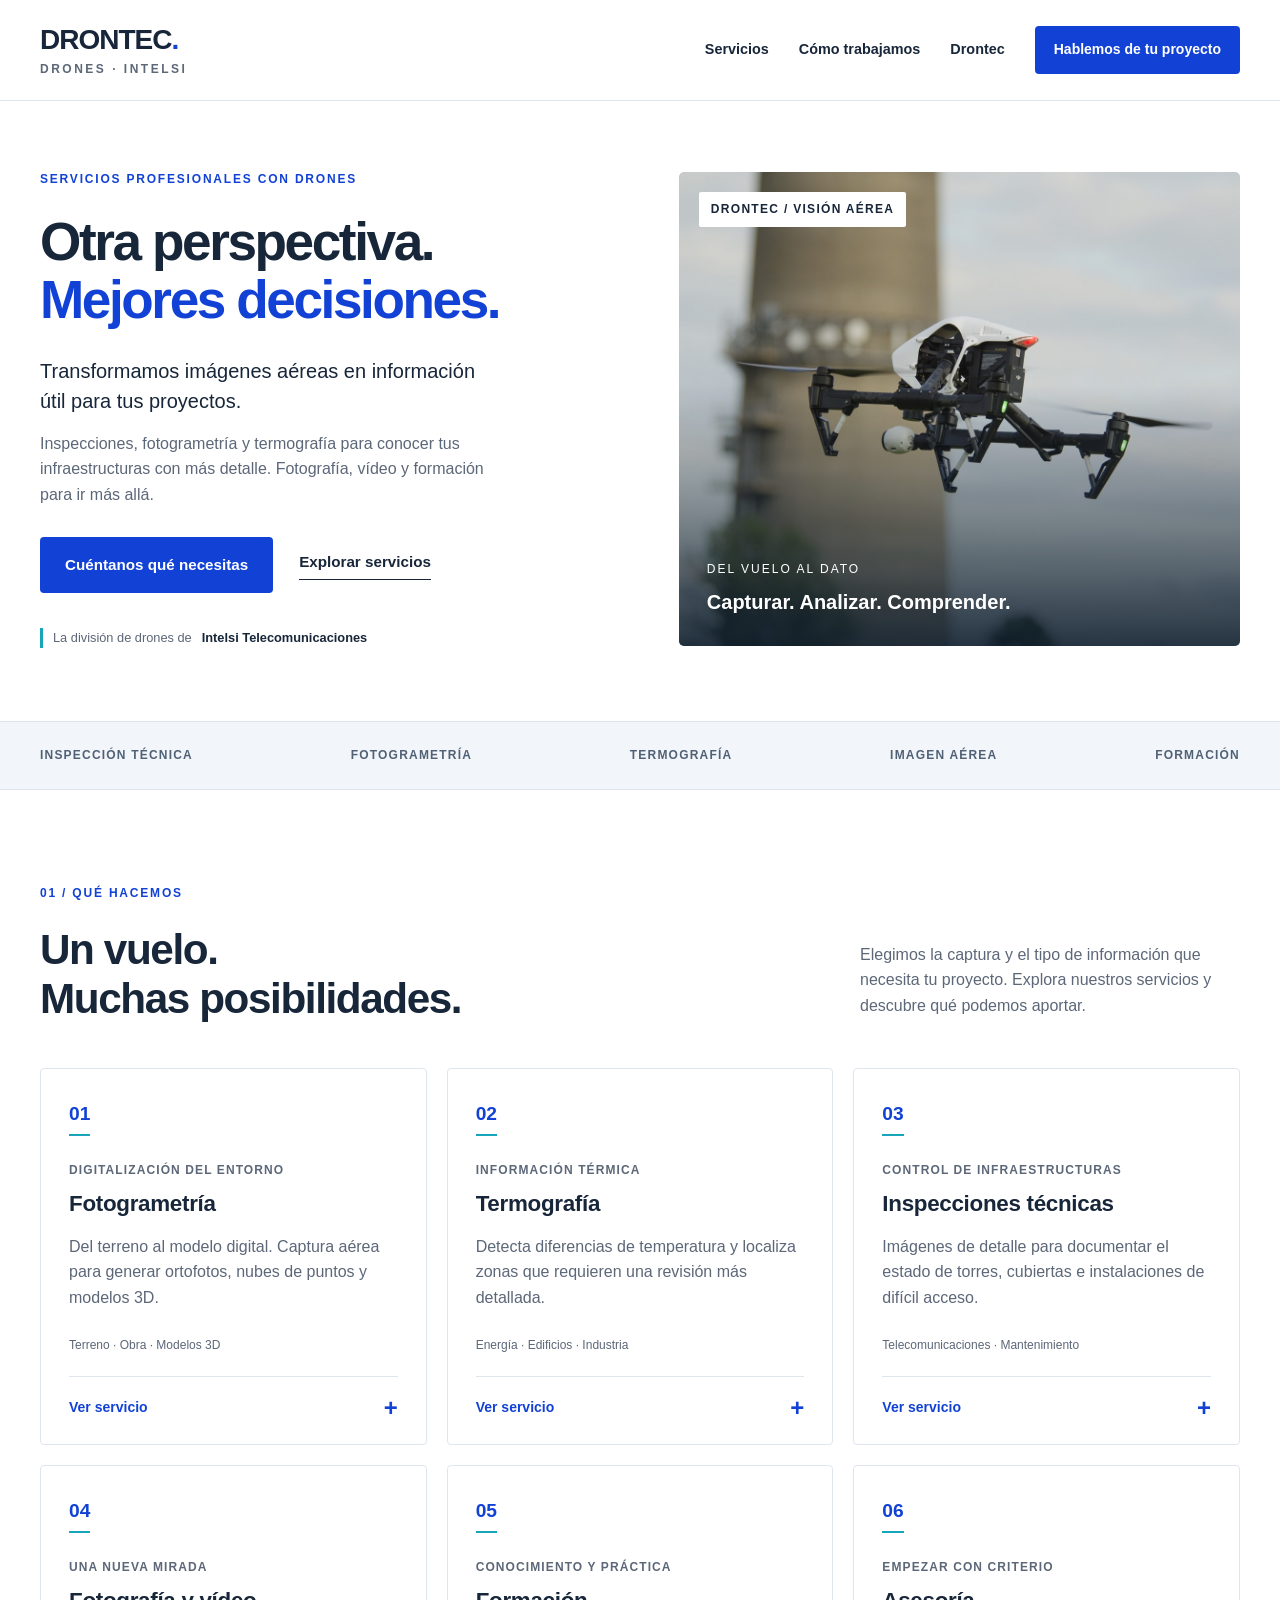
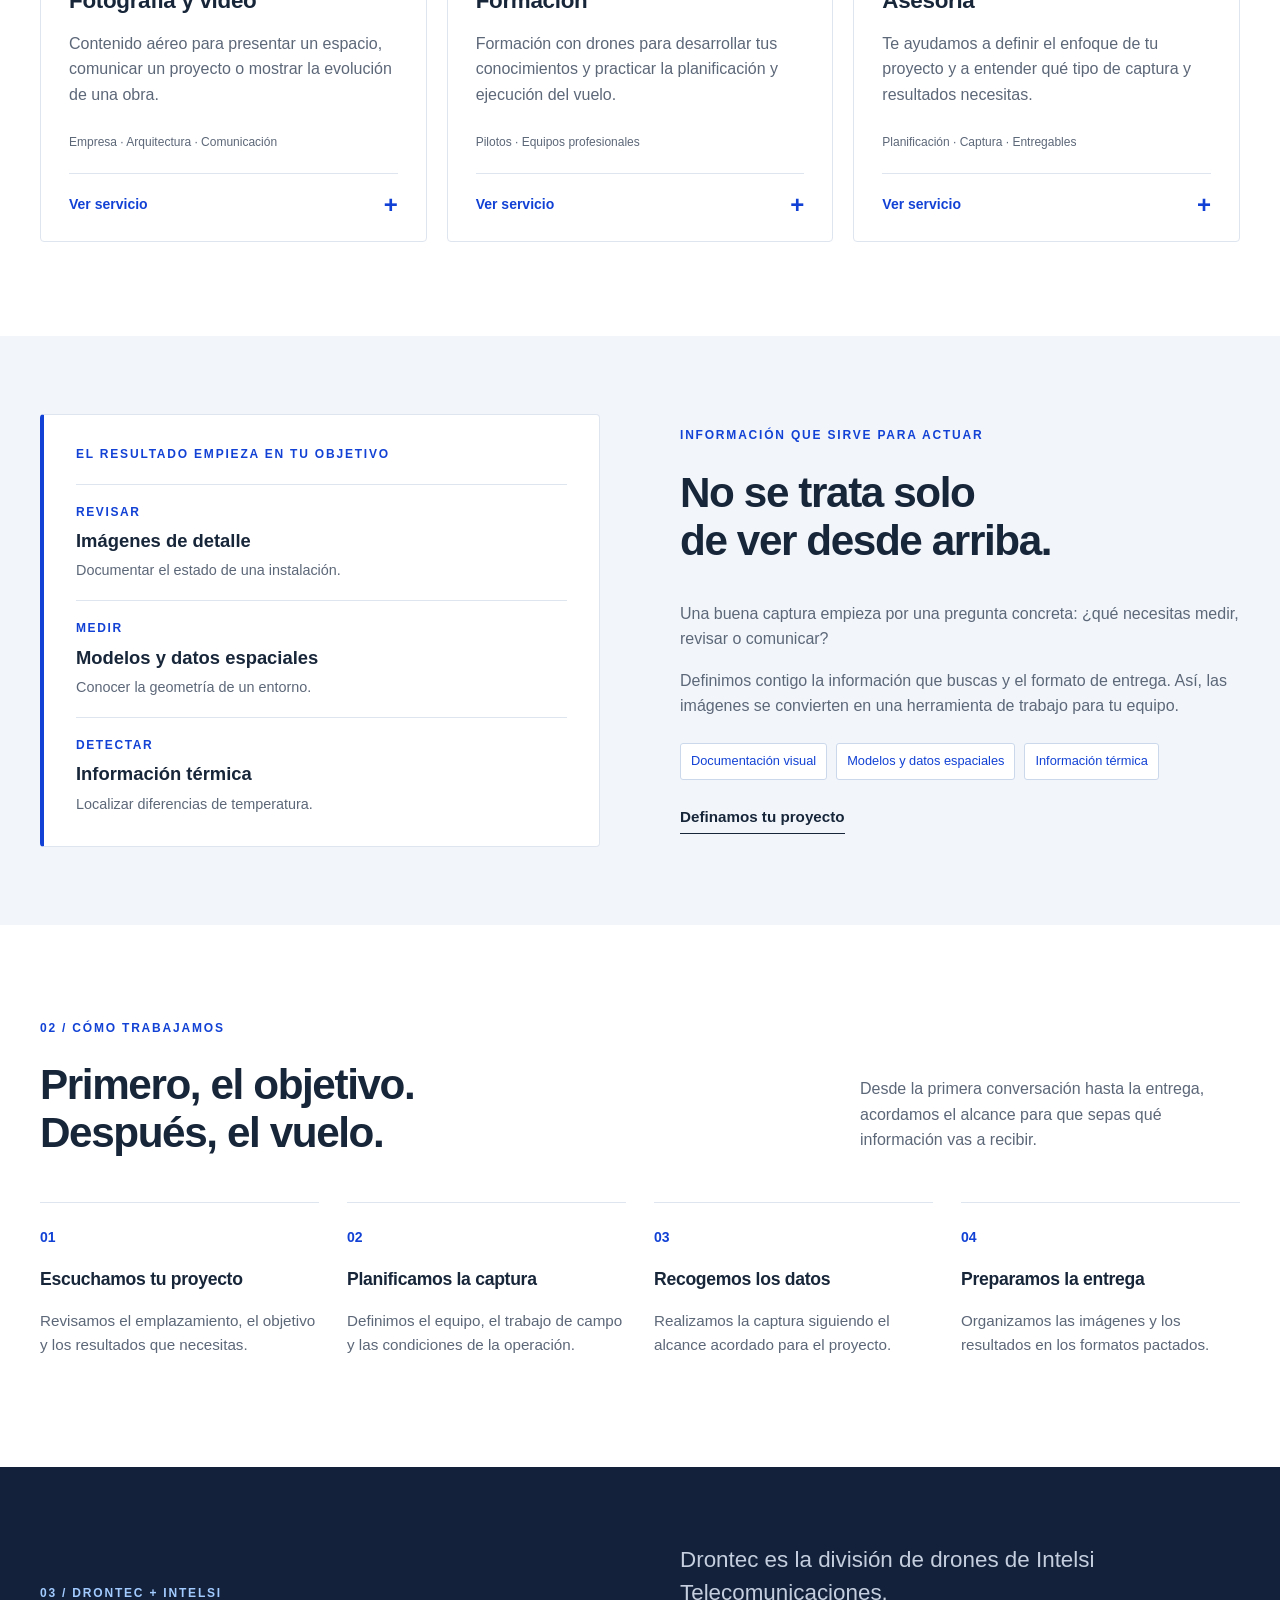
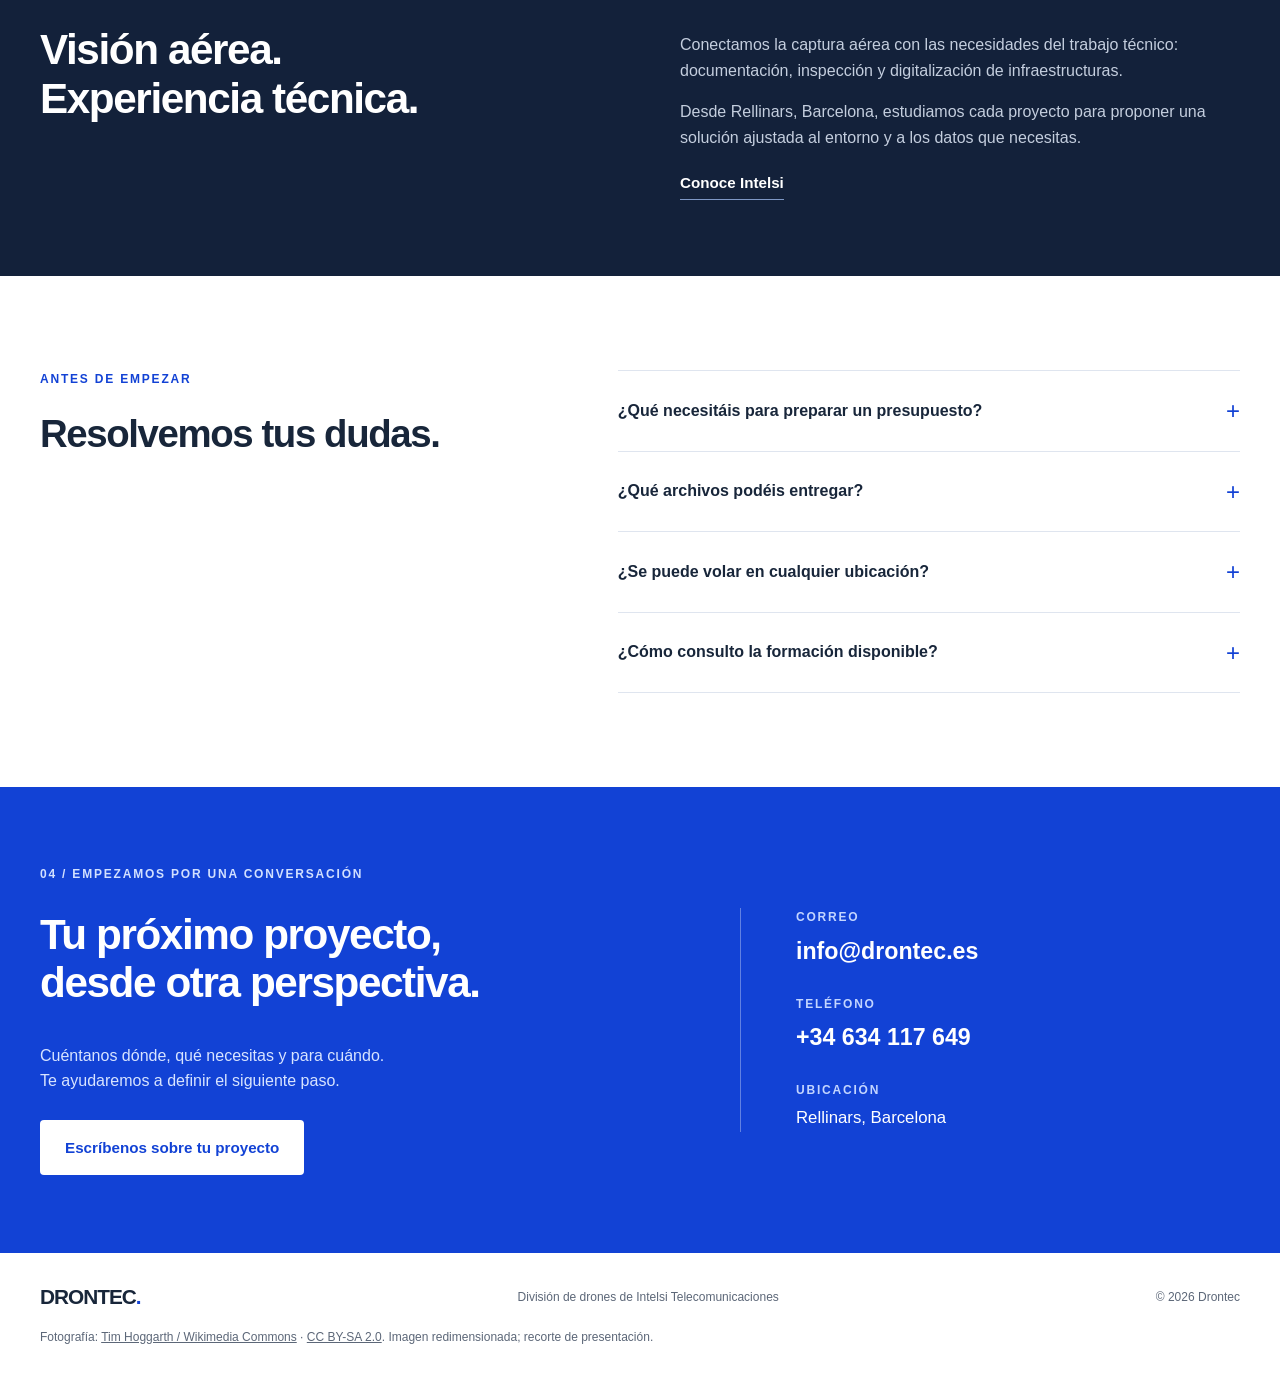
==== web/index.html @ 76ae7643 "Add files via upload" ====
<!doctype html>
<html lang="es">
<head>
  <meta charset="utf-8">
  <meta name="viewport" content="width=device-width, initial-scale=1">
  <title>Drontec | Servicios profesionales con drones</title>
  <meta name="description" content="Inspecciones técnicas, fotogrametría, termografía, fotografía aérea y formación con drones. Drontec, división de drones de Intelsi Telecomunicaciones.">
  <meta name="theme-color" content="#1242d5">
  <link rel="canonical" href="https://drontec.es/">
  <link rel="icon" type="image/svg+xml" href="data:image/svg+xml,%3Csvg xmlns='http://www.w3.org/2000/svg' viewBox='0 0 64 64'%3E%3Crect width='64' height='64' rx='12' fill='%231242d5'/%3E%3Ctext x='32' y='46' text-anchor='middle' font-family='Arial' font-size='43' font-weight='700' fill='white'%3ED%3C/text%3E%3C/svg%3E">
  <link rel="stylesheet" href="styles.css">
  <script src="app.js" defer></script>
</head>
<body>
  <a class="skip-link" href="#contenido">Ir al contenido</a>
  <header class="header">
    <div class="wrap header-inner">
      <a href="#inicio" class="brand" aria-label="Drontec, inicio">DRONTEC<span class="brand-mark">.</span><small>DRONES · INTELSI</small></a>
      <button class="menu-toggle" aria-expanded="false" aria-controls="navigation">Menú <span aria-hidden="true">☰</span></button>
      <nav id="navigation" aria-label="Navegación principal">
        <a href="#servicios">Servicios</a><a href="#metodo">Cómo trabajamos</a><a href="#nosotros">Drontec</a><a class="button button-small" href="#contacto">Hablemos de tu proyecto</a>
      </nav>
    </div>
  </header>
  <main id="contenido">
    <section id="inicio" class="hero wrap">
      <div class="hero-copy">
        <p class="eyebrow">SERVICIOS PROFESIONALES CON DRONES</p>
        <h1>Otra perspectiva.<br><span>Mejores decisiones.</span></h1>
        <p class="hero-lead">Transformamos imágenes aéreas en información útil para tus proyectos.</p>
        <p class="hero-description">Inspecciones, fotogrametría y termografía para conocer tus infraestructuras con más detalle. Fotografía, vídeo y formación para ir más allá.</p>
        <div class="hero-actions"><a href="#contacto" class="button">Cuéntanos qué necesitas</a><a href="#servicios" class="text-link">Explorar servicios</a></div>
        <div class="hero-note"><span class="note-line"></span>La división de drones de <strong>Intelsi Telecomunicaciones</strong></div>
      </div>
      <div class="hero-visual">
        <img src="assets/portada.jpg" alt="Dron profesional en vuelo ante una instalación industrial" width="1500" height="994" fetchpriority="high">
        <div class="image-caption"><span>DEL VUELO AL DATO</span><strong>Capturar. Analizar. Comprender.</strong></div>
        <div class="image-tag">DRONTEC / VISIÓN AÉREA</div>
      </div>
    </section>
    <div class="specialties"><div class="wrap specialty-inner"><span>INSPECCIÓN TÉCNICA</span><span>FOTOGRAMETRÍA</span><span>TERMOGRAFÍA</span><span>IMAGEN AÉREA</span><span>FORMACIÓN</span></div></div>
    <section id="servicios" class="section wrap">
      <div class="section-heading"><div><p class="eyebrow">01 / QUÉ HACEMOS</p><h2>Un vuelo.<br>Muchas posibilidades.</h2></div><p>Elegimos la captura y el tipo de información que necesita tu proyecto. Explora nuestros servicios y descubre qué podemos aportar.</p></div>
      <div class="service-grid">
        <article class="service-card"><span class="service-number">01</span><p class="service-type">DIGITALIZACIÓN DEL ENTORNO</p><h3>Fotogrametría</h3><p>Del terreno al modelo digital. Captura aérea para generar ortofotos, nubes de puntos y modelos 3D.</p><div class="service-bottom"><span>Terreno · Obra · Modelos 3D</span><button class="detail-button" data-service="fotogrametria">Ver servicio <span aria-hidden="true">+</span></button></div></article>
        <article class="service-card"><span class="service-number">02</span><p class="service-type">INFORMACIÓN TÉRMICA</p><h3>Termografía</h3><p>Detecta diferencias de temperatura y localiza zonas que requieren una revisión más detallada.</p><div class="service-bottom"><span>Energía · Edificios · Industria</span><button class="detail-button" data-service="termografia">Ver servicio <span aria-hidden="true">+</span></button></div></article>
        <article class="service-card"><span class="service-number">03</span><p class="service-type">CONTROL DE INFRAESTRUCTURAS</p><h3>Inspecciones técnicas</h3><p>Imágenes de detalle para documentar el estado de torres, cubiertas e instalaciones de difícil acceso.</p><div class="service-bottom"><span>Telecomunicaciones · Mantenimiento</span><button class="detail-button" data-service="inspecciones">Ver servicio <span aria-hidden="true">+</span></button></div></article>
        <article class="service-card"><span class="service-number">04</span><p class="service-type">UNA NUEVA MIRADA</p><h3>Fotografía y vídeo</h3><p>Contenido aéreo para presentar un espacio, comunicar un proyecto o mostrar la evolución de una obra.</p><div class="service-bottom"><span>Empresa · Arquitectura · Comunicación</span><button class="detail-button" data-service="audiovisual">Ver servicio <span aria-hidden="true">+</span></button></div></article>
        <article class="service-card"><span class="service-number">05</span><p class="service-type">CONOCIMIENTO Y PRÁCTICA</p><h3>Formación</h3><p>Formación con drones para desarrollar tus conocimientos y practicar la planificación y ejecución del vuelo.</p><div class="service-bottom"><span>Pilotos · Equipos profesionales</span><button class="detail-button" data-service="formacion">Ver servicio <span aria-hidden="true">+</span></button></div></article>
        <article class="service-card"><span class="service-number">06</span><p class="service-type">EMPEZAR CON CRITERIO</p><h3>Asesoría</h3><p>Te ayudamos a definir el enfoque de tu proyecto y a entender qué tipo de captura y resultados necesitas.</p><div class="service-bottom"><span>Planificación · Captura · Entregables</span><button class="detail-button" data-service="asesoria">Ver servicio <span aria-hidden="true">+</span></button></div></article>
      </div>
    </section>
    <section class="insight-section"><div class="wrap insight-layout"><div class="information-panel"><p class="eyebrow">EL RESULTADO EMPIEZA EN TU OBJETIVO</p><div><span>REVISAR</span><strong>Imágenes de detalle</strong><p>Documentar el estado de una instalación.</p></div><div><span>MEDIR</span><strong>Modelos y datos espaciales</strong><p>Conocer la geometría de un entorno.</p></div><div><span>DETECTAR</span><strong>Información térmica</strong><p>Localizar diferencias de temperatura.</p></div></div><div class="insight-copy"><p class="eyebrow">INFORMACIÓN QUE SIRVE PARA ACTUAR</p><h2>No se trata solo<br>de ver desde arriba.</h2><p>Una buena captura empieza por una pregunta concreta: ¿qué necesitas medir, revisar o comunicar?</p><p>Definimos contigo la información que buscas y el formato de entrega. Así, las imágenes se convierten en una herramienta de trabajo para tu equipo.</p><div class="output-list"><span>Documentación visual</span><span>Modelos y datos espaciales</span><span>Información térmica</span></div><a href="#contacto" class="text-link">Definamos tu proyecto</a></div></div></section>
    <section id="metodo" class="section wrap">
      <div class="section-heading"><div><p class="eyebrow">02 / CÓMO TRABAJAMOS</p><h2>Primero, el objetivo.<br>Después, el vuelo.</h2></div><p>Desde la primera conversación hasta la entrega, acordamos el alcance para que sepas qué información vas a recibir.</p></div>
      <div class="steps"><article><span>01</span><h3>Escuchamos tu proyecto</h3><p>Revisamos el emplazamiento, el objetivo y los resultados que necesitas.</p></article><article><span>02</span><h3>Planificamos la captura</h3><p>Definimos el equipo, el trabajo de campo y las condiciones de la operación.</p></article><article><span>03</span><h3>Recogemos los datos</h3><p>Realizamos la captura siguiendo el alcance acordado para el proyecto.</p></article><article><span>04</span><h3>Preparamos la entrega</h3><p>Organizamos las imágenes y los resultados en los formatos pactados.</p></article></div>
    </section>
    <section id="nosotros" class="about-section"><div class="wrap about-layout"><div><p class="eyebrow">03 / DRONTEC + INTELSI</p><h2>Visión aérea.<br>Experiencia técnica.</h2></div><div><p class="about-lead">Drontec es la división de drones de Intelsi Telecomunicaciones.</p><p>Conectamos la captura aérea con las necesidades del trabajo técnico: documentación, inspección y digitalización de infraestructuras.</p><p>Desde Rellinars, Barcelona, estudiamos cada proyecto para proponer una solución ajustada al entorno y a los datos que necesitas.</p><a class="text-link" href="https://intelsi.es" target="_blank" rel="noopener noreferrer">Conoce Intelsi</a></div></div></section>
    <section class="section wrap faq-section"><div><p class="eyebrow">ANTES DE EMPEZAR</p><h2>Resolvemos tus dudas.</h2></div><div class="faq-list"><details><summary>¿Qué necesitáis para preparar un presupuesto?</summary><p>La ubicación del trabajo, una descripción del objetivo y el tipo de resultado que buscas. Si tienes planos, fotografías o una fecha prevista, puedes enviárnoslos por correo.</p></details><details><summary>¿Qué archivos podéis entregar?</summary><p>Depende del servicio: fotografías y vídeo, imágenes térmicas, ortofotos, nubes de puntos o modelos 3D. Acordamos los formatos y el alcance antes de comenzar.</p></details><details><summary>¿Se puede volar en cualquier ubicación?</summary><p>Cada operación necesita revisar el entorno, las condiciones del espacio aéreo y los requisitos aplicables. Estudiamos la viabilidad del emplazamiento antes de programar la captura.</p></details><details><summary>¿Cómo consulto la formación disponible?</summary><p>Escríbenos indicando tu experiencia y qué uso quieres dar al dron. Te informaremos de la formación disponible y de la opción adecuada para tu objetivo.</p></details></div></section>
    <section id="contacto" class="contact-section"><div class="wrap contact-layout"><div><p class="eyebrow">04 / EMPEZAMOS POR UNA CONVERSACIÓN</p><h2>Tu próximo proyecto,<br>desde otra perspectiva.</h2><p>Cuéntanos dónde, qué necesitas y para cuándo.<br>Te ayudaremos a definir el siguiente paso.</p><a class="button button-white" href="mailto:info@drontec.es?subject=Consulta%20de%20proyecto%20Drontec">Escríbenos sobre tu proyecto</a></div><div class="contact-details"><div><span>CORREO</span><a href="mailto:info@drontec.es">info@drontec.es</a></div><div><span>TELÉFONO</span><a href="tel:+34634117649">+34 634 117 649</a></div><div><span>UBICACIÓN</span><p>Rellinars, Barcelona</p></div></div></div></section>
  </main>
  <footer><div class="wrap footer-inner"><a href="#inicio" class="brand">DRONTEC<span class="brand-mark">.</span></a><p>División de drones de Intelsi Telecomunicaciones</p><span>© <span id="year">2026</span> Drontec</span></div><div class="wrap photo-credit">Fotografía: <a href="https://commons.wikimedia.org/wiki/File:DJI_Inspire_(20639952511).jpg" target="_blank" rel="noopener noreferrer">Tim Hoggarth / Wikimedia Commons</a> · <a href="https://creativecommons.org/licenses/by-sa/2.0/" target="_blank" rel="noopener noreferrer">CC BY-SA 2.0</a>. Imagen redimensionada; recorte de presentación.</div></footer>
  <dialog id="service-dialog" aria-labelledby="dialog-title"><div class="dialog-top"><p class="eyebrow">SERVICIOS DRONTEC</p><button class="dialog-close" aria-label="Cerrar detalle">✕</button></div><h2 id="dialog-title"></h2><p id="dialog-description"></p><h3>Cómo podemos ayudarte</h3><ul id="dialog-list"></ul><p class="dialog-note">El alcance, los formatos y las condiciones se acuerdan para cada proyecto.</p><a class="button" id="dialog-contact" href="mailto:info@drontec.es">Consultar este servicio</a></dialog>
</body>
</html>
---- web/styles.css ----
:root{--blue:#1242d5;--navy:#13213a;--ink:#18263a;--muted:#5c6778;--line:#dfe5ef;--pale:#f2f6fb;--cyan:#17a6b9;--max:1220px;font-family:Arial,Helvetica,sans-serif;color:var(--ink);font-size:16px}*{box-sizing:border-box}html{scroll-behavior:smooth;scroll-padding-top:110px}body{margin:0;background:#fff;line-height:1.6}a{color:inherit;text-decoration:none}button{font:inherit;cursor:pointer}img{display:block;max-width:100%;object-fit:cover}p,h1,h2,h3{margin-top:0}button,a,summary{ -webkit-tap-highlight-color:transparent}a:focus-visible,button:focus-visible,summary:focus-visible{outline:3px solid var(--cyan);outline-offset:5px}.wrap{width:min(var(--max),calc(100% - 80px));margin:auto}.header{background:#fff;border-bottom:1px solid var(--line);position:sticky;top:0;z-index:10}.header-inner{display:flex;align-items:center;justify-content:space-between;min-height:100px;gap:32px}.brand{font-size:1.75rem;font-weight:900;letter-spacing:-1px;line-height:1;white-space:nowrap}.brand-mark{color:var(--blue)}.brand small{display:block;font-size:.65rem;letter-spacing:2.5px;margin-top:9px;font-weight:600;color:var(--muted)}nav{display:flex;align-items:center;gap:30px;font-size:.9rem;font-weight:600}nav>a:not(.button):hover,.text-link:hover{color:var(--blue)}.button{background:var(--blue);color:white;font-size:.95rem;font-weight:700;display:inline-flex;align-items:center;justify-content:center;padding:16px 24px;border:1px solid transparent;border-radius:4px;transition:background .2s,transform .2s;text-align:center;line-height:1.4;min-height:48px}.button:hover{background:#092eaa;transform:translateY(-2px)}.button-small{padding:12px 18px;font-size:.875rem}.menu-toggle{display:none}.hero{display:grid;grid-template-columns:1.06fr 1fr;gap:44px;align-items:center;padding-top:60px;padding-bottom:64px;min-height:620px}.eyebrow{color:var(--blue);font-size:.75rem;letter-spacing:1.8px;font-weight:700;margin-bottom:23px;line-height:1.6}h1{font-size:clamp(2.5rem,4.15vw,3.7rem);font-weight:750;line-height:1.1;letter-spacing:-2.4px;margin-bottom:26px}h1 span{color:var(--blue)}.hero-lead{font-size:1.25rem;line-height:1.5;max-width:440px;margin-bottom:15px}.hero-description{max-width:450px;color:var(--muted);margin-bottom:30px}.hero-actions{display:flex;align-items:center;gap:26px;flex-wrap:wrap}.text-link{font-size:.95rem;font-weight:700;border-bottom:1px solid var(--ink);padding-bottom:4px;display:inline-block}.hero-note{font-size:.8rem;line-height:1.5;margin-top:35px;color:var(--muted);display:flex;align-items:center;gap:10px;flex-wrap:wrap}.hero-note strong{font-weight:600;color:var(--ink)}.note-line{height:20px;width:3px;background:var(--cyan)}.hero-visual{height:474px;position:relative;overflow:hidden;border-radius:5px;background:var(--pale)}.hero-visual>img{height:100%;width:100%;object-position:center}.hero-visual:after{content:"";position:absolute;inset:45% 0 0;background:linear-gradient(transparent,rgba(8,24,42,.85));pointer-events:none}.image-caption{position:absolute;bottom:28px;left:28px;right:20px;z-index:1;color:white}.image-caption span{display:block;font-size:.75rem;letter-spacing:2px;margin-bottom:7px}.image-caption strong{font-size:1.25rem;font-weight:600}.image-tag{position:absolute;top:20px;left:20px;background:white;color:var(--ink);font-size:.7rem;letter-spacing:1.3px;font-weight:700;padding:8px 12px;border-radius:2px}.specialties{border-top:1px solid var(--line);border-bottom:1px solid var(--line);background:var(--pale)}.specialty-inner{display:flex;align-items:center;justify-content:space-between;gap:24px;padding-top:24px;padding-bottom:24px;font-size:.72rem;letter-spacing:1.2px;font-weight:700;color:#516175;flex-wrap:wrap}.section{padding-top:94px;padding-bottom:94px}.section-heading{display:flex;justify-content:space-between;align-items:flex-end;gap:65px;margin-bottom:44px}.section-heading h2{margin-bottom:0}.section-heading>p{max-width:380px;color:var(--muted);margin-bottom:5px}h2{font-size:clamp(2rem,3.3vw,2.9rem);line-height:1.15;letter-spacing:-1.4px;font-weight:700}h3{font-size:1.3rem;line-height:1.3;letter-spacing:-.3px}.service-grid{display:grid;grid-template-columns:repeat(3,1fr);gap:20px}.service-card{padding:30px 28px 22px;border:1px solid var(--line);border-radius:4px;display:flex;flex-direction:column;position:relative;transition:box-shadow .2s,border-color .2s}.service-card:hover{border-color:#9ab1ed;box-shadow:0 8px 24px #13213a0a}.service-number{font-size:1.2rem;color:var(--blue);font-weight:600;border-bottom:2px solid var(--cyan);align-self:flex-start;padding-bottom:5px;margin-bottom:25px}.service-type{font-size:.7rem;letter-spacing:1.1px;font-weight:700;color:var(--muted);margin-bottom:9px}.service-card h3{font-size:1.4rem;margin-bottom:15px}.service-card>p:not(.service-type){color:var(--muted);margin-bottom:26px}.service-bottom{margin-top:auto}.service-bottom>span{display:block;color:var(--muted);font-size:.75rem;margin-bottom:20px}.detail-button{display:flex;width:100%;justify-content:space-between;align-items:center;background:none;border:0;border-top:1px solid var(--line);padding:17px 0 0;color:var(--blue);font-weight:700;font-size:.875rem;text-align:left;min-height:46px}.detail-button>span{font-size:1.5rem;line-height:1}.insight-section{background:var(--pale);padding:78px 0}.insight-layout{display:grid;grid-template-columns:1fr 1fr;align-items:center;gap:80px}.insight-image{border-radius:4px;overflow:hidden;height:400px}.insight-image img{width:100%;height:100%}.insight-copy p:not(.eyebrow){color:var(--muted)}.output-list{display:flex;gap:9px;flex-wrap:wrap;margin:24px 0}.output-list span{border:1px solid #cbd8ec;border-radius:3px;font-size:.8rem;padding:7px 10px;color:var(--blue);background:white}.steps{display:grid;grid-template-columns:repeat(4,1fr);gap:28px}.steps article{border-top:1px solid var(--line);padding-top:23px}.steps span{display:block;color:var(--blue);font-size:.875rem;font-weight:700;margin-bottom:20px}.steps h3{font-size:1.1rem}.steps p{color:var(--muted);font-size:.95rem}.about-section{background:var(--navy);color:white;padding:76px 0}.about-layout{display:grid;grid-template-columns:1fr 1fr;gap:80px;align-items:center}.about-layout .eyebrow{color:#a2cbff}.about-layout p:not(.eyebrow){color:#c4cede}.about-layout .about-lead{font-size:1.4rem;line-height:1.5;color:white}.about-layout .text-link{border-color:#7d97c5;margin-top:4px}.about-layout .text-link:hover{color:#b5d8ff}.faq-section{display:grid;grid-template-columns:1fr 1.25fr;gap:80px}.faq-section h2{font-size:2.4rem}.faq-list details{border-bottom:1px solid var(--line)}.faq-list details:first-child{border-top:1px solid var(--line)}summary{cursor:pointer;display:flex;justify-content:space-between;align-items:center;gap:20px;list-style:none;font-weight:600;padding:23px 0;line-height:1.4;font-size:1rem}summary::-webkit-details-marker{display:none}summary:after{content:"+";font-size:1.5rem;color:var(--blue);font-weight:400}details[open] summary:after{content:"−"}.faq-list details>p{color:var(--muted);padding-right:20px;font-size:.95rem}.contact-section{background:var(--blue);color:white;padding:78px 0}.contact-layout{display:grid;grid-template-columns:1.2fr 1fr;gap:100px;align-items:center}.contact-layout .eyebrow{color:#d2e0ff}.contact-layout h2{font-size:clamp(2rem,3.3vw,2.8rem)}.contact-layout p{color:#d8e4ff;margin-bottom:26px}.button-white{background:white;color:var(--blue)}.button-white:hover{background:#e8f0ff}.contact-details{border-left:1px solid #ffffff55;padding-left:55px}.contact-details>div{margin-bottom:25px}.contact-details>div:last-child{margin-bottom:0}.contact-details span{display:block;font-size:.7rem;letter-spacing:1.8px;margin-bottom:5px;color:#c3d5ff;font-weight:600}.contact-details a{font-size:1.45rem;font-weight:600;overflow-wrap:anywhere}.contact-details a:hover{text-decoration:underline}.contact-details p{color:white;font-size:1.05rem;margin:0}footer{padding:34px 0}.footer-inner{display:flex;gap:24px;align-items:center;justify-content:space-between}.footer-inner .brand{font-size:1.3rem}.footer-inner p,.footer-inner>span{color:var(--muted);font-size:.75rem;margin:0}dialog{border:0;border-radius:6px;max-width:620px;width:calc(100% - 32px);padding:32px;color:var(--ink);max-height:calc(100dvh - 48px);overflow:auto;box-shadow:0 25px 80px #0004}dialog::backdrop{background:#0a1839a8;backdrop-filter:blur(3px)}.dialog-top{display:flex;justify-content:space-between;align-items:center;gap:15px;margin-bottom:16px}.dialog-top .eyebrow{margin:0}.dialog-close{border:1px solid var(--line);background:white;border-radius:3px;width:44px;height:44px;color:var(--ink)}dialog h2{font-size:2.1rem;margin-bottom:18px}dialog h3{font-size:1.05rem;margin-top:24px}dialog>p,dialog li{color:var(--muted)}dialog ul{padding-left:22px}dialog li{margin-bottom:9px}.dialog-note{font-size:.875rem;background:var(--pale);padding:14px;border-radius:3px;margin:24px 0}body.modal-open{overflow:hidden}.skip-link{position:fixed;z-index:99;top:-80px;left:20px;padding:10px;background:white;border:2px solid var(--blue)}.skip-link:focus{top:10px}@media(min-width:1500px){h1{font-size:3.7rem}}@media(max-width:1080px){.wrap{width:calc(100% - 48px)}nav{gap:18px;font-size:.85rem}.header-inner{gap:20px}.hero{gap:28px}.hero h1{font-size:2.8rem;letter-spacing:-1.6px}.hero-actions{gap:18px}.hero-visual{height:450px}.insight-layout,.about-layout{gap:44px}.contact-layout{gap:50px}.service-card{padding:25px 22px}.faq-section{gap:45px}.contact-details{padding-left:35px}}@media(max-width:800px){.header-inner{min-height:84px}.menu-toggle{display:flex;gap:12px;align-items:center;background:white;border:1px solid var(--line);border-radius:3px;padding:9px 12px;font-size:.9rem;font-weight:600;min-height:44px}nav{display:none;position:absolute;top:84px;left:0;right:0;padding:24px;background:white;border-bottom:1px solid var(--line);box-shadow:0 10px 12px #13213a08;align-items:stretch}nav.open{display:flex;flex-direction:column;gap:0}nav>a{padding:14px 0}nav .button{margin-top:12px;padding:14px}.hero{grid-template-columns:1fr;min-height:0;padding-top:45px;padding-bottom:42px;gap:35px}.hero h1{font-size:clamp(2.6rem,7vw,3.6rem)}.hero-lead,.hero-description{max-width:580px}.hero-visual{height:420px}.hero-note{margin-top:25px}.specialty-inner{justify-content:flex-start;gap:14px 26px;font-size:.7rem}.section{padding-top:65px;padding-bottom:65px}.section-heading{gap:30px;margin-bottom:30px;align-items:flex-start}.section-heading>p{max-width:290px}.service-grid{grid-template-columns:repeat(2,1fr)}.insight-layout{grid-template-columns:1fr;gap:32px}.insight-image{height:360px}.insight-section{padding:55px 0}.steps{grid-template-columns:repeat(2,1fr);gap:26px 35px}.about-layout{gap:35px;grid-template-columns:1fr}.about-section{padding:60px 0}.about-layout h2{margin-bottom:0}.faq-section{grid-template-columns:1fr;gap:20px}.faq-section h2{font-size:2.1rem}.contact-layout{grid-template-columns:1fr;gap:40px}.contact-section{padding:60px 0}.contact-details{border-left:0;border-top:1px solid #ffffff55;padding:30px 0 0;display:flex;flex-wrap:wrap;gap:25px 45px}.contact-details>div{margin:0}.contact-details a{font-size:1.25rem}.footer-inner{flex-wrap:wrap;gap:18px}.footer-inner p{order:3;width:100%}}@media(max-width:520px){.wrap{width:calc(100% - 40px)}.brand{font-size:1.55rem}.brand small{font-size:.6rem;letter-spacing:2px}.hero{padding-top:36px}.eyebrow{font-size:.7rem;letter-spacing:1.3px;margin-bottom:17px}.hero h1{font-size:2.65rem;letter-spacing:-1.5px;line-height:1.12}.hero-lead{font-size:1.125rem}.hero-actions{gap:20px;align-items:flex-start;flex-direction:column}.hero-visual{height:340px}.image-caption{bottom:24px;left:22px}.image-caption strong{font-size:1.1rem}.image-tag{font-size:.63rem;left:16px;top:16px}.section-heading{display:block}.section-heading>p{margin:22px 0 0;max-width:none}h2{font-size:2rem;letter-spacing:-.9px}.service-grid{grid-template-columns:1fr;gap:15px}.service-card{padding:25px}.service-number{margin-bottom:20px}.service-card>p:not(.service-type){margin-bottom:20px}.service-bottom>span{margin-bottom:14px}.insight-image{height:280px}.steps{gap:22px}.steps h3{font-size:1rem}.steps p{font-size:.9rem}.about-layout .about-lead{font-size:1.2rem}.faq-section h2{font-size:1.9rem}.contact-layout h2{font-size:2rem}.contact-layout>div>p{font-size:.95rem}.contact-details{display:block}.contact-details>div{margin-bottom:22px}dialog{padding:24px}dialog h2{font-size:1.9rem}}@media(prefers-reduced-motion:reduce){html{scroll-behavior:auto}*,*:before,*:after{transition:none!important;animation:none!important}}@media print{.header,dialog,.menu-toggle,.hero-actions,.detail-button,.contact-section,.specialties{display:none}.wrap{width:100%}.section{padding:24px 0}.hero{padding:0;min-height:0}.hero-visual{height:280px}.service-grid{grid-template-columns:repeat(2,1fr)}.service-card{break-inside:avoid}.about-section{background:white;color:var(--ink)}.about-layout p:not(.eyebrow){color:var(--ink)}}
.information-panel{background:white;border:1px solid var(--line);border-left:4px solid var(--blue);padding:30px 32px;border-radius:4px}.information-panel>.eyebrow{margin-bottom:20px}.information-panel>div{border-top:1px solid var(--line);padding-top:18px;margin-top:18px}.information-panel>div>span{display:block;color:var(--blue);font-size:.7rem;font-weight:700;letter-spacing:1.6px;margin-bottom:4px}.information-panel strong{display:block;font-size:1.15rem}.information-panel p:not(.eyebrow){color:var(--muted);margin:4px 0 0;font-size:.9rem}.photo-credit{font-size:.75rem;color:var(--muted);margin-top:20px;line-height:1.5}.photo-credit a{text-decoration:underline}@media(max-width:520px){.information-panel{padding:25px}}
.brand small,.eyebrow,.service-type,.specialty-inner,.image-tag,.contact-details span,.information-panel>div>span{font-size:.75rem}
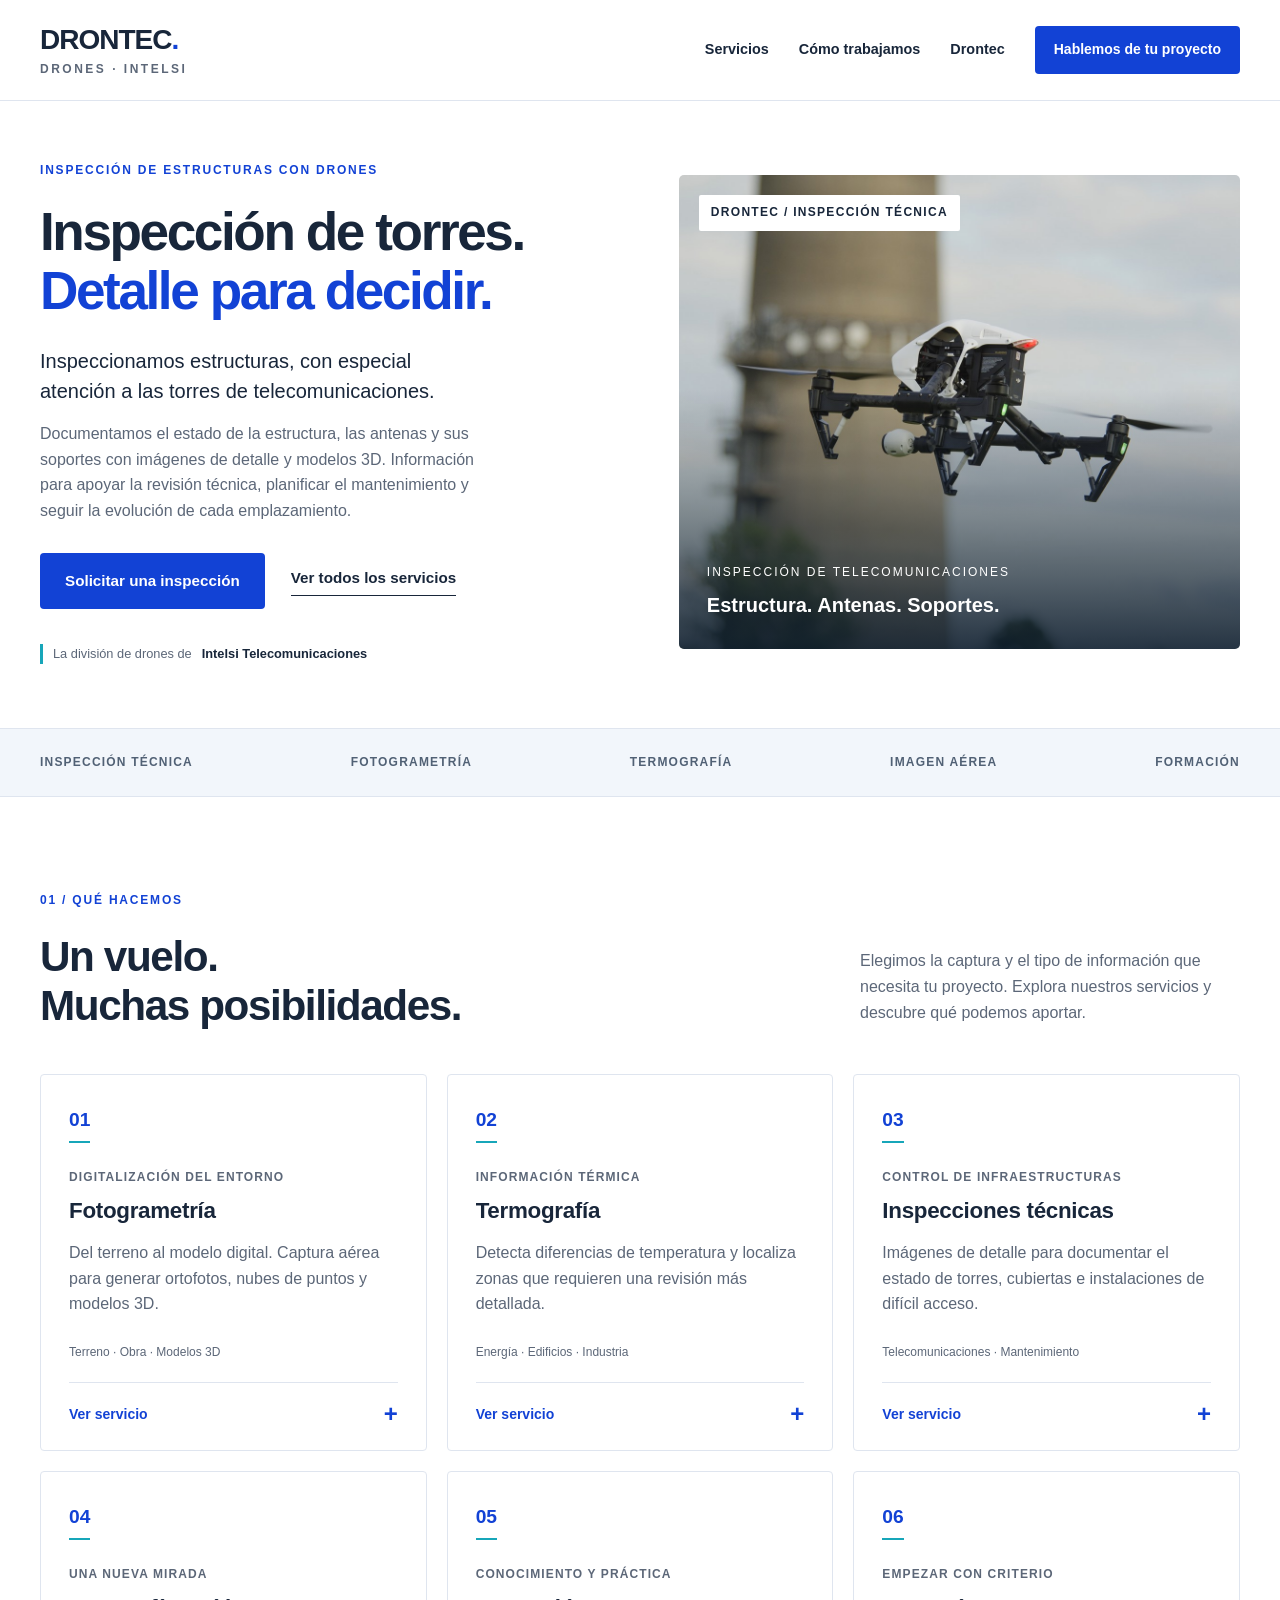
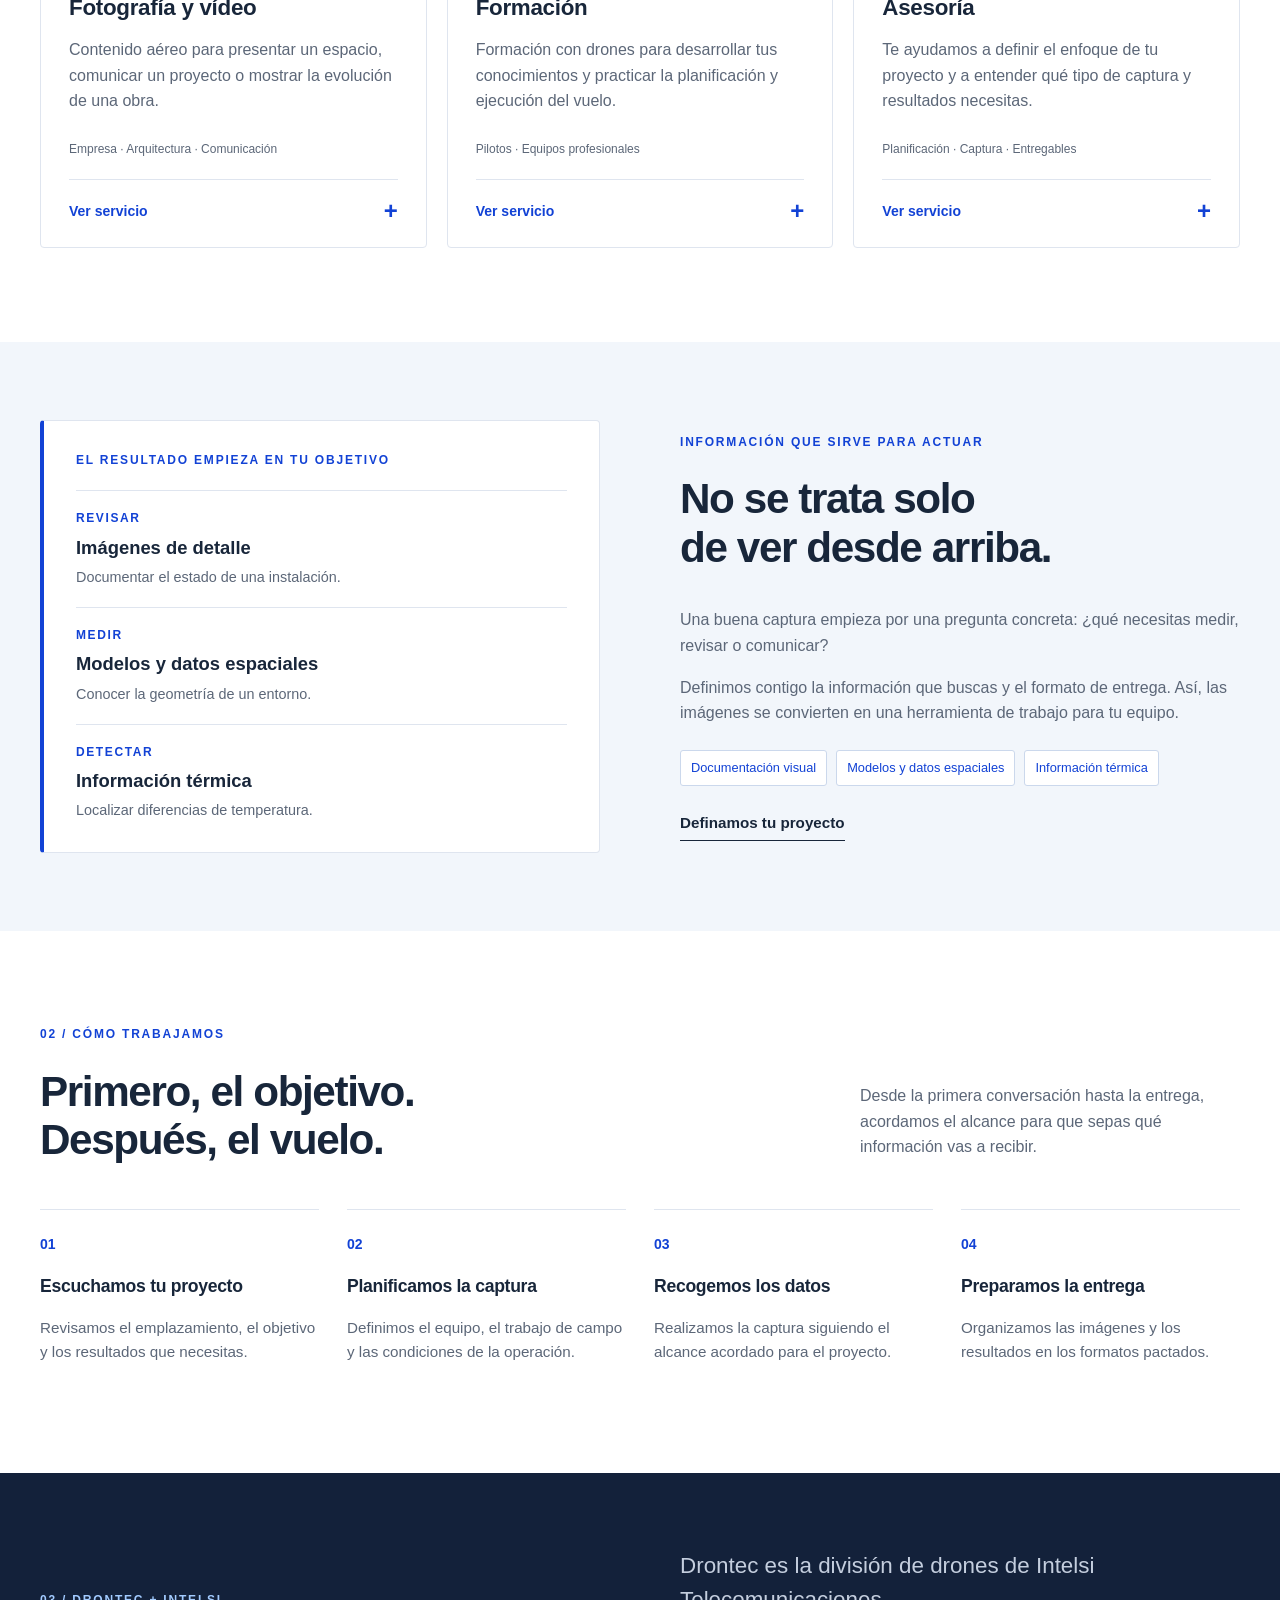
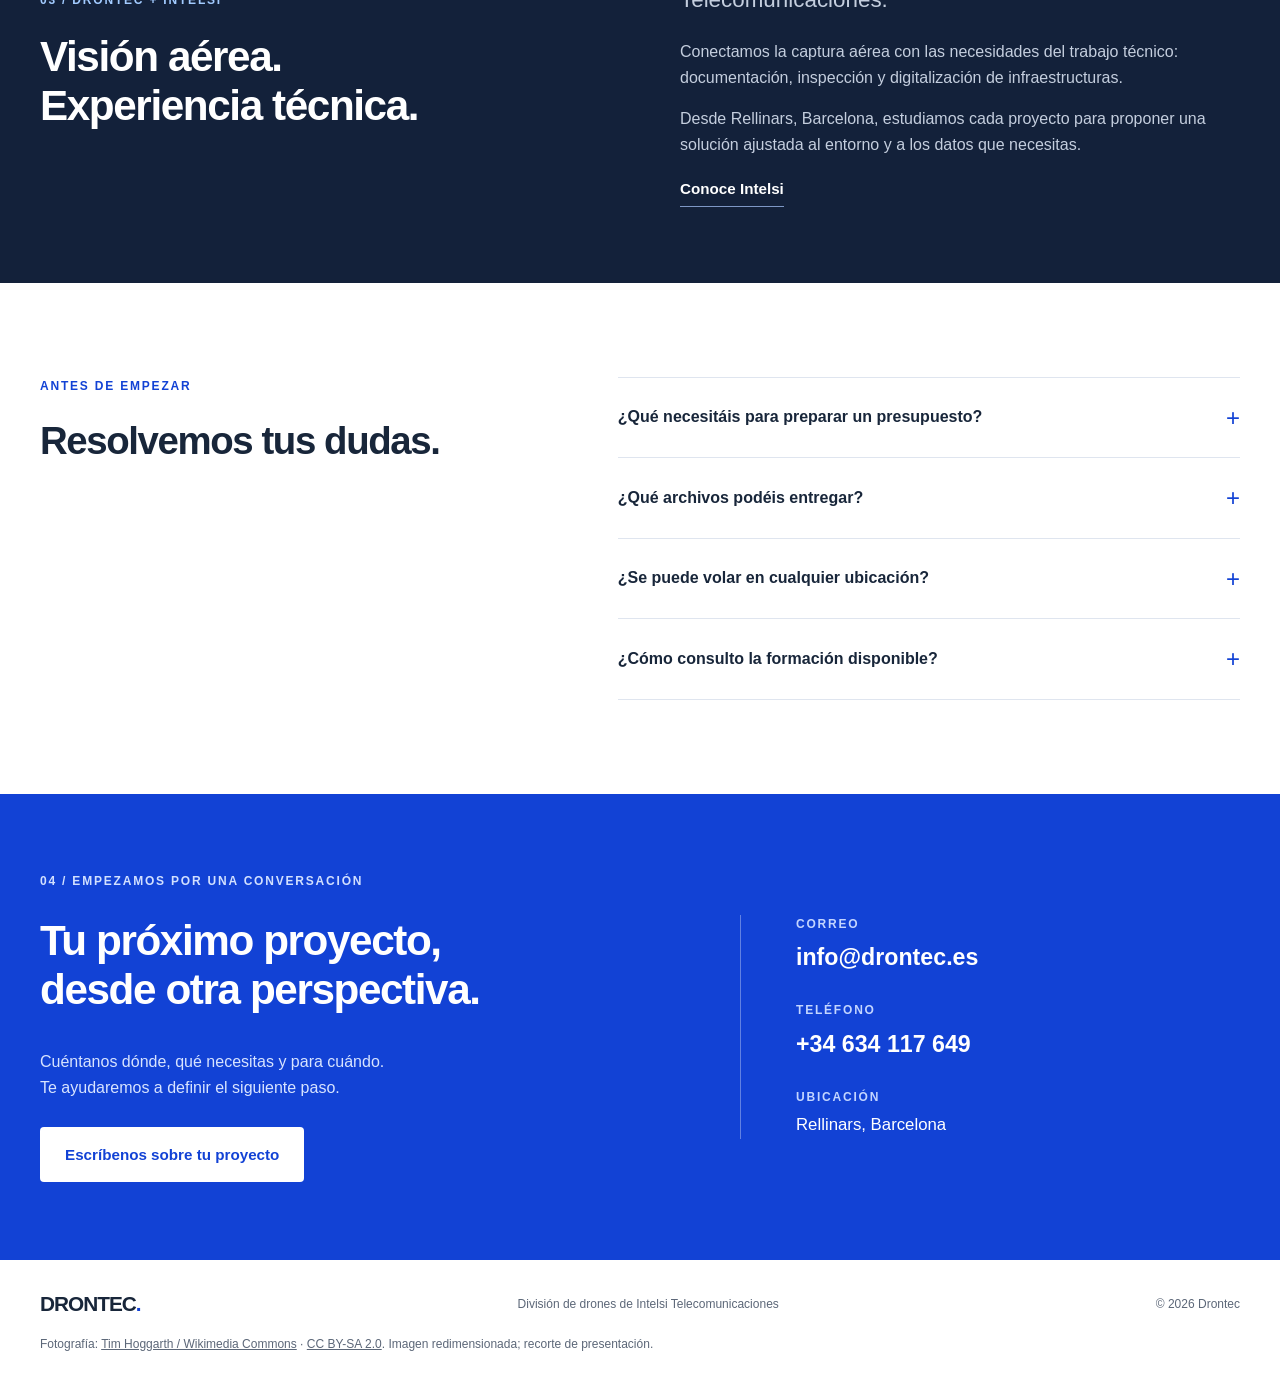
==== commit d8d6269b: "Add files via upload" ====
--- a/web/index.html
+++ b/web/index.html
@@ -3,8 +3,8 @@
 <head>
   <meta charset="utf-8">
   <meta name="viewport" content="width=device-width, initial-scale=1">
-  <title>Drontec | Servicios profesionales con drones</title>
-  <meta name="description" content="Inspecciones técnicas, fotogrametría, termografía, fotografía aérea y formación con drones. Drontec, división de drones de Intelsi Telecomunicaciones.">
+  <title>Drontec | Inspección de torres y estructuras con drones</title>
+  <meta name="description" content="Inspección con drones de torres de telecomunicaciones y estructuras. Documentación visual y modelos 3D para apoyar el mantenimiento. Drontec, división de Intelsi Telecomunicaciones.">
   <meta name="theme-color" content="#1242d5">
   <link rel="canonical" href="https://drontec.es/">
   <link rel="icon" type="image/svg+xml" href="data:image/svg+xml,%3Csvg xmlns='http://www.w3.org/2000/svg' viewBox='0 0 64 64'%3E%3Crect width='64' height='64' rx='12' fill='%231242d5'/%3E%3Ctext x='32' y='46' text-anchor='middle' font-family='Arial' font-size='43' font-weight='700' fill='white'%3ED%3C/text%3E%3C/svg%3E">
@@ -25,17 +25,17 @@
   <main id="contenido">
     <section id="inicio" class="hero wrap">
       <div class="hero-copy">
-        <p class="eyebrow">SERVICIOS PROFESIONALES CON DRONES</p>
-        <h1>Otra perspectiva.<br><span>Mejores decisiones.</span></h1>
-        <p class="hero-lead">Transformamos imágenes aéreas en información útil para tus proyectos.</p>
-        <p class="hero-description">Inspecciones, fotogrametría y termografía para conocer tus infraestructuras con más detalle. Fotografía, vídeo y formación para ir más allá.</p>
-        <div class="hero-actions"><a href="#contacto" class="button">Cuéntanos qué necesitas</a><a href="#servicios" class="text-link">Explorar servicios</a></div>
+        <p class="eyebrow">INSPECCIÓN DE ESTRUCTURAS CON DRONES</p>
+        <h1>Inspección de torres.<br><span>Detalle para decidir.</span></h1>
+        <p class="hero-lead">Inspeccionamos estructuras, con especial atención a las torres de telecomunicaciones.</p>
+        <p class="hero-description">Documentamos el estado de la estructura, las antenas y sus soportes con imágenes de detalle y modelos 3D. Información para apoyar la revisión técnica, planificar el mantenimiento y seguir la evolución de cada emplazamiento.</p>
+        <div class="hero-actions"><a href="#contacto" class="button">Solicitar una inspección</a><a href="#servicios" class="text-link">Ver todos los servicios</a></div>
         <div class="hero-note"><span class="note-line"></span>La división de drones de <strong>Intelsi Telecomunicaciones</strong></div>
       </div>
       <div class="hero-visual">
         <img src="assets/portada.jpg" alt="Dron profesional en vuelo ante una instalación industrial" width="1500" height="994" fetchpriority="high">
-        <div class="image-caption"><span>DEL VUELO AL DATO</span><strong>Capturar. Analizar. Comprender.</strong></div>
-        <div class="image-tag">DRONTEC / VISIÓN AÉREA</div>
+        <div class="image-caption"><span>INSPECCIÓN DE TELECOMUNICACIONES</span><strong>Estructura. Antenas. Soportes.</strong></div>
+        <div class="image-tag">DRONTEC / INSPECCIÓN TÉCNICA</div>
       </div>
     </section>
     <div class="specialties"><div class="wrap specialty-inner"><span>INSPECCIÓN TÉCNICA</span><span>FOTOGRAMETRÍA</span><span>TERMOGRAFÍA</span><span>IMAGEN AÉREA</span><span>FORMACIÓN</span></div></div>
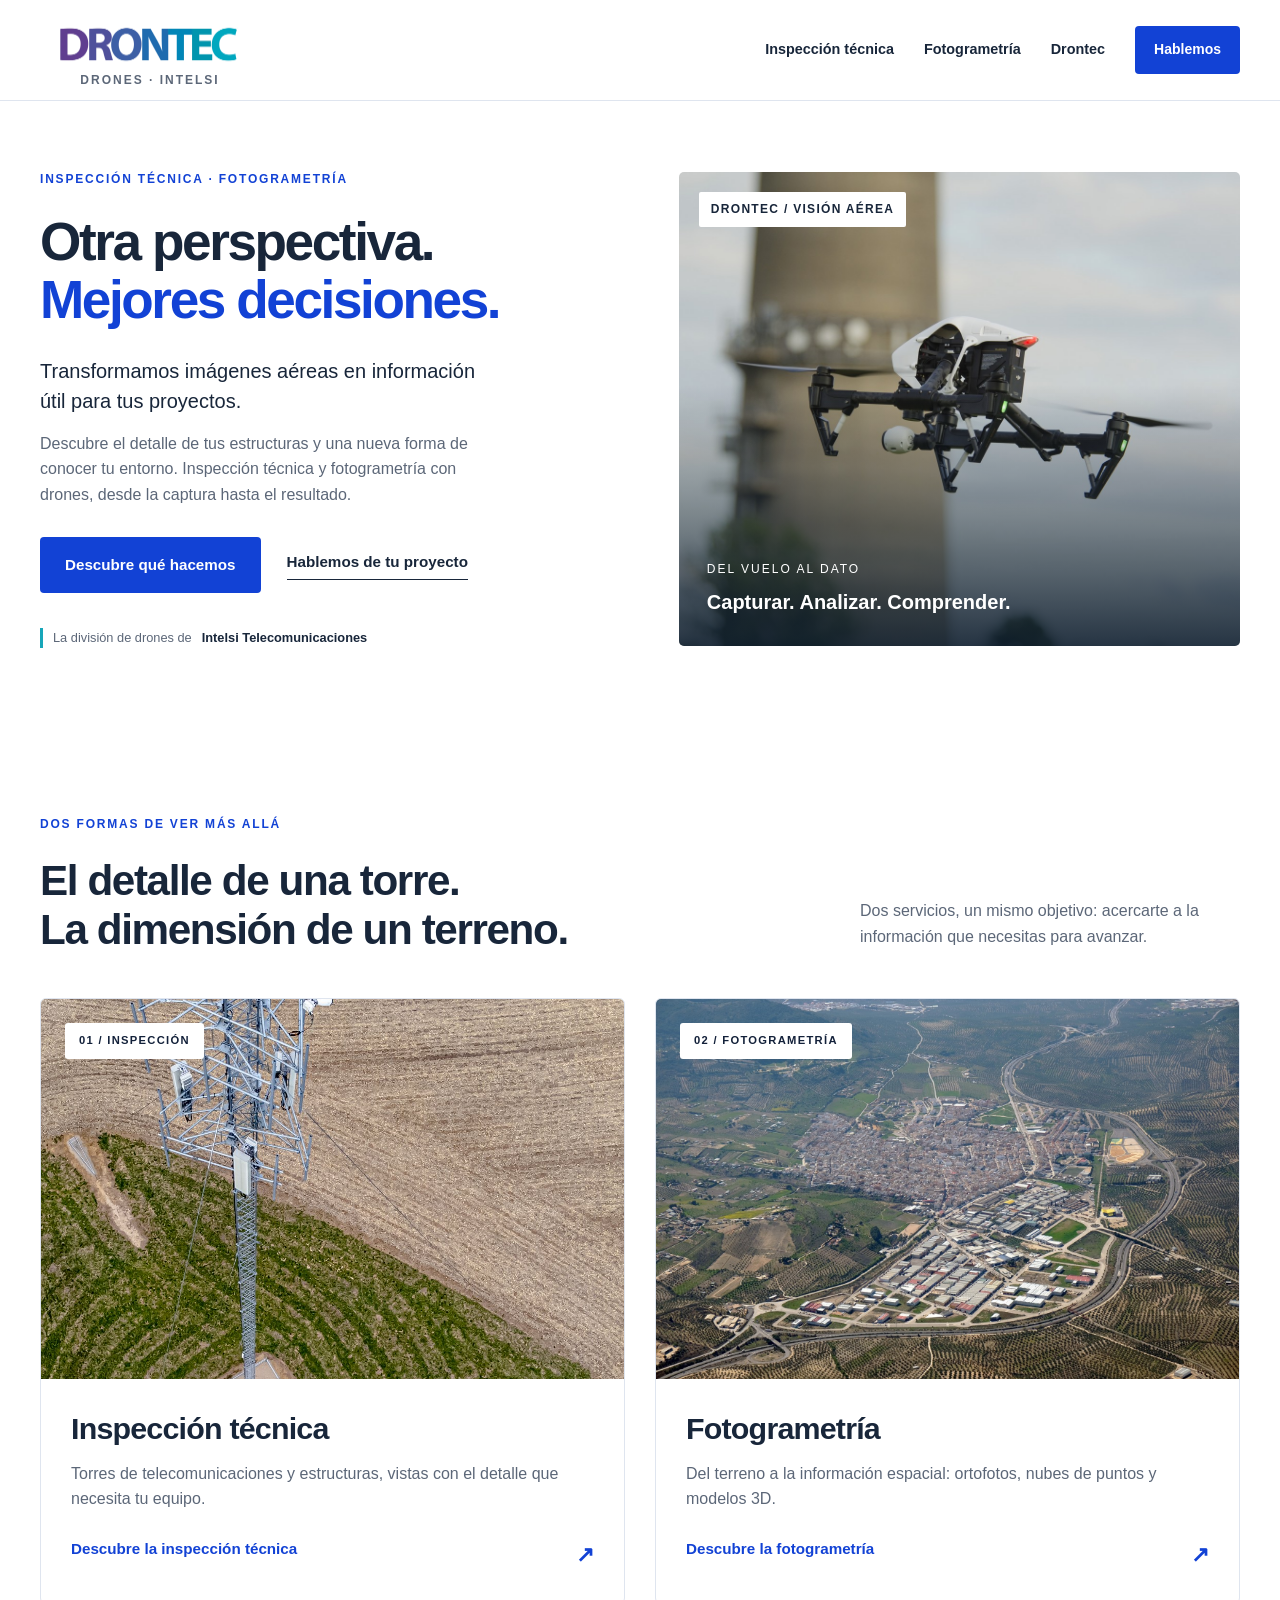
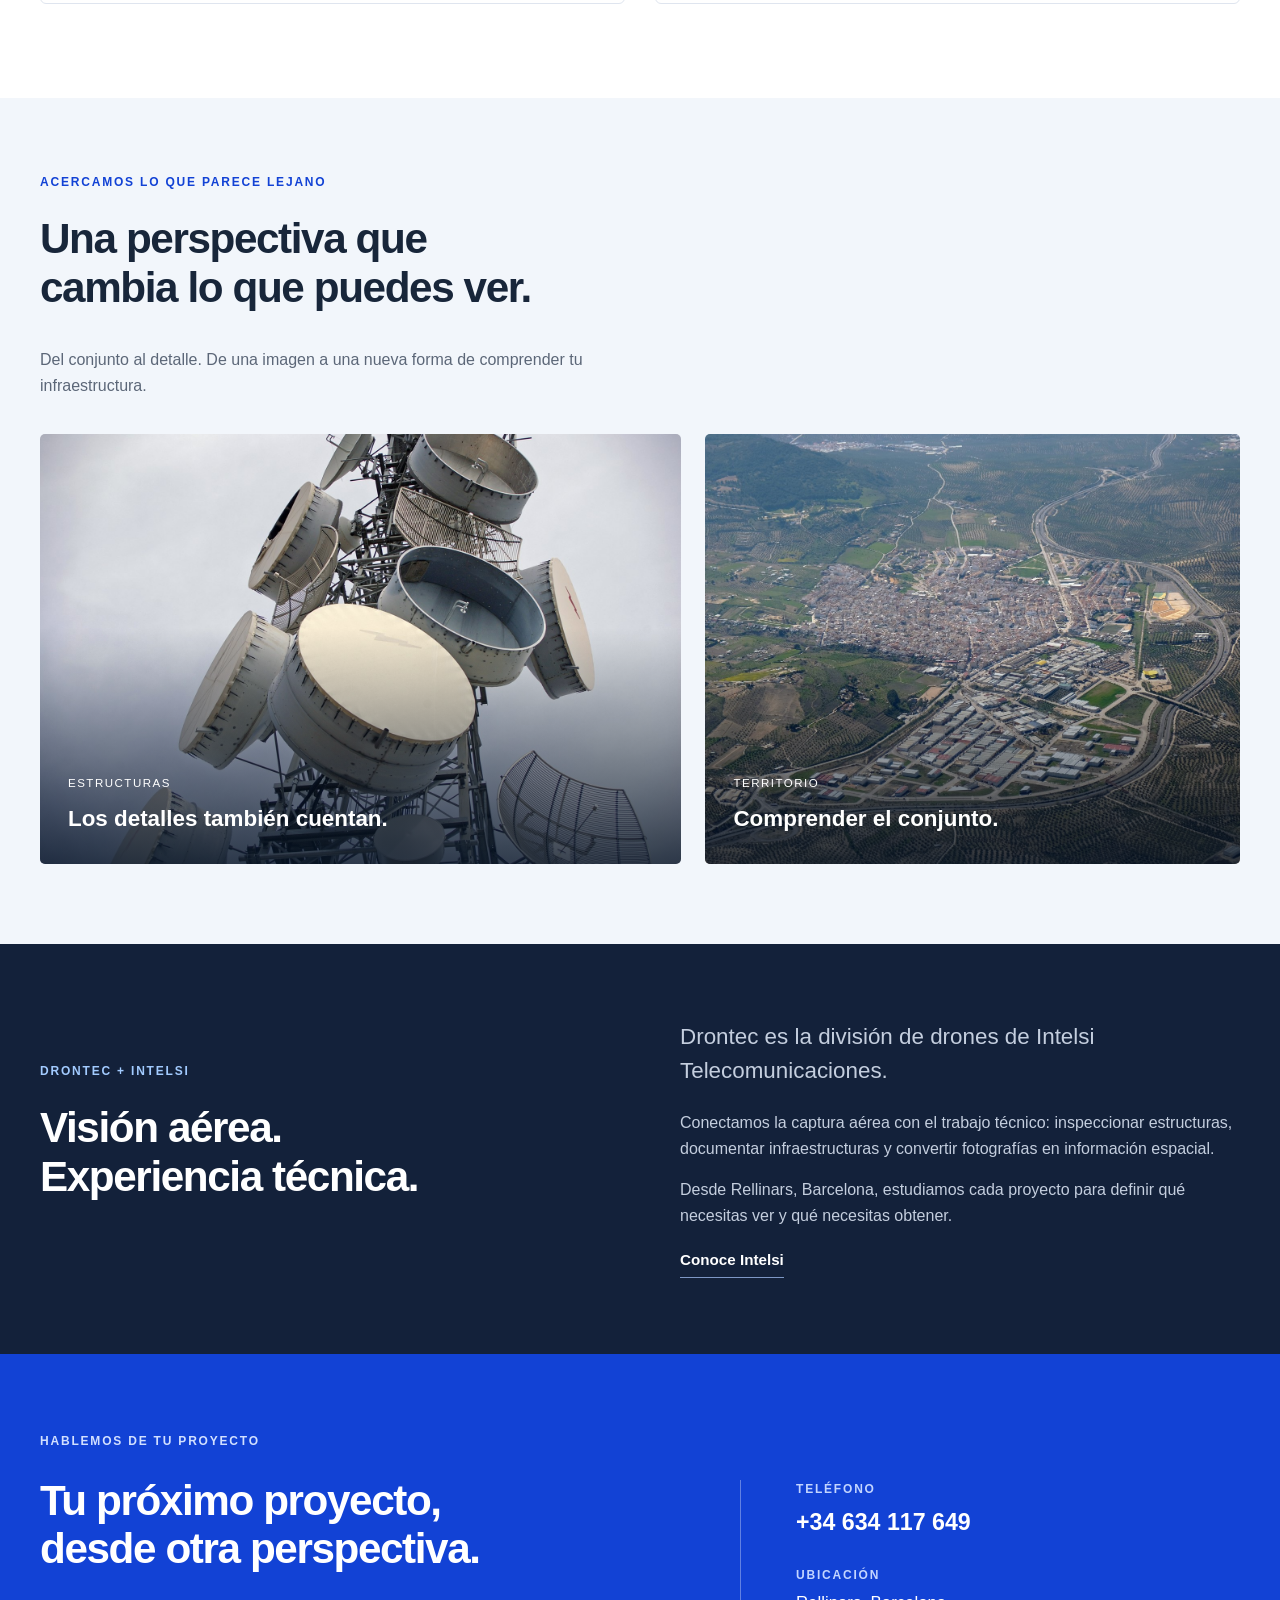
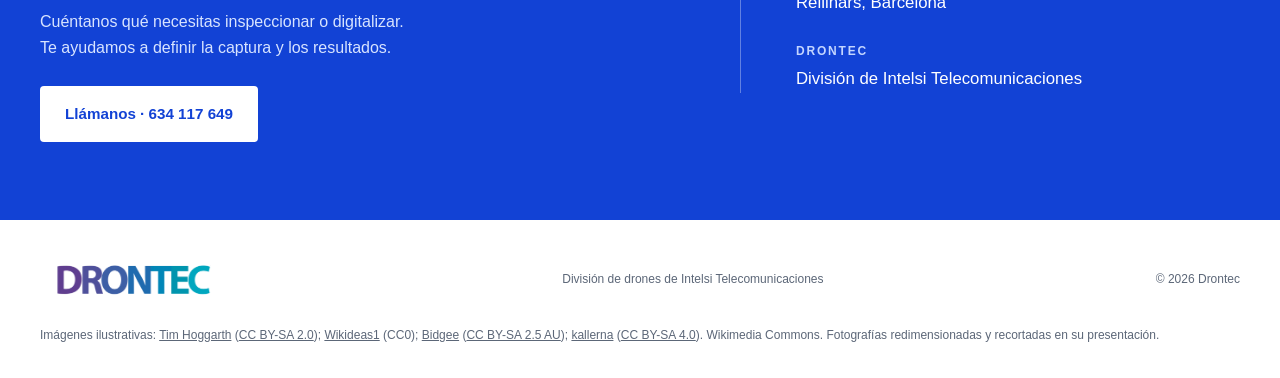
==== commit 8e5328f8: "Add files via upload" ====
--- a/web/index.html
+++ b/web/index.html
@@ -3,63 +3,15 @@
 <head>
   <meta charset="utf-8">
   <meta name="viewport" content="width=device-width, initial-scale=1">
-  <title>Drontec | Inspección de torres y estructuras con drones</title>
-  <meta name="description" content="Inspección con drones de torres de telecomunicaciones y estructuras. Documentación visual y modelos 3D para apoyar el mantenimiento. Drontec, división de Intelsi Telecomunicaciones.">
+  <title>Drontec | Inspección técnica y fotogrametría con drones</title>
+  <meta name="description" content="Otra perspectiva. Mejores decisiones. Inspección técnica de estructuras y fotogrametría con drones. Drontec, división de Intelsi Telecomunicaciones.">
   <meta name="theme-color" content="#1242d5">
   <link rel="canonical" href="https://drontec.es/">
   <link rel="icon" type="image/svg+xml" href="data:image/svg+xml,%3Csvg xmlns='http://www.w3.org/2000/svg' viewBox='0 0 64 64'%3E%3Crect width='64' height='64' rx='12' fill='%231242d5'/%3E%3Ctext x='32' y='46' text-anchor='middle' font-family='Arial' font-size='43' font-weight='700' fill='white'%3ED%3C/text%3E%3C/svg%3E">
   <link rel="stylesheet" href="styles.css">
   <script src="app.js" defer></script>
 </head>
-<body>
-  <a class="skip-link" href="#contenido">Ir al contenido</a>
-  <header class="header">
-    <div class="wrap header-inner">
-      <a href="#inicio" class="brand" aria-label="Drontec, inicio">DRONTEC<span class="brand-mark">.</span><small>DRONES · INTELSI</small></a>
-      <button class="menu-toggle" aria-expanded="false" aria-controls="navigation">Menú <span aria-hidden="true">☰</span></button>
-      <nav id="navigation" aria-label="Navegación principal">
-        <a href="#servicios">Servicios</a><a href="#metodo">Cómo trabajamos</a><a href="#nosotros">Drontec</a><a class="button button-small" href="#contacto">Hablemos de tu proyecto</a>
-      </nav>
-    </div>
-  </header>
-  <main id="contenido">
-    <section id="inicio" class="hero wrap">
-      <div class="hero-copy">
-        <p class="eyebrow">INSPECCIÓN DE ESTRUCTURAS CON DRONES</p>
-        <h1>Inspección de torres.<br><span>Detalle para decidir.</span></h1>
-        <p class="hero-lead">Inspeccionamos estructuras, con especial atención a las torres de telecomunicaciones.</p>
-        <p class="hero-description">Documentamos el estado de la estructura, las antenas y sus soportes con imágenes de detalle y modelos 3D. Información para apoyar la revisión técnica, planificar el mantenimiento y seguir la evolución de cada emplazamiento.</p>
-        <div class="hero-actions"><a href="#contacto" class="button">Solicitar una inspección</a><a href="#servicios" class="text-link">Ver todos los servicios</a></div>
-        <div class="hero-note"><span class="note-line"></span>La división de drones de <strong>Intelsi Telecomunicaciones</strong></div>
-      </div>
-      <div class="hero-visual">
-        <img src="assets/portada.jpg" alt="Dron profesional en vuelo ante una instalación industrial" width="1500" height="994" fetchpriority="high">
-        <div class="image-caption"><span>INSPECCIÓN DE TELECOMUNICACIONES</span><strong>Estructura. Antenas. Soportes.</strong></div>
-        <div class="image-tag">DRONTEC / INSPECCIÓN TÉCNICA</div>
-      </div>
-    </section>
-    <div class="specialties"><div class="wrap specialty-inner"><span>INSPECCIÓN TÉCNICA</span><span>FOTOGRAMETRÍA</span><span>TERMOGRAFÍA</span><span>IMAGEN AÉREA</span><span>FORMACIÓN</span></div></div>
-    <section id="servicios" class="section wrap">
-      <div class="section-heading"><div><p class="eyebrow">01 / QUÉ HACEMOS</p><h2>Un vuelo.<br>Muchas posibilidades.</h2></div><p>Elegimos la captura y el tipo de información que necesita tu proyecto. Explora nuestros servicios y descubre qué podemos aportar.</p></div>
-      <div class="service-grid">
-        <article class="service-card"><span class="service-number">01</span><p class="service-type">DIGITALIZACIÓN DEL ENTORNO</p><h3>Fotogrametría</h3><p>Del terreno al modelo digital. Captura aérea para generar ortofotos, nubes de puntos y modelos 3D.</p><div class="service-bottom"><span>Terreno · Obra · Modelos 3D</span><button class="detail-button" data-service="fotogrametria">Ver servicio <span aria-hidden="true">+</span></button></div></article>
-        <article class="service-card"><span class="service-number">02</span><p class="service-type">INFORMACIÓN TÉRMICA</p><h3>Termografía</h3><p>Detecta diferencias de temperatura y localiza zonas que requieren una revisión más detallada.</p><div class="service-bottom"><span>Energía · Edificios · Industria</span><button class="detail-button" data-service="termografia">Ver servicio <span aria-hidden="true">+</span></button></div></article>
-        <article class="service-card"><span class="service-number">03</span><p class="service-type">CONTROL DE INFRAESTRUCTURAS</p><h3>Inspecciones técnicas</h3><p>Imágenes de detalle para documentar el estado de torres, cubiertas e instalaciones de difícil acceso.</p><div class="service-bottom"><span>Telecomunicaciones · Mantenimiento</span><button class="detail-button" data-service="inspecciones">Ver servicio <span aria-hidden="true">+</span></button></div></article>
-        <article class="service-card"><span class="service-number">04</span><p class="service-type">UNA NUEVA MIRADA</p><h3>Fotografía y vídeo</h3><p>Contenido aéreo para presentar un espacio, comunicar un proyecto o mostrar la evolución de una obra.</p><div class="service-bottom"><span>Empresa · Arquitectura · Comunicación</span><button class="detail-button" data-service="audiovisual">Ver servicio <span aria-hidden="true">+</span></button></div></article>
-        <article class="service-card"><span class="service-number">05</span><p class="service-type">CONOCIMIENTO Y PRÁCTICA</p><h3>Formación</h3><p>Formación con drones para desarrollar tus conocimientos y practicar la planificación y ejecución del vuelo.</p><div class="service-bottom"><span>Pilotos · Equipos profesionales</span><button class="detail-button" data-service="formacion">Ver servicio <span aria-hidden="true">+</span></button></div></article>
-        <article class="service-card"><span class="service-number">06</span><p class="service-type">EMPEZAR CON CRITERIO</p><h3>Asesoría</h3><p>Te ayudamos a definir el enfoque de tu proyecto y a entender qué tipo de captura y resultados necesitas.</p><div class="service-bottom"><span>Planificación · Captura · Entregables</span><button class="detail-button" data-service="asesoria">Ver servicio <span aria-hidden="true">+</span></button></div></article>
-      </div>
-    </section>
-    <section class="insight-section"><div class="wrap insight-layout"><div class="information-panel"><p class="eyebrow">EL RESULTADO EMPIEZA EN TU OBJETIVO</p><div><span>REVISAR</span><strong>Imágenes de detalle</strong><p>Documentar el estado de una instalación.</p></div><div><span>MEDIR</span><strong>Modelos y datos espaciales</strong><p>Conocer la geometría de un entorno.</p></div><div><span>DETECTAR</span><strong>Información térmica</strong><p>Localizar diferencias de temperatura.</p></div></div><div class="insight-copy"><p class="eyebrow">INFORMACIÓN QUE SIRVE PARA ACTUAR</p><h2>No se trata solo<br>de ver desde arriba.</h2><p>Una buena captura empieza por una pregunta concreta: ¿qué necesitas medir, revisar o comunicar?</p><p>Definimos contigo la información que buscas y el formato de entrega. Así, las imágenes se convierten en una herramienta de trabajo para tu equipo.</p><div class="output-list"><span>Documentación visual</span><span>Modelos y datos espaciales</span><span>Información térmica</span></div><a href="#contacto" class="text-link">Definamos tu proyecto</a></div></div></section>
-    <section id="metodo" class="section wrap">
-      <div class="section-heading"><div><p class="eyebrow">02 / CÓMO TRABAJAMOS</p><h2>Primero, el objetivo.<br>Después, el vuelo.</h2></div><p>Desde la primera conversación hasta la entrega, acordamos el alcance para que sepas qué información vas a recibir.</p></div>
-      <div class="steps"><article><span>01</span><h3>Escuchamos tu proyecto</h3><p>Revisamos el emplazamiento, el objetivo y los resultados que necesitas.</p></article><article><span>02</span><h3>Planificamos la captura</h3><p>Definimos el equipo, el trabajo de campo y las condiciones de la operación.</p></article><article><span>03</span><h3>Recogemos los datos</h3><p>Realizamos la captura siguiendo el alcance acordado para el proyecto.</p></article><article><span>04</span><h3>Preparamos la entrega</h3><p>Organizamos las imágenes y los resultados en los formatos pactados.</p></article></div>
-    </section>
-    <section id="nosotros" class="about-section"><div class="wrap about-layout"><div><p class="eyebrow">03 / DRONTEC + INTELSI</p><h2>Visión aérea.<br>Experiencia técnica.</h2></div><div><p class="about-lead">Drontec es la división de drones de Intelsi Telecomunicaciones.</p><p>Conectamos la captura aérea con las necesidades del trabajo técnico: documentación, inspección y digitalización de infraestructuras.</p><p>Desde Rellinars, Barcelona, estudiamos cada proyecto para proponer una solución ajustada al entorno y a los datos que necesitas.</p><a class="text-link" href="https://intelsi.es" target="_blank" rel="noopener noreferrer">Conoce Intelsi</a></div></div></section>
-    <section class="section wrap faq-section"><div><p class="eyebrow">ANTES DE EMPEZAR</p><h2>Resolvemos tus dudas.</h2></div><div class="faq-list"><details><summary>¿Qué necesitáis para preparar un presupuesto?</summary><p>La ubicación del trabajo, una descripción del objetivo y el tipo de resultado que buscas. Si tienes planos, fotografías o una fecha prevista, puedes enviárnoslos por correo.</p></details><details><summary>¿Qué archivos podéis entregar?</summary><p>Depende del servicio: fotografías y vídeo, imágenes térmicas, ortofotos, nubes de puntos o modelos 3D. Acordamos los formatos y el alcance antes de comenzar.</p></details><details><summary>¿Se puede volar en cualquier ubicación?</summary><p>Cada operación necesita revisar el entorno, las condiciones del espacio aéreo y los requisitos aplicables. Estudiamos la viabilidad del emplazamiento antes de programar la captura.</p></details><details><summary>¿Cómo consulto la formación disponible?</summary><p>Escríbenos indicando tu experiencia y qué uso quieres dar al dron. Te informaremos de la formación disponible y de la opción adecuada para tu objetivo.</p></details></div></section>
-    <section id="contacto" class="contact-section"><div class="wrap contact-layout"><div><p class="eyebrow">04 / EMPEZAMOS POR UNA CONVERSACIÓN</p><h2>Tu próximo proyecto,<br>desde otra perspectiva.</h2><p>Cuéntanos dónde, qué necesitas y para cuándo.<br>Te ayudaremos a definir el siguiente paso.</p><a class="button button-white" href="mailto:info@drontec.es?subject=Consulta%20de%20proyecto%20Drontec">Escríbenos sobre tu proyecto</a></div><div class="contact-details"><div><span>CORREO</span><a href="mailto:info@drontec.es">info@drontec.es</a></div><div><span>TELÉFONO</span><a href="tel:+34634117649">+34 634 117 649</a></div><div><span>UBICACIÓN</span><p>Rellinars, Barcelona</p></div></div></div></section>
-  </main>
-  <footer><div class="wrap footer-inner"><a href="#inicio" class="brand">DRONTEC<span class="brand-mark">.</span></a><p>División de drones de Intelsi Telecomunicaciones</p><span>© <span id="year">2026</span> Drontec</span></div><div class="wrap photo-credit">Fotografía: <a href="https://commons.wikimedia.org/wiki/File:DJI_Inspire_(20639952511).jpg" target="_blank" rel="noopener noreferrer">Tim Hoggarth / Wikimedia Commons</a> · <a href="https://creativecommons.org/licenses/by-sa/2.0/" target="_blank" rel="noopener noreferrer">CC BY-SA 2.0</a>. Imagen redimensionada; recorte de presentación.</div></footer>
-  <dialog id="service-dialog" aria-labelledby="dialog-title"><div class="dialog-top"><p class="eyebrow">SERVICIOS DRONTEC</p><button class="dialog-close" aria-label="Cerrar detalle">✕</button></div><h2 id="dialog-title"></h2><p id="dialog-description"></p><h3>Cómo podemos ayudarte</h3><ul id="dialog-list"></ul><p class="dialog-note">El alcance, los formatos y las condiciones se acuerdan para cada proyecto.</p><a class="button" id="dialog-contact" href="mailto:info@drontec.es">Consultar este servicio</a></dialog>
-</body>
-</html>
+<body><a class="skip-link" href="#contenido">Ir al contenido</a>
+<header class="header"><div class="wrap header-inner"><a href="index.html" class="brand" aria-label="Drontec, inicio"><img src="assets/logo-drontec.webp" alt="Drontec" width="880" height="353"><small>DRONES · INTELSI</small></a><button class="menu-toggle" aria-expanded="false" aria-controls="navigation">Menú <span aria-hidden="true">☰</span></button><nav id="navigation" aria-label="Navegación principal"><a href="inspeccion-tecnica.html">Inspección técnica</a><a href="fotogrametria.html">Fotogrametría</a><a href="index.html#nosotros">Drontec</a><a class="button button-small" href="#contacto">Hablemos</a></nav></div></header><main id="contenido"><section id="inicio" class="hero wrap"><div class="hero-copy"><p class="eyebrow">INSPECCIÓN TÉCNICA · FOTOGRAMETRÍA</p><h1>Otra perspectiva.<br><span>Mejores decisiones.</span></h1><p class="hero-lead">Transformamos imágenes aéreas en información útil para tus proyectos.</p><p class="hero-description">Descubre el detalle de tus estructuras y una nueva forma de conocer tu entorno. Inspección técnica y fotogrametría con drones, desde la captura hasta el resultado.</p><div class="hero-actions"><a href="#servicios" class="button">Descubre qué hacemos</a><a href="#contacto" class="text-link">Hablemos de tu proyecto</a></div><div class="hero-note"><span class="note-line"></span>La división de drones de <strong>Intelsi Telecomunicaciones</strong></div></div><div class="hero-visual"><img src="assets/portada.jpg" alt="Dron profesional en vuelo" width="1500" height="994" fetchpriority="high"><div class="image-caption"><span>DEL VUELO AL DATO</span><strong>Capturar. Analizar. Comprender.</strong></div><div class="image-tag">DRONTEC / VISIÓN AÉREA</div></div></section>
+<section id="servicios" class="section wrap"><div class="section-heading"><div><p class="eyebrow">DOS FORMAS DE VER MÁS ALLÁ</p><h2>El detalle de una torre.<br>La dimensión de un terreno.</h2></div><p>Dos servicios, un mismo objetivo: acercarte a la información que necesitas para avanzar.</p></div><div class="service-choices"><a class="service-choice" href="inspeccion-tecnica.html"><div class="choice-image"><img src="assets/torre.jpg" alt="Vista aérea de una torre de telecomunicaciones y sus antenas" loading="lazy" width="1131" height="1600"><span>01 / INSPECCIÓN</span></div><div class="choice-copy"><h3>Inspección técnica</h3><p>Torres de telecomunicaciones y estructuras, vistas con el detalle que necesita tu equipo.</p><span class="choice-link">Descubre la inspección técnica <span aria-hidden="true">↗</span></span></div></a><a class="service-choice" href="fotogrametria.html"><div class="choice-image"><img src="assets/terreno.jpg" alt="Vista aérea de Torredelcampo y su entorno" loading="lazy" width="1600" height="1067"><span>02 / FOTOGRAMETRÍA</span></div><div class="choice-copy"><h3>Fotogrametría</h3><p>Del terreno a la información espacial: ortofotos, nubes de puntos y modelos 3D.</p><span class="choice-link">Descubre la fotogrametría <span aria-hidden="true">↗</span></span></div></a></div></section>
+<section class="visual-story"><div class="wrap"><div class="visual-story-heading"><p class="eyebrow">ACERCAMOS LO QUE PARECE LEJANO</p><h2>Una perspectiva que<br>cambia lo que puedes ver.</h2><p>Del conjunto al detalle. De una imagen a una nueva forma de comprender tu infraestructura.</p></div><div class="story-grid"><figure class="story-wide"><img src="assets/antenas.jpg" alt="Detalle de antenas parabólicas y soportes sobre una torre" loading="lazy" width="1600" height="1064"><figcaption><span>ESTRUCTURAS</span><strong>Los detalles también cuentan.</strong></figcaption></figure><figure><img src="assets/terreno.jpg" alt="Vista de un núcleo urbano y el terreno que lo rodea" loading="lazy" width="1600" height="1067"><figcaption><span>TERRITORIO</span><strong>Comprender el conjunto.</strong></figcaption></figure></div></div></section><section id="nosotros" class="about-section"><div class="wrap about-layout"><div><p class="eyebrow">DRONTEC + INTELSI</p><h2>Visión aérea.<br>Experiencia técnica.</h2></div><div><p class="about-lead">Drontec es la división de drones de Intelsi Telecomunicaciones.</p><p>Conectamos la captura aérea con el trabajo técnico: inspeccionar estructuras, documentar infraestructuras y convertir fotografías en información espacial.</p><p>Desde Rellinars, Barcelona, estudiamos cada proyecto para definir qué necesitas ver y qué necesitas obtener.</p><a class="text-link" href="https://intelsi.es" target="_blank" rel="noopener noreferrer">Conoce Intelsi</a></div></div></section><section id="contacto" class="contact-section"><div class="wrap contact-layout"><div><p class="eyebrow">HABLEMOS DE TU PROYECTO</p><h2>Tu próximo proyecto,<br>desde otra perspectiva.</h2><p>Cuéntanos qué necesitas inspeccionar o digitalizar.<br>Te ayudamos a definir la captura y los resultados.</p><a class="button button-white" href="tel:+34634117649">Llámanos · 634 117 649</a></div><div class="contact-details"><div><span>TELÉFONO</span><a href="tel:+34634117649">+34 634 117 649</a></div><div><span>UBICACIÓN</span><p>Rellinars, Barcelona</p></div><div><span>DRONTEC</span><p>División de Intelsi Telecomunicaciones</p></div></div></div></section></main><footer><div class="wrap footer-inner"><a href="index.html" class="brand"><img src="assets/logo-drontec.webp" alt="Drontec" width="880" height="353"></a><p>División de drones de Intelsi Telecomunicaciones</p><span>© <span id="year">2026</span> Drontec</span></div><div class="wrap photo-credit">Imágenes ilustrativas: <a href="https://commons.wikimedia.org/wiki/File:DJI_Inspire_(20639952511).jpg" target="_blank" rel="noopener">Tim Hoggarth</a> (<a href="https://creativecommons.org/licenses/by-sa/2.0/" target="_blank" rel="noopener">CC BY-SA 2.0</a>); <a href="https://commons.wikimedia.org/wiki/File:Cell_tower_aerial.jpg" target="_blank" rel="noopener">Wikideas1</a> (CC0); <a href="https://commons.wikimedia.org/wiki/File:Parabolic_antennas_on_a_telecommunications_tower_on_Willans_Hill.jpg" target="_blank" rel="noopener">Bidgee</a> (<a href="https://creativecommons.org/licenses/by-sa/2.5/au/" target="_blank" rel="noopener">CC BY-SA 2.5 AU</a>); <a href="https://commons.wikimedia.org/wiki/File:Torredelcampo_aerial.jpg" target="_blank" rel="noopener">kallerna</a> (<a href="https://creativecommons.org/licenses/by-sa/4.0/">CC BY-SA 4.0</a>). Wikimedia Commons. Fotografías redimensionadas y recortadas en su presentación.</div></footer></body></html>
--- a/web/styles.css
+++ b/web/styles.css
@@ -1,3 +1,14 @@
 :root{--blue:#1242d5;--navy:#13213a;--ink:#18263a;--muted:#5c6778;--line:#dfe5ef;--pale:#f2f6fb;--cyan:#17a6b9;--max:1220px;font-family:Arial,Helvetica,sans-serif;color:var(--ink);font-size:16px}*{box-sizing:border-box}html{scroll-behavior:smooth;scroll-padding-top:110px}body{margin:0;background:#fff;line-height:1.6}a{color:inherit;text-decoration:none}button{font:inherit;cursor:pointer}img{display:block;max-width:100%;object-fit:cover}p,h1,h2,h3{margin-top:0}button,a,summary{ -webkit-tap-highlight-color:transparent}a:focus-visible,button:focus-visible,summary:focus-visible{outline:3px solid var(--cyan);outline-offset:5px}.wrap{width:min(var(--max),calc(100% - 80px));margin:auto}.header{background:#fff;border-bottom:1px solid var(--line);position:sticky;top:0;z-index:10}.header-inner{display:flex;align-items:center;justify-content:space-between;min-height:100px;gap:32px}.brand{font-size:1.75rem;font-weight:900;letter-spacing:-1px;line-height:1;white-space:nowrap}.brand-mark{color:var(--blue)}.brand small{display:block;font-size:.65rem;letter-spacing:2.5px;margin-top:9px;font-weight:600;color:var(--muted)}nav{display:flex;align-items:center;gap:30px;font-size:.9rem;font-weight:600}nav>a:not(.button):hover,.text-link:hover{color:var(--blue)}.button{background:var(--blue);color:white;font-size:.95rem;font-weight:700;display:inline-flex;align-items:center;justify-content:center;padding:16px 24px;border:1px solid transparent;border-radius:4px;transition:background .2s,transform .2s;text-align:center;line-height:1.4;min-height:48px}.button:hover{background:#092eaa;transform:translateY(-2px)}.button-small{padding:12px 18px;font-size:.875rem}.menu-toggle{display:none}.hero{display:grid;grid-template-columns:1.06fr 1fr;gap:44px;align-items:center;padding-top:60px;padding-bottom:64px;min-height:620px}.eyebrow{color:var(--blue);font-size:.75rem;letter-spacing:1.8px;font-weight:700;margin-bottom:23px;line-height:1.6}h1{font-size:clamp(2.5rem,4.15vw,3.7rem);font-weight:750;line-height:1.1;letter-spacing:-2.4px;margin-bottom:26px}h1 span{color:var(--blue)}.hero-lead{font-size:1.25rem;line-height:1.5;max-width:440px;margin-bottom:15px}.hero-description{max-width:450px;color:var(--muted);margin-bottom:30px}.hero-actions{display:flex;align-items:center;gap:26px;flex-wrap:wrap}.text-link{font-size:.95rem;font-weight:700;border-bottom:1px solid var(--ink);padding-bottom:4px;display:inline-block}.hero-note{font-size:.8rem;line-height:1.5;margin-top:35px;color:var(--muted);display:flex;align-items:center;gap:10px;flex-wrap:wrap}.hero-note strong{font-weight:600;color:var(--ink)}.note-line{height:20px;width:3px;background:var(--cyan)}.hero-visual{height:474px;position:relative;overflow:hidden;border-radius:5px;background:var(--pale)}.hero-visual>img{height:100%;width:100%;object-position:center}.hero-visual:after{content:"";position:absolute;inset:45% 0 0;background:linear-gradient(transparent,rgba(8,24,42,.85));pointer-events:none}.image-caption{position:absolute;bottom:28px;left:28px;right:20px;z-index:1;color:white}.image-caption span{display:block;font-size:.75rem;letter-spacing:2px;margin-bottom:7px}.image-caption strong{font-size:1.25rem;font-weight:600}.image-tag{position:absolute;top:20px;left:20px;background:white;color:var(--ink);font-size:.7rem;letter-spacing:1.3px;font-weight:700;padding:8px 12px;border-radius:2px}.specialties{border-top:1px solid var(--line);border-bottom:1px solid var(--line);background:var(--pale)}.specialty-inner{display:flex;align-items:center;justify-content:space-between;gap:24px;padding-top:24px;padding-bottom:24px;font-size:.72rem;letter-spacing:1.2px;font-weight:700;color:#516175;flex-wrap:wrap}.section{padding-top:94px;padding-bottom:94px}.section-heading{display:flex;justify-content:space-between;align-items:flex-end;gap:65px;margin-bottom:44px}.section-heading h2{margin-bottom:0}.section-heading>p{max-width:380px;color:var(--muted);margin-bottom:5px}h2{font-size:clamp(2rem,3.3vw,2.9rem);line-height:1.15;letter-spacing:-1.4px;font-weight:700}h3{font-size:1.3rem;line-height:1.3;letter-spacing:-.3px}.service-grid{display:grid;grid-template-columns:repeat(3,1fr);gap:20px}.service-card{padding:30px 28px 22px;border:1px solid var(--line);border-radius:4px;display:flex;flex-direction:column;position:relative;transition:box-shadow .2s,border-color .2s}.service-card:hover{border-color:#9ab1ed;box-shadow:0 8px 24px #13213a0a}.service-number{font-size:1.2rem;color:var(--blue);font-weight:600;border-bottom:2px solid var(--cyan);align-self:flex-start;padding-bottom:5px;margin-bottom:25px}.service-type{font-size:.7rem;letter-spacing:1.1px;font-weight:700;color:var(--muted);margin-bottom:9px}.service-card h3{font-size:1.4rem;margin-bottom:15px}.service-card>p:not(.service-type){color:var(--muted);margin-bottom:26px}.service-bottom{margin-top:auto}.service-bottom>span{display:block;color:var(--muted);font-size:.75rem;margin-bottom:20px}.detail-button{display:flex;width:100%;justify-content:space-between;align-items:center;background:none;border:0;border-top:1px solid var(--line);padding:17px 0 0;color:var(--blue);font-weight:700;font-size:.875rem;text-align:left;min-height:46px}.detail-button>span{font-size:1.5rem;line-height:1}.insight-section{background:var(--pale);padding:78px 0}.insight-layout{display:grid;grid-template-columns:1fr 1fr;align-items:center;gap:80px}.insight-image{border-radius:4px;overflow:hidden;height:400px}.insight-image img{width:100%;height:100%}.insight-copy p:not(.eyebrow){color:var(--muted)}.output-list{display:flex;gap:9px;flex-wrap:wrap;margin:24px 0}.output-list span{border:1px solid #cbd8ec;border-radius:3px;font-size:.8rem;padding:7px 10px;color:var(--blue);background:white}.steps{display:grid;grid-template-columns:repeat(4,1fr);gap:28px}.steps article{border-top:1px solid var(--line);padding-top:23px}.steps span{display:block;color:var(--blue);font-size:.875rem;font-weight:700;margin-bottom:20px}.steps h3{font-size:1.1rem}.steps p{color:var(--muted);font-size:.95rem}.about-section{background:var(--navy);color:white;padding:76px 0}.about-layout{display:grid;grid-template-columns:1fr 1fr;gap:80px;align-items:center}.about-layout .eyebrow{color:#a2cbff}.about-layout p:not(.eyebrow){color:#c4cede}.about-layout .about-lead{font-size:1.4rem;line-height:1.5;color:white}.about-layout .text-link{border-color:#7d97c5;margin-top:4px}.about-layout .text-link:hover{color:#b5d8ff}.faq-section{display:grid;grid-template-columns:1fr 1.25fr;gap:80px}.faq-section h2{font-size:2.4rem}.faq-list details{border-bottom:1px solid var(--line)}.faq-list details:first-child{border-top:1px solid var(--line)}summary{cursor:pointer;display:flex;justify-content:space-between;align-items:center;gap:20px;list-style:none;font-weight:600;padding:23px 0;line-height:1.4;font-size:1rem}summary::-webkit-details-marker{display:none}summary:after{content:"+";font-size:1.5rem;color:var(--blue);font-weight:400}details[open] summary:after{content:"−"}.faq-list details>p{color:var(--muted);padding-right:20px;font-size:.95rem}.contact-section{background:var(--blue);color:white;padding:78px 0}.contact-layout{display:grid;grid-template-columns:1.2fr 1fr;gap:100px;align-items:center}.contact-layout .eyebrow{color:#d2e0ff}.contact-layout h2{font-size:clamp(2rem,3.3vw,2.8rem)}.contact-layout p{color:#d8e4ff;margin-bottom:26px}.button-white{background:white;color:var(--blue)}.button-white:hover{background:#e8f0ff}.contact-details{border-left:1px solid #ffffff55;padding-left:55px}.contact-details>div{margin-bottom:25px}.contact-details>div:last-child{margin-bottom:0}.contact-details span{display:block;font-size:.7rem;letter-spacing:1.8px;margin-bottom:5px;color:#c3d5ff;font-weight:600}.contact-details a{font-size:1.45rem;font-weight:600;overflow-wrap:anywhere}.contact-details a:hover{text-decoration:underline}.contact-details p{color:white;font-size:1.05rem;margin:0}footer{padding:34px 0}.footer-inner{display:flex;gap:24px;align-items:center;justify-content:space-between}.footer-inner .brand{font-size:1.3rem}.footer-inner p,.footer-inner>span{color:var(--muted);font-size:.75rem;margin:0}dialog{border:0;border-radius:6px;max-width:620px;width:calc(100% - 32px);padding:32px;color:var(--ink);max-height:calc(100dvh - 48px);overflow:auto;box-shadow:0 25px 80px #0004}dialog::backdrop{background:#0a1839a8;backdrop-filter:blur(3px)}.dialog-top{display:flex;justify-content:space-between;align-items:center;gap:15px;margin-bottom:16px}.dialog-top .eyebrow{margin:0}.dialog-close{border:1px solid var(--line);background:white;border-radius:3px;width:44px;height:44px;color:var(--ink)}dialog h2{font-size:2.1rem;margin-bottom:18px}dialog h3{font-size:1.05rem;margin-top:24px}dialog>p,dialog li{color:var(--muted)}dialog ul{padding-left:22px}dialog li{margin-bottom:9px}.dialog-note{font-size:.875rem;background:var(--pale);padding:14px;border-radius:3px;margin:24px 0}body.modal-open{overflow:hidden}.skip-link{position:fixed;z-index:99;top:-80px;left:20px;padding:10px;background:white;border:2px solid var(--blue)}.skip-link:focus{top:10px}@media(min-width:1500px){h1{font-size:3.7rem}}@media(max-width:1080px){.wrap{width:calc(100% - 48px)}nav{gap:18px;font-size:.85rem}.header-inner{gap:20px}.hero{gap:28px}.hero h1{font-size:2.8rem;letter-spacing:-1.6px}.hero-actions{gap:18px}.hero-visual{height:450px}.insight-layout,.about-layout{gap:44px}.contact-layout{gap:50px}.service-card{padding:25px 22px}.faq-section{gap:45px}.contact-details{padding-left:35px}}@media(max-width:800px){.header-inner{min-height:84px}.menu-toggle{display:flex;gap:12px;align-items:center;background:white;border:1px solid var(--line);border-radius:3px;padding:9px 12px;font-size:.9rem;font-weight:600;min-height:44px}nav{display:none;position:absolute;top:84px;left:0;right:0;padding:24px;background:white;border-bottom:1px solid var(--line);box-shadow:0 10px 12px #13213a08;align-items:stretch}nav.open{display:flex;flex-direction:column;gap:0}nav>a{padding:14px 0}nav .button{margin-top:12px;padding:14px}.hero{grid-template-columns:1fr;min-height:0;padding-top:45px;padding-bottom:42px;gap:35px}.hero h1{font-size:clamp(2.6rem,7vw,3.6rem)}.hero-lead,.hero-description{max-width:580px}.hero-visual{height:420px}.hero-note{margin-top:25px}.specialty-inner{justify-content:flex-start;gap:14px 26px;font-size:.7rem}.section{padding-top:65px;padding-bottom:65px}.section-heading{gap:30px;margin-bottom:30px;align-items:flex-start}.section-heading>p{max-width:290px}.service-grid{grid-template-columns:repeat(2,1fr)}.insight-layout{grid-template-columns:1fr;gap:32px}.insight-image{height:360px}.insight-section{padding:55px 0}.steps{grid-template-columns:repeat(2,1fr);gap:26px 35px}.about-layout{gap:35px;grid-template-columns:1fr}.about-section{padding:60px 0}.about-layout h2{margin-bottom:0}.faq-section{grid-template-columns:1fr;gap:20px}.faq-section h2{font-size:2.1rem}.contact-layout{grid-template-columns:1fr;gap:40px}.contact-section{padding:60px 0}.contact-details{border-left:0;border-top:1px solid #ffffff55;padding:30px 0 0;display:flex;flex-wrap:wrap;gap:25px 45px}.contact-details>div{margin:0}.contact-details a{font-size:1.25rem}.footer-inner{flex-wrap:wrap;gap:18px}.footer-inner p{order:3;width:100%}}@media(max-width:520px){.wrap{width:calc(100% - 40px)}.brand{font-size:1.55rem}.brand small{font-size:.6rem;letter-spacing:2px}.hero{padding-top:36px}.eyebrow{font-size:.7rem;letter-spacing:1.3px;margin-bottom:17px}.hero h1{font-size:2.65rem;letter-spacing:-1.5px;line-height:1.12}.hero-lead{font-size:1.125rem}.hero-actions{gap:20px;align-items:flex-start;flex-direction:column}.hero-visual{height:340px}.image-caption{bottom:24px;left:22px}.image-caption strong{font-size:1.1rem}.image-tag{font-size:.63rem;left:16px;top:16px}.section-heading{display:block}.section-heading>p{margin:22px 0 0;max-width:none}h2{font-size:2rem;letter-spacing:-.9px}.service-grid{grid-template-columns:1fr;gap:15px}.service-card{padding:25px}.service-number{margin-bottom:20px}.service-card>p:not(.service-type){margin-bottom:20px}.service-bottom>span{margin-bottom:14px}.insight-image{height:280px}.steps{gap:22px}.steps h3{font-size:1rem}.steps p{font-size:.9rem}.about-layout .about-lead{font-size:1.2rem}.faq-section h2{font-size:1.9rem}.contact-layout h2{font-size:2rem}.contact-layout>div>p{font-size:.95rem}.contact-details{display:block}.contact-details>div{margin-bottom:22px}dialog{padding:24px}dialog h2{font-size:1.9rem}}@media(prefers-reduced-motion:reduce){html{scroll-behavior:auto}*,*:before,*:after{transition:none!important;animation:none!important}}@media print{.header,dialog,.menu-toggle,.hero-actions,.detail-button,.contact-section,.specialties{display:none}.wrap{width:100%}.section{padding:24px 0}.hero{padding:0;min-height:0}.hero-visual{height:280px}.service-grid{grid-template-columns:repeat(2,1fr)}.service-card{break-inside:avoid}.about-section{background:white;color:var(--ink)}.about-layout p:not(.eyebrow){color:var(--ink)}}
 .information-panel{background:white;border:1px solid var(--line);border-left:4px solid var(--blue);padding:30px 32px;border-radius:4px}.information-panel>.eyebrow{margin-bottom:20px}.information-panel>div{border-top:1px solid var(--line);padding-top:18px;margin-top:18px}.information-panel>div>span{display:block;color:var(--blue);font-size:.7rem;font-weight:700;letter-spacing:1.6px;margin-bottom:4px}.information-panel strong{display:block;font-size:1.15rem}.information-panel p:not(.eyebrow){color:var(--muted);margin:4px 0 0;font-size:.9rem}.photo-credit{font-size:.75rem;color:var(--muted);margin-top:20px;line-height:1.5}.photo-credit a{text-decoration:underline}@media(max-width:520px){.information-panel{padding:25px}}
 .brand small,.eyebrow,.service-type,.specialty-inner,.image-tag,.contact-details span,.information-panel>div>span{font-size:.75rem}
+
+/* Portada visual y páginas de servicios */
+.service-choices{display:grid;grid-template-columns:repeat(2,minmax(0,1fr));gap:30px}.service-choice{border:1px solid var(--line);border-radius:6px;overflow:hidden;display:block;background:white;transition:transform .2s,box-shadow .2s}.service-choice:hover{transform:translateY(-4px);box-shadow:0 15px 35px #13213a12}.choice-image{height:380px;position:relative;overflow:hidden}.choice-image img{width:100%;height:100%;object-fit:cover;transition:transform .4s}.service-choice:hover img{transform:scale(1.025)}.choice-image span{position:absolute;left:24px;top:24px;background:white;padding:9px 14px;color:var(--navy);font-size:.7rem;font-weight:700;letter-spacing:1.3px;border-radius:3px}.choice-copy{padding:30px}.choice-copy h3{font-size:1.9rem;letter-spacing:-.8px;margin-bottom:12px}.choice-copy p{color:var(--muted);margin-bottom:25px}.choice-link{display:flex;justify-content:space-between;gap:15px;color:var(--blue);font-size:.95rem;font-weight:700}.choice-link span{font-size:1.4rem}.visual-story{background:var(--pale);padding:75px 0 80px}.visual-story-heading{margin-bottom:36px}.visual-story-heading p:last-child{max-width:570px;color:var(--muted)}.story-grid{display:grid;grid-template-columns:1.2fr 1fr;gap:24px}.story-grid figure{position:relative;margin:0;height:430px;overflow:hidden;border-radius:5px}.story-grid img{width:100%;height:100%;object-fit:cover}.story-grid figure:after{content:"";position:absolute;inset:45% 0 0;background:linear-gradient(transparent,#071527cc)}.story-grid figcaption{position:absolute;bottom:28px;left:28px;right:24px;color:white;z-index:1}.story-grid figcaption span{display:block;font-size:.72rem;letter-spacing:1.5px;margin-bottom:8px}.story-grid figcaption strong{font-size:1.4rem}.back-link{display:inline-block;font-size:.8rem;color:var(--muted);margin-bottom:25px}.service-hero .hero-visual{height:510px}.results-section{background:var(--pale);padding:70px 0}.results-layout{display:grid;grid-template-columns:1fr 1fr;gap:65px;align-items:center}.results-layout>img{width:100%;height:460px;object-fit:cover;border-radius:5px}.deliverables{padding-left:22px;color:var(--muted)}.deliverables li{margin-bottom:14px;padding-left:5px}.deliverables li::marker{color:var(--blue)}.scope-note{font-size:.82rem;color:var(--muted);margin-top:25px}nav a[aria-current="page"]{color:var(--blue)}
+@media(max-width:800px){.choice-image{height:280px}.choice-copy{padding:24px}.choice-copy h3{font-size:1.5rem}.service-choices{gap:20px}.story-grid{grid-template-columns:1fr 1fr}.story-grid figure{height:330px}.results-layout{grid-template-columns:1fr;gap:35px}.results-layout>img{height:380px}.service-hero .hero-visual{height:420px}}
+@media(max-width:520px){.service-choices,.story-grid{grid-template-columns:1fr}.choice-image{height:320px}.choice-copy{padding:25px}.choice-copy h3{font-size:1.7rem}.visual-story{padding:55px 0}.story-grid figure{height:310px}.story-grid figcaption{left:22px;bottom:23px}.story-grid figcaption strong{font-size:1.25rem}.results-section{padding:50px 0}.results-layout>img{height:320px}.service-hero .hero-visual{height:370px}}
+
+.choice-image img[src$="torre.jpg"]{object-position:center 28%}
+
+/* Logo original Drontec */
+.brand{display:block}.brand>img{width:220px;height:60px;object-fit:cover;max-width:none}.brand small{margin-top:0;text-align:center;letter-spacing:2px}.header-inner{min-height:100px}.footer-inner .brand>img{width:190px;height:52px}
+@media(max-width:520px){.brand>img{width:185px;height:51px}.brand small{font-size:.58rem}.header-inner{min-height:88px}}
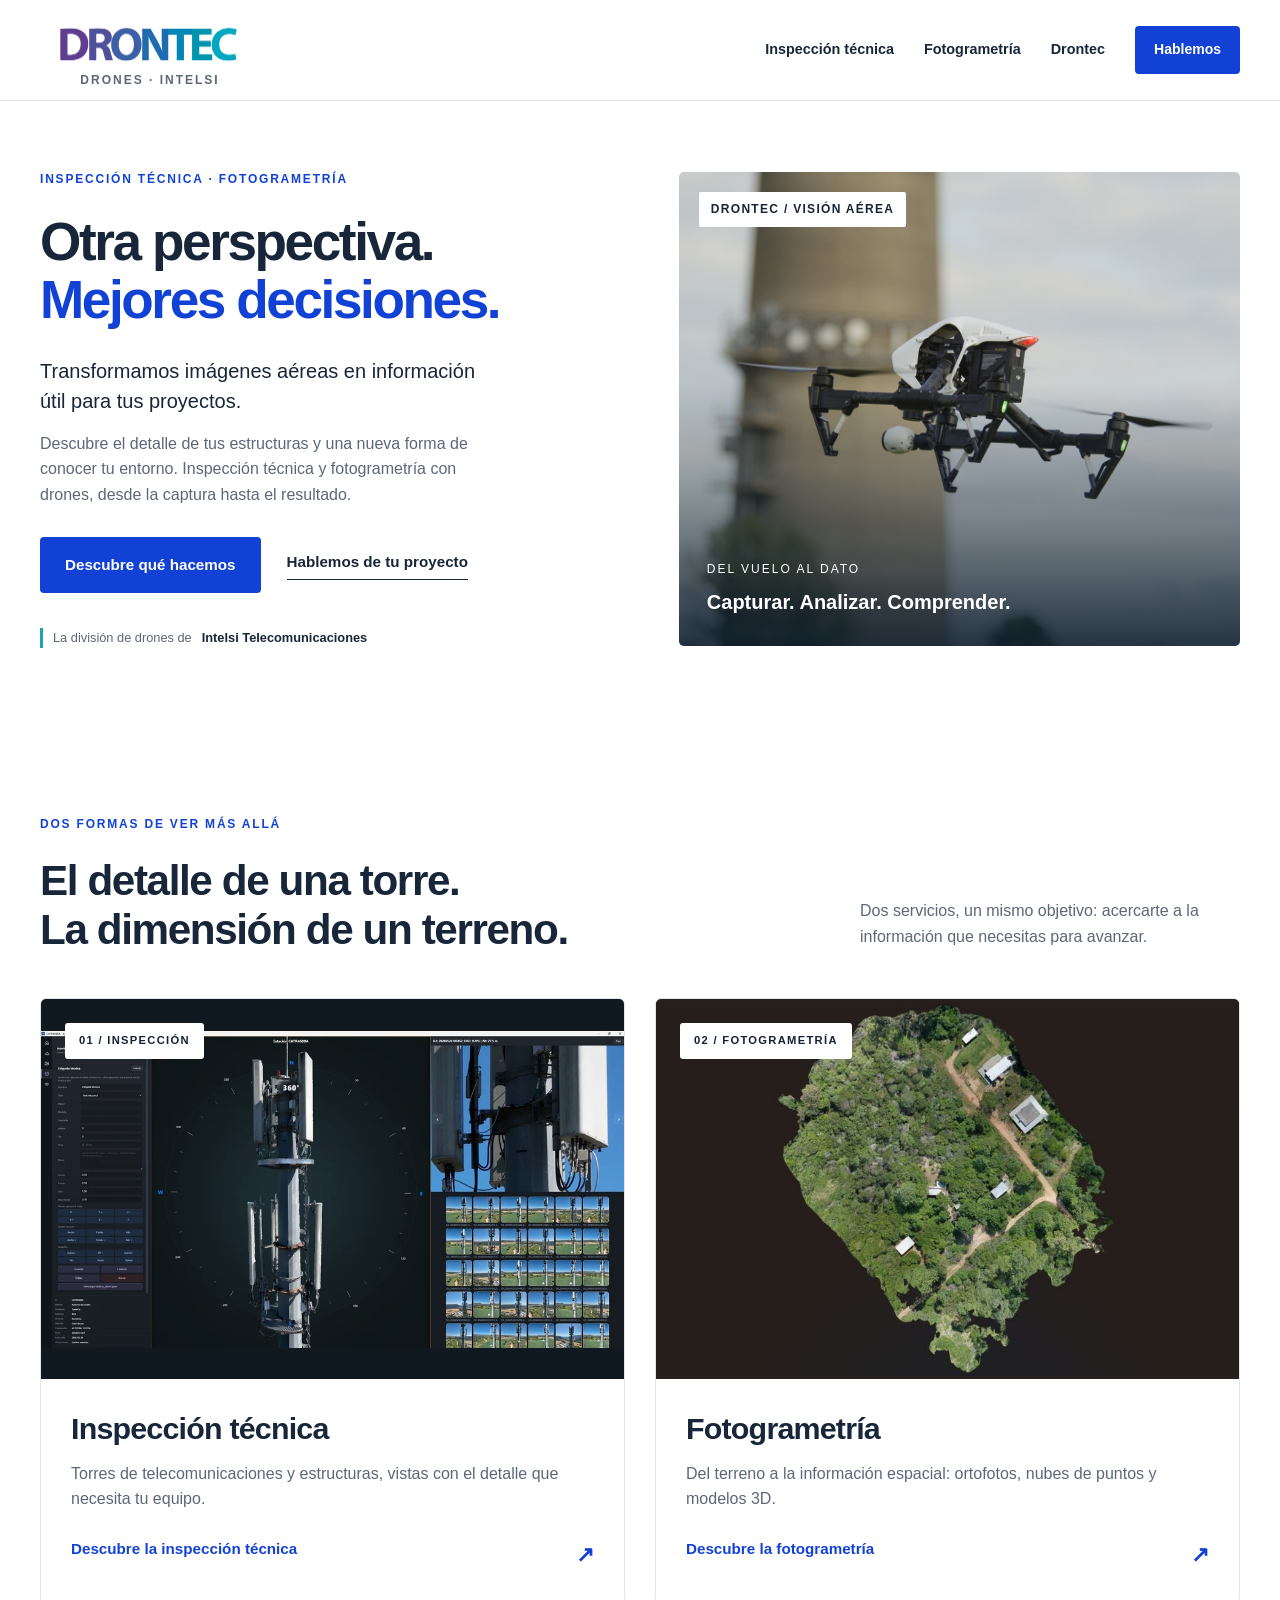
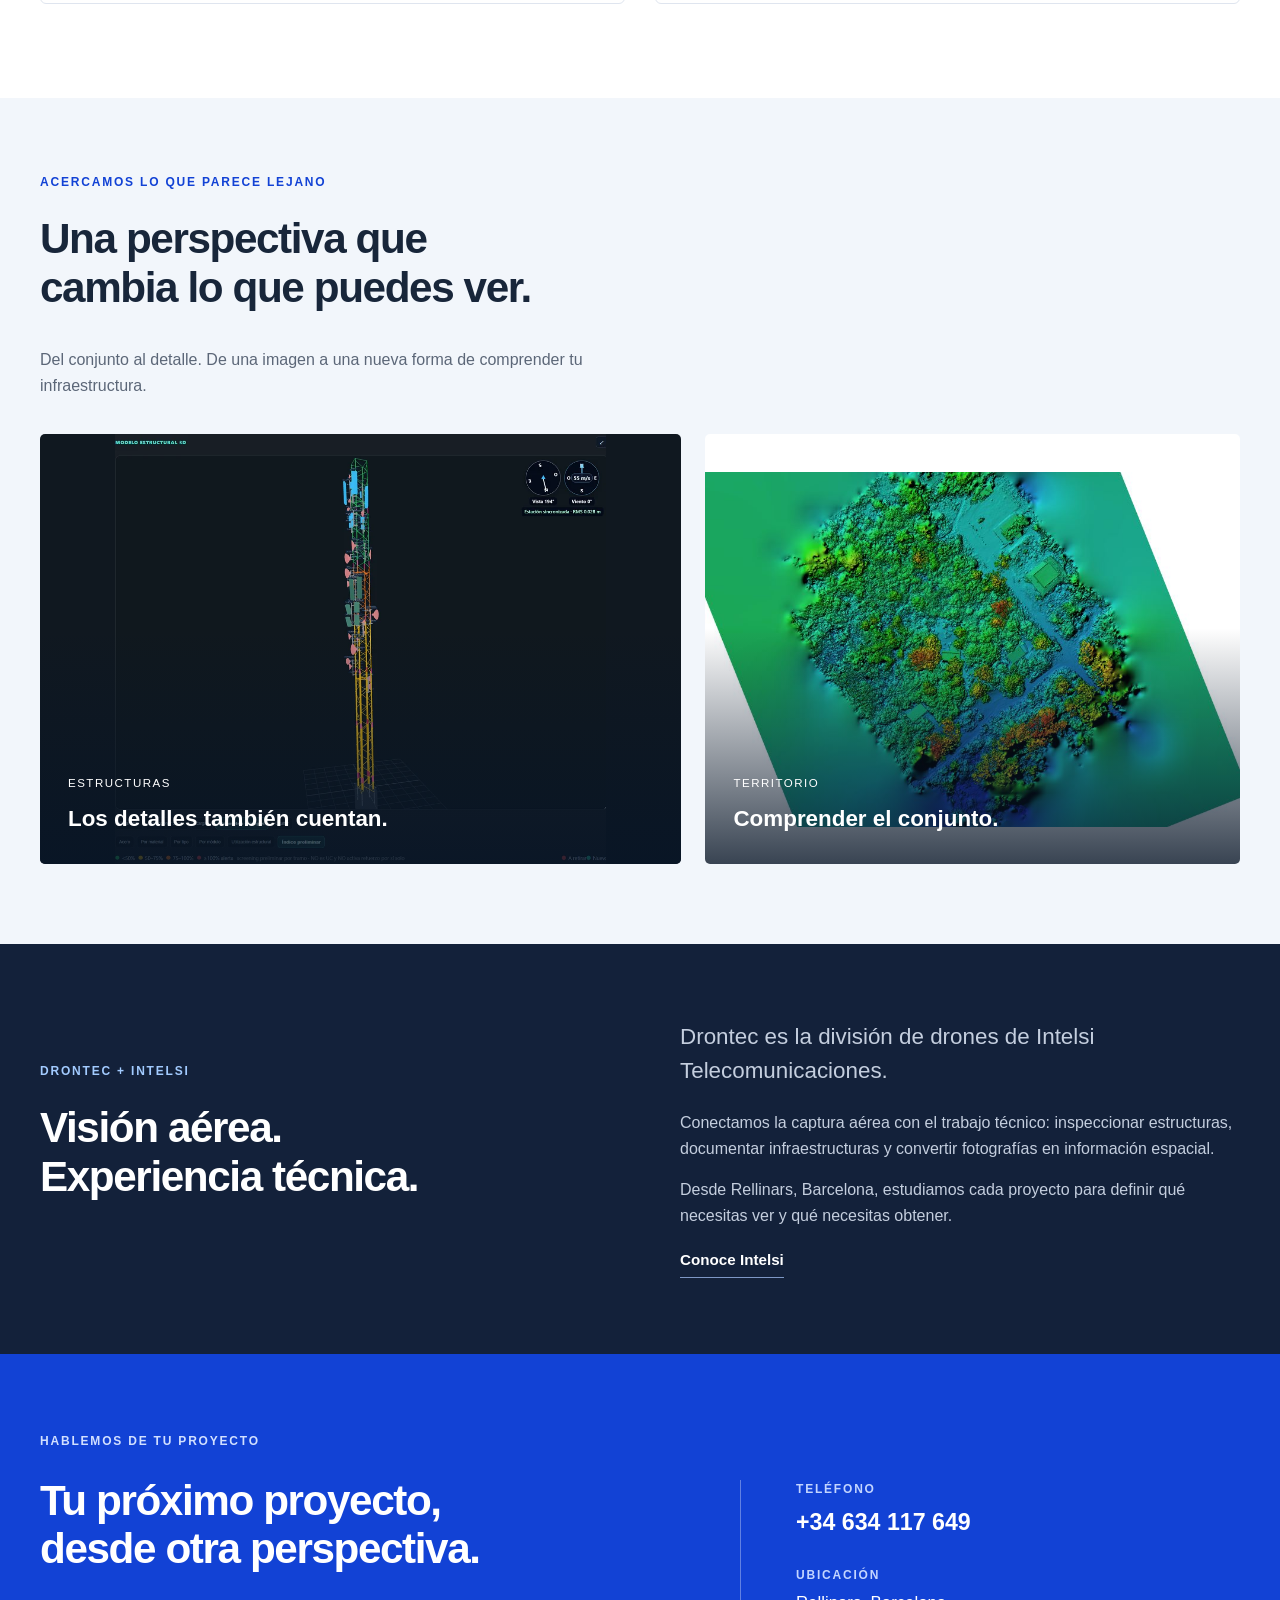
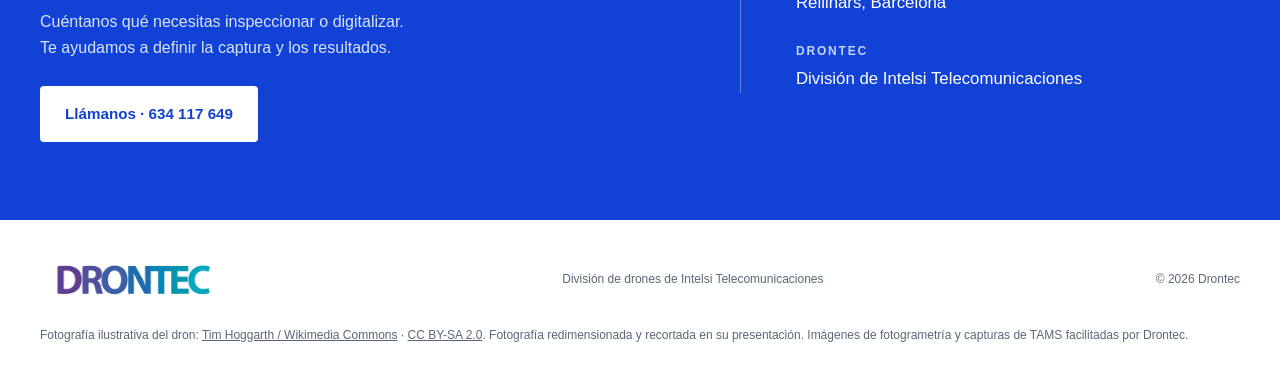
==== commit 25403de7: "Add files via upload" ====
--- a/web/index.html
+++ b/web/index.html
@@ -13,5 +13,5 @@
 </head>
 <body><a class="skip-link" href="#contenido">Ir al contenido</a>
 <header class="header"><div class="wrap header-inner"><a href="index.html" class="brand" aria-label="Drontec, inicio"><img src="assets/logo-drontec.webp" alt="Drontec" width="880" height="353"><small>DRONES · INTELSI</small></a><button class="menu-toggle" aria-expanded="false" aria-controls="navigation">Menú <span aria-hidden="true">☰</span></button><nav id="navigation" aria-label="Navegación principal"><a href="inspeccion-tecnica.html">Inspección técnica</a><a href="fotogrametria.html">Fotogrametría</a><a href="index.html#nosotros">Drontec</a><a class="button button-small" href="#contacto">Hablemos</a></nav></div></header><main id="contenido"><section id="inicio" class="hero wrap"><div class="hero-copy"><p class="eyebrow">INSPECCIÓN TÉCNICA · FOTOGRAMETRÍA</p><h1>Otra perspectiva.<br><span>Mejores decisiones.</span></h1><p class="hero-lead">Transformamos imágenes aéreas en información útil para tus proyectos.</p><p class="hero-description">Descubre el detalle de tus estructuras y una nueva forma de conocer tu entorno. Inspección técnica y fotogrametría con drones, desde la captura hasta el resultado.</p><div class="hero-actions"><a href="#servicios" class="button">Descubre qué hacemos</a><a href="#contacto" class="text-link">Hablemos de tu proyecto</a></div><div class="hero-note"><span class="note-line"></span>La división de drones de <strong>Intelsi Telecomunicaciones</strong></div></div><div class="hero-visual"><img src="assets/portada.jpg" alt="Dron profesional en vuelo" width="1500" height="994" fetchpriority="high"><div class="image-caption"><span>DEL VUELO AL DATO</span><strong>Capturar. Analizar. Comprender.</strong></div><div class="image-tag">DRONTEC / VISIÓN AÉREA</div></div></section>
-<section id="servicios" class="section wrap"><div class="section-heading"><div><p class="eyebrow">DOS FORMAS DE VER MÁS ALLÁ</p><h2>El detalle de una torre.<br>La dimensión de un terreno.</h2></div><p>Dos servicios, un mismo objetivo: acercarte a la información que necesitas para avanzar.</p></div><div class="service-choices"><a class="service-choice" href="inspeccion-tecnica.html"><div class="choice-image"><img src="assets/torre.jpg" alt="Vista aérea de una torre de telecomunicaciones y sus antenas" loading="lazy" width="1131" height="1600"><span>01 / INSPECCIÓN</span></div><div class="choice-copy"><h3>Inspección técnica</h3><p>Torres de telecomunicaciones y estructuras, vistas con el detalle que necesita tu equipo.</p><span class="choice-link">Descubre la inspección técnica <span aria-hidden="true">↗</span></span></div></a><a class="service-choice" href="fotogrametria.html"><div class="choice-image"><img src="assets/terreno.jpg" alt="Vista aérea de Torredelcampo y su entorno" loading="lazy" width="1600" height="1067"><span>02 / FOTOGRAMETRÍA</span></div><div class="choice-copy"><h3>Fotogrametría</h3><p>Del terreno a la información espacial: ortofotos, nubes de puntos y modelos 3D.</p><span class="choice-link">Descubre la fotogrametría <span aria-hidden="true">↗</span></span></div></a></div></section>
-<section class="visual-story"><div class="wrap"><div class="visual-story-heading"><p class="eyebrow">ACERCAMOS LO QUE PARECE LEJANO</p><h2>Una perspectiva que<br>cambia lo que puedes ver.</h2><p>Del conjunto al detalle. De una imagen a una nueva forma de comprender tu infraestructura.</p></div><div class="story-grid"><figure class="story-wide"><img src="assets/antenas.jpg" alt="Detalle de antenas parabólicas y soportes sobre una torre" loading="lazy" width="1600" height="1064"><figcaption><span>ESTRUCTURAS</span><strong>Los detalles también cuentan.</strong></figcaption></figure><figure><img src="assets/terreno.jpg" alt="Vista de un núcleo urbano y el terreno que lo rodea" loading="lazy" width="1600" height="1067"><figcaption><span>TERRITORIO</span><strong>Comprender el conjunto.</strong></figcaption></figure></div></div></section><section id="nosotros" class="about-section"><div class="wrap about-layout"><div><p class="eyebrow">DRONTEC + INTELSI</p><h2>Visión aérea.<br>Experiencia técnica.</h2></div><div><p class="about-lead">Drontec es la división de drones de Intelsi Telecomunicaciones.</p><p>Conectamos la captura aérea con el trabajo técnico: inspeccionar estructuras, documentar infraestructuras y convertir fotografías en información espacial.</p><p>Desde Rellinars, Barcelona, estudiamos cada proyecto para definir qué necesitas ver y qué necesitas obtener.</p><a class="text-link" href="https://intelsi.es" target="_blank" rel="noopener noreferrer">Conoce Intelsi</a></div></div></section><section id="contacto" class="contact-section"><div class="wrap contact-layout"><div><p class="eyebrow">HABLEMOS DE TU PROYECTO</p><h2>Tu próximo proyecto,<br>desde otra perspectiva.</h2><p>Cuéntanos qué necesitas inspeccionar o digitalizar.<br>Te ayudamos a definir la captura y los resultados.</p><a class="button button-white" href="tel:+34634117649">Llámanos · 634 117 649</a></div><div class="contact-details"><div><span>TELÉFONO</span><a href="tel:+34634117649">+34 634 117 649</a></div><div><span>UBICACIÓN</span><p>Rellinars, Barcelona</p></div><div><span>DRONTEC</span><p>División de Intelsi Telecomunicaciones</p></div></div></div></section></main><footer><div class="wrap footer-inner"><a href="index.html" class="brand"><img src="assets/logo-drontec.webp" alt="Drontec" width="880" height="353"></a><p>División de drones de Intelsi Telecomunicaciones</p><span>© <span id="year">2026</span> Drontec</span></div><div class="wrap photo-credit">Imágenes ilustrativas: <a href="https://commons.wikimedia.org/wiki/File:DJI_Inspire_(20639952511).jpg" target="_blank" rel="noopener">Tim Hoggarth</a> (<a href="https://creativecommons.org/licenses/by-sa/2.0/" target="_blank" rel="noopener">CC BY-SA 2.0</a>); <a href="https://commons.wikimedia.org/wiki/File:Cell_tower_aerial.jpg" target="_blank" rel="noopener">Wikideas1</a> (CC0); <a href="https://commons.wikimedia.org/wiki/File:Parabolic_antennas_on_a_telecommunications_tower_on_Willans_Hill.jpg" target="_blank" rel="noopener">Bidgee</a> (<a href="https://creativecommons.org/licenses/by-sa/2.5/au/" target="_blank" rel="noopener">CC BY-SA 2.5 AU</a>); <a href="https://commons.wikimedia.org/wiki/File:Torredelcampo_aerial.jpg" target="_blank" rel="noopener">kallerna</a> (<a href="https://creativecommons.org/licenses/by-sa/4.0/">CC BY-SA 4.0</a>). Wikimedia Commons. Fotografías redimensionadas y recortadas en su presentación.</div></footer></body></html>+<section id="servicios" class="section wrap"><div class="section-heading"><div><p class="eyebrow">DOS FORMAS DE VER MÁS ALLÁ</p><h2>El detalle de una torre.<br>La dimensión de un terreno.</h2></div><p>Dos servicios, un mismo objetivo: acercarte a la información que necesitas para avanzar.</p></div><div class="service-choices"><a class="service-choice" href="inspeccion-tecnica.html"><div class="choice-image"><img class="inspection-output" src="assets/inspeccion-visor-960.webp" alt="Modelo de una torre y fotografías de inspección en TAMS" loading="lazy" width="960" height="522"><span>01 / INSPECCIÓN</span></div><div class="choice-copy"><h3>Inspección técnica</h3><p>Torres de telecomunicaciones y estructuras, vistas con el detalle que necesita tu equipo.</p><span class="choice-link">Descubre la inspección técnica <span aria-hidden="true">↗</span></span></div></a><a class="service-choice" href="fotogrametria.html"><div class="choice-image"><img class="technical-output" src="assets/fotogrametria-ortofoto.jpg" alt="Ortofoto de un emplazamiento con vegetación y edificios" loading="lazy" width="800" height="513"><span>02 / FOTOGRAMETRÍA</span></div><div class="choice-copy"><h3>Fotogrametría</h3><p>Del terreno a la información espacial: ortofotos, nubes de puntos y modelos 3D.</p><span class="choice-link">Descubre la fotogrametría <span aria-hidden="true">↗</span></span></div></a></div></section>
+<section class="visual-story"><div class="wrap"><div class="visual-story-heading"><p class="eyebrow">ACERCAMOS LO QUE PARECE LEJANO</p><h2>Una perspectiva que<br>cambia lo que puedes ver.</h2><p>Del conjunto al detalle. De una imagen a una nueva forma de comprender tu infraestructura.</p></div><div class="story-grid"><figure class="story-wide"><img class="inspection-output" src="assets/inspeccion-modelo-960.webp" alt="Modelo estructural de una torre de telecomunicaciones" loading="lazy" width="960" height="841"><figcaption><span>ESTRUCTURAS</span><strong>Los detalles también cuentan.</strong></figcaption></figure><figure><img class="technical-output" src="assets/fotogrametria-mde.jpg" alt="Modelo de elevaciones del área capturada" loading="lazy" width="902" height="600"><figcaption><span>TERRITORIO</span><strong>Comprender el conjunto.</strong></figcaption></figure></div></div></section><section id="nosotros" class="about-section"><div class="wrap about-layout"><div><p class="eyebrow">DRONTEC + INTELSI</p><h2>Visión aérea.<br>Experiencia técnica.</h2></div><div><p class="about-lead">Drontec es la división de drones de Intelsi Telecomunicaciones.</p><p>Conectamos la captura aérea con el trabajo técnico: inspeccionar estructuras, documentar infraestructuras y convertir fotografías en información espacial.</p><p>Desde Rellinars, Barcelona, estudiamos cada proyecto para definir qué necesitas ver y qué necesitas obtener.</p><a class="text-link" href="https://intelsi.es" target="_blank" rel="noopener noreferrer">Conoce Intelsi</a></div></div></section><section id="contacto" class="contact-section"><div class="wrap contact-layout"><div><p class="eyebrow">HABLEMOS DE TU PROYECTO</p><h2>Tu próximo proyecto,<br>desde otra perspectiva.</h2><p>Cuéntanos qué necesitas inspeccionar o digitalizar.<br>Te ayudamos a definir la captura y los resultados.</p><a class="button button-white" href="tel:+34634117649">Llámanos · 634 117 649</a></div><div class="contact-details"><div><span>TELÉFONO</span><a href="tel:+34634117649">+34 634 117 649</a></div><div><span>UBICACIÓN</span><p>Rellinars, Barcelona</p></div><div><span>DRONTEC</span><p>División de Intelsi Telecomunicaciones</p></div></div></div></section></main><footer><div class="wrap footer-inner"><a href="index.html" class="brand"><img src="assets/logo-drontec.webp" alt="Drontec" width="880" height="353"></a><p>División de drones de Intelsi Telecomunicaciones</p><span>© <span id="year">2026</span> Drontec</span></div><div class="wrap photo-credit">Fotografía ilustrativa del dron: <a href="https://commons.wikimedia.org/wiki/File:DJI_Inspire_(20639952511).jpg" target="_blank" rel="noopener">Tim Hoggarth / Wikimedia Commons</a> · <a href="https://creativecommons.org/licenses/by-sa/2.0/" target="_blank" rel="noopener">CC BY-SA 2.0</a>. Fotografía redimensionada y recortada en su presentación. Imágenes de fotogrametría y capturas de TAMS facilitadas por Drontec.</div></footer></body></html>
--- a/web/styles.css
+++ b/web/styles.css
@@ -12,3 +12,13 @@
 /* Logo original Drontec */
 .brand{display:block}.brand>img{width:220px;height:60px;object-fit:cover;max-width:none}.brand small{margin-top:0;text-align:center;letter-spacing:2px}.header-inner{min-height:100px}.footer-inner .brand>img{width:190px;height:52px}
 @media(max-width:520px){.brand>img{width:185px;height:51px}.brand small{font-size:.58rem}.header-inner{min-height:88px}}
+
+/* Resultados de fotogrametría: mostrar las imágenes completas, sin recortar escalas */
+img.technical-output{object-fit:contain;background:#fff}.choice-image:has(.technical-output){background:#fff}.choice-image>img.technical-output{object-fit:contain;background:#261f1c}.story-grid img.technical-output{object-fit:contain;background:#fff}.photogrammetry-page .hero-visual{background:#261f1c}.photogrammetry-page .hero-visual>img.technical-output{background:#261f1c}.output-grid{display:grid;grid-template-columns:repeat(2,minmax(0,1fr));gap:28px}.output-example{margin:0;border:1px solid var(--line);border-radius:6px;overflow:hidden;background:white}.output-example>a{display:block;position:relative;background:var(--pale)}.output-example img{width:100%;height:340px;object-fit:contain;background:#fff}.enlarge-hint{position:absolute;bottom:14px;right:14px;font-size:.72rem;background:#fff;padding:7px 12px;border-radius:3px;color:var(--blue);box-shadow:0 2px 8px #0001}.output-example figcaption{padding:24px 28px}.output-example h3{font-size:1.4rem;margin-bottom:9px}.output-example p{color:var(--muted);font-size:.95rem;margin-bottom:0}
+@media(max-width:800px){.output-example img{height:260px}.output-grid{gap:20px}.output-example figcaption{padding:22px}}
+@media(max-width:520px){.output-grid{grid-template-columns:1fr}.output-example img{height:auto;max-height:360px}}
+
+/* Capturas de inspección: conservar los modelos y los textos completos */
+.inspection-output{object-fit:contain!important;background:#101820}.inspection-page .hero-visual{height:auto;min-height:300px;background:#101820;display:flex;align-items:center}.inspection-page .hero-visual:after{display:none}.inspection-hero-image{width:100%;display:block}.inspection-hero-image>img{width:100%;height:auto;display:block}.inspection-example>a,.inspection-example img{background:#101820}.inspection-example img{height:360px}.inspection-page .results-layout>img.inspection-output{background:#101820}.choice-image>img.inspection-output,.story-grid img.inspection-output{width:100%;height:100%}
+@media(max-width:800px){.inspection-example img{height:300px}.inspection-page .hero-visual{min-height:0}}
+@media(max-width:520px){.inspection-example img{height:auto;max-height:420px}.inspection-page .hero-visual{height:auto}}
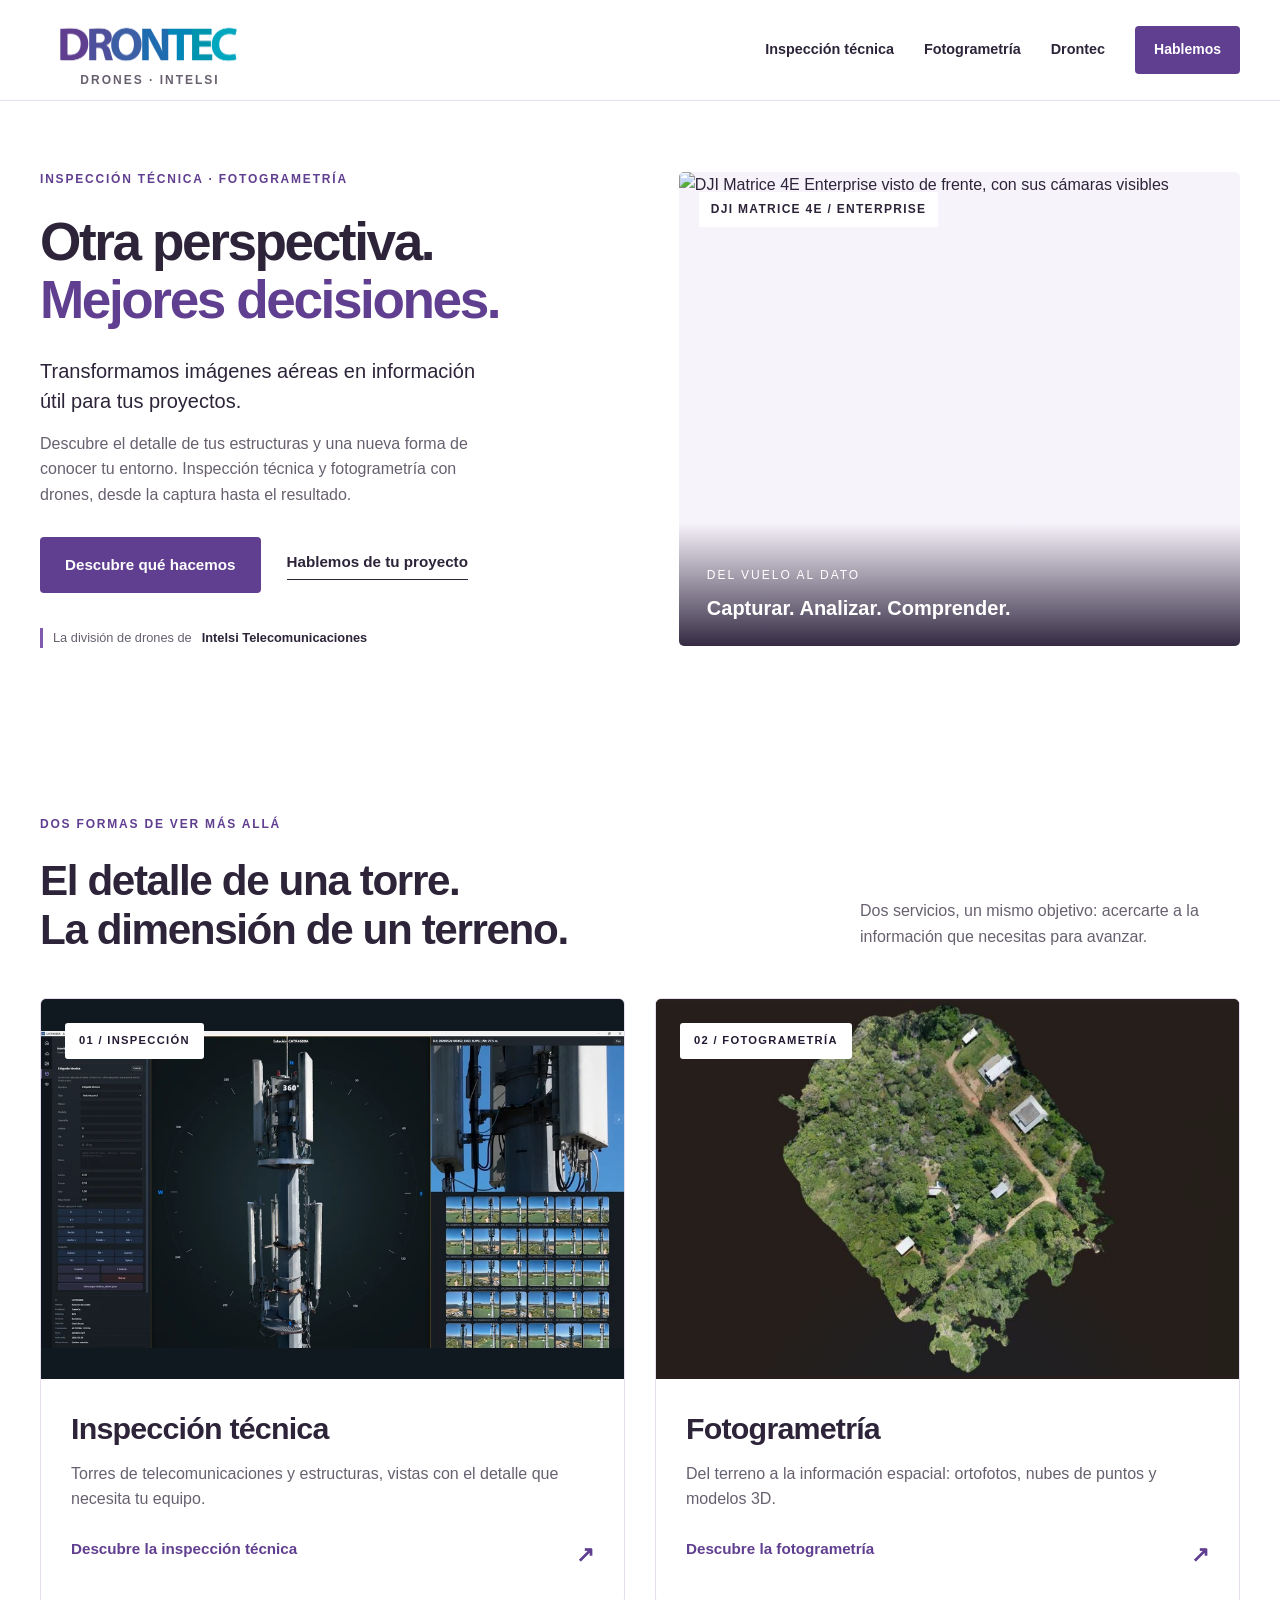
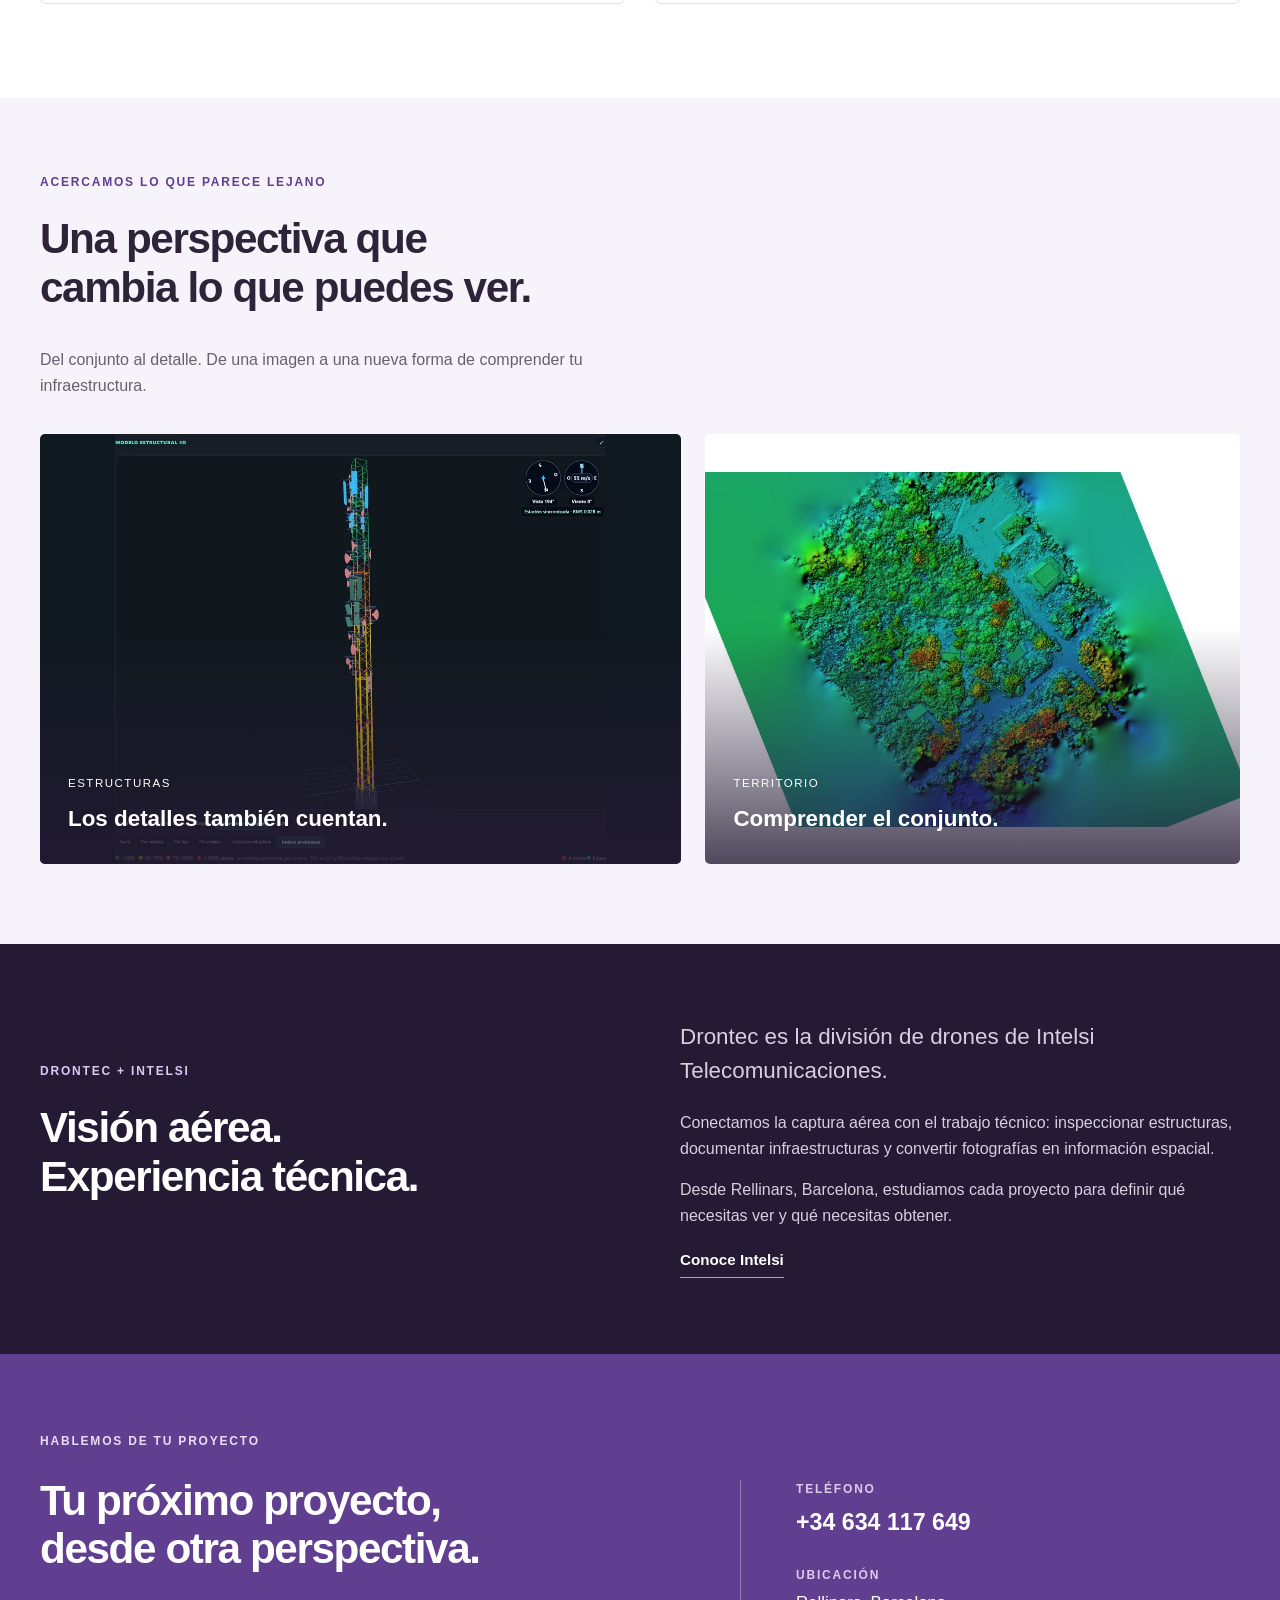
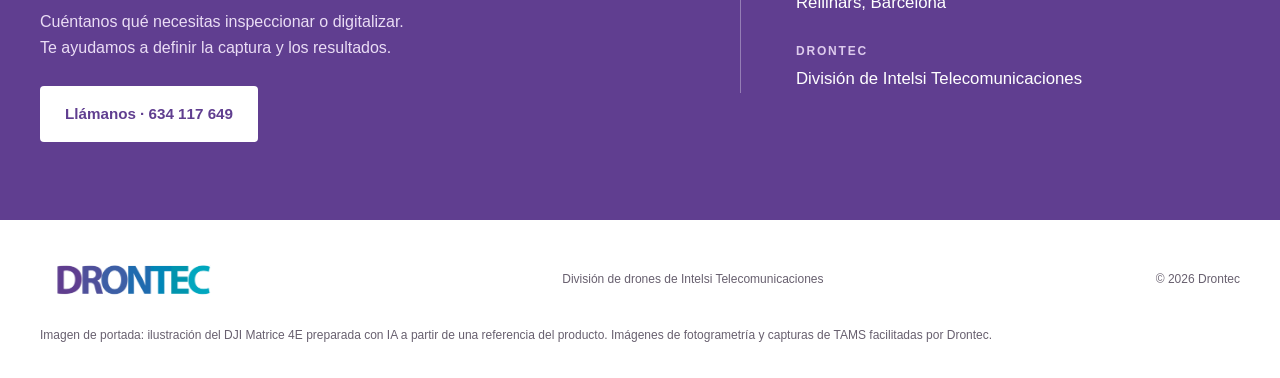
==== commit 15880a06: "Add files via upload" ====
--- a/web/index.html
+++ b/web/index.html
@@ -4,14 +4,61 @@
   <meta charset="utf-8">
   <meta name="viewport" content="width=device-width, initial-scale=1">
   <title>Drontec | Inspección técnica y fotogrametría con drones</title>
-  <meta name="description" content="Otra perspectiva. Mejores decisiones. Inspección técnica de estructuras y fotogrametría con drones. Drontec, división de Intelsi Telecomunicaciones.">
-  <meta name="theme-color" content="#1242d5">
+  <meta name="description" content="Inspección de torres e infraestructuras y fotogrametría con drones. Drontec, división de Intelsi Telecomunicaciones, en Rellinars, Barcelona.">
+  <meta name="theme-color" content="#603e90">
   <link rel="canonical" href="https://drontec.es/">
-  <link rel="icon" type="image/svg+xml" href="data:image/svg+xml,%3Csvg xmlns='http://www.w3.org/2000/svg' viewBox='0 0 64 64'%3E%3Crect width='64' height='64' rx='12' fill='%231242d5'/%3E%3Ctext x='32' y='46' text-anchor='middle' font-family='Arial' font-size='43' font-weight='700' fill='white'%3ED%3C/text%3E%3C/svg%3E">
-  <link rel="stylesheet" href="styles.css">
+  <link rel="icon" type="image/svg+xml" href="data:image/svg+xml,%3Csvg xmlns='http://www.w3.org/2000/svg' viewBox='0 0 64 64'%3E%3Crect width='64' height='64' rx='12' fill='%23603e90'/%3E%3Ctext x='32' y='46' text-anchor='middle' font-family='Arial' font-size='43' font-weight='700' fill='white'%3ED%3C/text%3E%3C/svg%3E">
+  <link rel="stylesheet" href="styles.css?v=20261006-violeta">
   <script src="app.js" defer></script>
+  <script type="application/ld+json">
+{
+  "@context": "https://schema.org",
+  "@graph": [
+    {
+      "@type": "Organization",
+      "@id": "https://drontec.es/#organization",
+      "name": "Drontec",
+      "url": "https://drontec.es/",
+      "logo": "https://drontec.es/assets/logo-drontec.webp",
+      "telephone": "+34634117649",
+      "description": "División de drones de Intelsi Telecomunicaciones. Inspección técnica de infraestructuras y fotogrametría con drones.",
+      "address": {
+        "@type": "PostalAddress",
+        "addressLocality": "Rellinars",
+        "addressRegion": "Barcelona",
+        "addressCountry": "ES"
+      },
+      "parentOrganization": {
+        "@type": "Organization",
+        "name": "Intelsi Telecomunicaciones"
+      }
+    },
+    {
+      "@type": "WebSite",
+      "@id": "https://drontec.es/#website",
+      "url": "https://drontec.es/",
+      "name": "Drontec",
+      "inLanguage": "es",
+      "publisher": {
+        "@id": "https://drontec.es/#organization"
+      }
+    },
+    {
+      "@type": "WebPage",
+      "@id": "https://drontec.es/#webpage",
+      "url": "https://drontec.es/",
+      "name": "Drontec | Inspección técnica y fotogrametría con drones",
+      "description": "Inspección de torres e infraestructuras y fotogrametría con drones. Drontec, división de Intelsi Telecomunicaciones, en Rellinars, Barcelona.",
+      "inLanguage": "es",
+      "isPartOf": {
+        "@id": "https://drontec.es/#website"
+      }
+    }
+  ]
+}
+  </script>
 </head>
 <body><a class="skip-link" href="#contenido">Ir al contenido</a>
-<header class="header"><div class="wrap header-inner"><a href="index.html" class="brand" aria-label="Drontec, inicio"><img src="assets/logo-drontec.webp" alt="Drontec" width="880" height="353"><small>DRONES · INTELSI</small></a><button class="menu-toggle" aria-expanded="false" aria-controls="navigation">Menú <span aria-hidden="true">☰</span></button><nav id="navigation" aria-label="Navegación principal"><a href="inspeccion-tecnica.html">Inspección técnica</a><a href="fotogrametria.html">Fotogrametría</a><a href="index.html#nosotros">Drontec</a><a class="button button-small" href="#contacto">Hablemos</a></nav></div></header><main id="contenido"><section id="inicio" class="hero wrap"><div class="hero-copy"><p class="eyebrow">INSPECCIÓN TÉCNICA · FOTOGRAMETRÍA</p><h1>Otra perspectiva.<br><span>Mejores decisiones.</span></h1><p class="hero-lead">Transformamos imágenes aéreas en información útil para tus proyectos.</p><p class="hero-description">Descubre el detalle de tus estructuras y una nueva forma de conocer tu entorno. Inspección técnica y fotogrametría con drones, desde la captura hasta el resultado.</p><div class="hero-actions"><a href="#servicios" class="button">Descubre qué hacemos</a><a href="#contacto" class="text-link">Hablemos de tu proyecto</a></div><div class="hero-note"><span class="note-line"></span>La división de drones de <strong>Intelsi Telecomunicaciones</strong></div></div><div class="hero-visual"><img src="assets/portada.jpg" alt="Dron profesional en vuelo" width="1500" height="994" fetchpriority="high"><div class="image-caption"><span>DEL VUELO AL DATO</span><strong>Capturar. Analizar. Comprender.</strong></div><div class="image-tag">DRONTEC / VISIÓN AÉREA</div></div></section>
+<header class="header"><div class="wrap header-inner"><a href="/" class="brand" aria-label="Drontec, inicio"><img src="assets/logo-drontec.webp" alt="Drontec" width="880" height="353"><small>DRONES · INTELSI</small></a><button class="menu-toggle" aria-expanded="false" aria-controls="navigation">Menú <span aria-hidden="true">☰</span></button><nav id="navigation" aria-label="Navegación principal"><a href="inspeccion-tecnica.html">Inspección técnica</a><a href="fotogrametria.html">Fotogrametría</a><a href="/#nosotros">Drontec</a><a class="button button-small" href="#contacto">Hablemos</a></nav></div></header><main id="contenido"><section id="inicio" class="hero wrap"><div class="hero-copy"><p class="eyebrow">INSPECCIÓN TÉCNICA · FOTOGRAMETRÍA</p><h1>Otra perspectiva.<br><span>Mejores decisiones.</span></h1><p class="hero-lead">Transformamos imágenes aéreas en información útil para tus proyectos.</p><p class="hero-description">Descubre el detalle de tus estructuras y una nueva forma de conocer tu entorno. Inspección técnica y fotogrametría con drones, desde la captura hasta el resultado.</p><div class="hero-actions"><a href="#servicios" class="button">Descubre qué hacemos</a><a href="#contacto" class="text-link">Hablemos de tu proyecto</a></div><div class="hero-note"><span class="note-line"></span>La división de drones de <strong>Intelsi Telecomunicaciones</strong></div></div><div class="hero-visual"><img class="matrice-hero" src="assets/portada-matrice-4e.webp" alt="DJI Matrice 4E Enterprise visto de frente, con sus cámaras visibles" width="1448" height="1086" fetchpriority="high"><div class="image-caption"><span>DEL VUELO AL DATO</span><strong>Capturar. Analizar. Comprender.</strong></div><div class="image-tag">DJI MATRICE 4E / ENTERPRISE</div></div></section>
 <section id="servicios" class="section wrap"><div class="section-heading"><div><p class="eyebrow">DOS FORMAS DE VER MÁS ALLÁ</p><h2>El detalle de una torre.<br>La dimensión de un terreno.</h2></div><p>Dos servicios, un mismo objetivo: acercarte a la información que necesitas para avanzar.</p></div><div class="service-choices"><a class="service-choice" href="inspeccion-tecnica.html"><div class="choice-image"><img class="inspection-output" src="assets/inspeccion-visor-960.webp" alt="Modelo de una torre y fotografías de inspección en TAMS" loading="lazy" width="960" height="522"><span>01 / INSPECCIÓN</span></div><div class="choice-copy"><h3>Inspección técnica</h3><p>Torres de telecomunicaciones y estructuras, vistas con el detalle que necesita tu equipo.</p><span class="choice-link">Descubre la inspección técnica <span aria-hidden="true">↗</span></span></div></a><a class="service-choice" href="fotogrametria.html"><div class="choice-image"><img class="technical-output" src="assets/fotogrametria-ortofoto.jpg" alt="Ortofoto de un emplazamiento con vegetación y edificios" loading="lazy" width="800" height="513"><span>02 / FOTOGRAMETRÍA</span></div><div class="choice-copy"><h3>Fotogrametría</h3><p>Del terreno a la información espacial: ortofotos, nubes de puntos y modelos 3D.</p><span class="choice-link">Descubre la fotogrametría <span aria-hidden="true">↗</span></span></div></a></div></section>
-<section class="visual-story"><div class="wrap"><div class="visual-story-heading"><p class="eyebrow">ACERCAMOS LO QUE PARECE LEJANO</p><h2>Una perspectiva que<br>cambia lo que puedes ver.</h2><p>Del conjunto al detalle. De una imagen a una nueva forma de comprender tu infraestructura.</p></div><div class="story-grid"><figure class="story-wide"><img class="inspection-output" src="assets/inspeccion-modelo-960.webp" alt="Modelo estructural de una torre de telecomunicaciones" loading="lazy" width="960" height="841"><figcaption><span>ESTRUCTURAS</span><strong>Los detalles también cuentan.</strong></figcaption></figure><figure><img class="technical-output" src="assets/fotogrametria-mde.jpg" alt="Modelo de elevaciones del área capturada" loading="lazy" width="902" height="600"><figcaption><span>TERRITORIO</span><strong>Comprender el conjunto.</strong></figcaption></figure></div></div></section><section id="nosotros" class="about-section"><div class="wrap about-layout"><div><p class="eyebrow">DRONTEC + INTELSI</p><h2>Visión aérea.<br>Experiencia técnica.</h2></div><div><p class="about-lead">Drontec es la división de drones de Intelsi Telecomunicaciones.</p><p>Conectamos la captura aérea con el trabajo técnico: inspeccionar estructuras, documentar infraestructuras y convertir fotografías en información espacial.</p><p>Desde Rellinars, Barcelona, estudiamos cada proyecto para definir qué necesitas ver y qué necesitas obtener.</p><a class="text-link" href="https://intelsi.es" target="_blank" rel="noopener noreferrer">Conoce Intelsi</a></div></div></section><section id="contacto" class="contact-section"><div class="wrap contact-layout"><div><p class="eyebrow">HABLEMOS DE TU PROYECTO</p><h2>Tu próximo proyecto,<br>desde otra perspectiva.</h2><p>Cuéntanos qué necesitas inspeccionar o digitalizar.<br>Te ayudamos a definir la captura y los resultados.</p><a class="button button-white" href="tel:+34634117649">Llámanos · 634 117 649</a></div><div class="contact-details"><div><span>TELÉFONO</span><a href="tel:+34634117649">+34 634 117 649</a></div><div><span>UBICACIÓN</span><p>Rellinars, Barcelona</p></div><div><span>DRONTEC</span><p>División de Intelsi Telecomunicaciones</p></div></div></div></section></main><footer><div class="wrap footer-inner"><a href="index.html" class="brand"><img src="assets/logo-drontec.webp" alt="Drontec" width="880" height="353"></a><p>División de drones de Intelsi Telecomunicaciones</p><span>© <span id="year">2026</span> Drontec</span></div><div class="wrap photo-credit">Fotografía ilustrativa del dron: <a href="https://commons.wikimedia.org/wiki/File:DJI_Inspire_(20639952511).jpg" target="_blank" rel="noopener">Tim Hoggarth / Wikimedia Commons</a> · <a href="https://creativecommons.org/licenses/by-sa/2.0/" target="_blank" rel="noopener">CC BY-SA 2.0</a>. Fotografía redimensionada y recortada en su presentación. Imágenes de fotogrametría y capturas de TAMS facilitadas por Drontec.</div></footer></body></html>+<section class="visual-story"><div class="wrap"><div class="visual-story-heading"><p class="eyebrow">ACERCAMOS LO QUE PARECE LEJANO</p><h2>Una perspectiva que<br>cambia lo que puedes ver.</h2><p>Del conjunto al detalle. De una imagen a una nueva forma de comprender tu infraestructura.</p></div><div class="story-grid"><figure class="story-wide"><img class="inspection-output" src="assets/inspeccion-modelo-960.webp" alt="Modelo estructural de una torre de telecomunicaciones" loading="lazy" width="960" height="841"><figcaption><span>ESTRUCTURAS</span><strong>Los detalles también cuentan.</strong></figcaption></figure><figure><img class="technical-output" src="assets/fotogrametria-mde.jpg" alt="Modelo de elevaciones del área capturada" loading="lazy" width="902" height="600"><figcaption><span>TERRITORIO</span><strong>Comprender el conjunto.</strong></figcaption></figure></div></div></section><section id="nosotros" class="about-section"><div class="wrap about-layout"><div><p class="eyebrow">DRONTEC + INTELSI</p><h2>Visión aérea.<br>Experiencia técnica.</h2></div><div><p class="about-lead">Drontec es la división de drones de Intelsi Telecomunicaciones.</p><p>Conectamos la captura aérea con el trabajo técnico: inspeccionar estructuras, documentar infraestructuras y convertir fotografías en información espacial.</p><p>Desde Rellinars, Barcelona, estudiamos cada proyecto para definir qué necesitas ver y qué necesitas obtener.</p><a class="text-link" href="https://intelsi.es" target="_blank" rel="noopener noreferrer">Conoce Intelsi</a></div></div></section><section id="contacto" class="contact-section"><div class="wrap contact-layout"><div><p class="eyebrow">HABLEMOS DE TU PROYECTO</p><h2>Tu próximo proyecto,<br>desde otra perspectiva.</h2><p>Cuéntanos qué necesitas inspeccionar o digitalizar.<br>Te ayudamos a definir la captura y los resultados.</p><a class="button button-white" href="tel:+34634117649">Llámanos · 634 117 649</a></div><div class="contact-details"><div><span>TELÉFONO</span><a href="tel:+34634117649">+34 634 117 649</a></div><div><span>UBICACIÓN</span><p>Rellinars, Barcelona</p></div><div><span>DRONTEC</span><p>División de Intelsi Telecomunicaciones</p></div></div></div></section></main><footer><div class="wrap footer-inner"><a href="/" class="brand"><img src="assets/logo-drontec.webp" alt="Drontec" width="880" height="353"></a><p>División de drones de Intelsi Telecomunicaciones</p><span>© <span id="year">2026</span> Drontec</span></div><div class="wrap photo-credit">Imagen de portada: ilustración del DJI Matrice 4E preparada con IA a partir de una referencia del producto. Imágenes de fotogrametría y capturas de TAMS facilitadas por Drontec.</div></footer></body></html>
--- a/web/styles.css
+++ b/web/styles.css
@@ -1,9 +1,9 @@
-:root{--blue:#1242d5;--navy:#13213a;--ink:#18263a;--muted:#5c6778;--line:#dfe5ef;--pale:#f2f6fb;--cyan:#17a6b9;--max:1220px;font-family:Arial,Helvetica,sans-serif;color:var(--ink);font-size:16px}*{box-sizing:border-box}html{scroll-behavior:smooth;scroll-padding-top:110px}body{margin:0;background:#fff;line-height:1.6}a{color:inherit;text-decoration:none}button{font:inherit;cursor:pointer}img{display:block;max-width:100%;object-fit:cover}p,h1,h2,h3{margin-top:0}button,a,summary{ -webkit-tap-highlight-color:transparent}a:focus-visible,button:focus-visible,summary:focus-visible{outline:3px solid var(--cyan);outline-offset:5px}.wrap{width:min(var(--max),calc(100% - 80px));margin:auto}.header{background:#fff;border-bottom:1px solid var(--line);position:sticky;top:0;z-index:10}.header-inner{display:flex;align-items:center;justify-content:space-between;min-height:100px;gap:32px}.brand{font-size:1.75rem;font-weight:900;letter-spacing:-1px;line-height:1;white-space:nowrap}.brand-mark{color:var(--blue)}.brand small{display:block;font-size:.65rem;letter-spacing:2.5px;margin-top:9px;font-weight:600;color:var(--muted)}nav{display:flex;align-items:center;gap:30px;font-size:.9rem;font-weight:600}nav>a:not(.button):hover,.text-link:hover{color:var(--blue)}.button{background:var(--blue);color:white;font-size:.95rem;font-weight:700;display:inline-flex;align-items:center;justify-content:center;padding:16px 24px;border:1px solid transparent;border-radius:4px;transition:background .2s,transform .2s;text-align:center;line-height:1.4;min-height:48px}.button:hover{background:#092eaa;transform:translateY(-2px)}.button-small{padding:12px 18px;font-size:.875rem}.menu-toggle{display:none}.hero{display:grid;grid-template-columns:1.06fr 1fr;gap:44px;align-items:center;padding-top:60px;padding-bottom:64px;min-height:620px}.eyebrow{color:var(--blue);font-size:.75rem;letter-spacing:1.8px;font-weight:700;margin-bottom:23px;line-height:1.6}h1{font-size:clamp(2.5rem,4.15vw,3.7rem);font-weight:750;line-height:1.1;letter-spacing:-2.4px;margin-bottom:26px}h1 span{color:var(--blue)}.hero-lead{font-size:1.25rem;line-height:1.5;max-width:440px;margin-bottom:15px}.hero-description{max-width:450px;color:var(--muted);margin-bottom:30px}.hero-actions{display:flex;align-items:center;gap:26px;flex-wrap:wrap}.text-link{font-size:.95rem;font-weight:700;border-bottom:1px solid var(--ink);padding-bottom:4px;display:inline-block}.hero-note{font-size:.8rem;line-height:1.5;margin-top:35px;color:var(--muted);display:flex;align-items:center;gap:10px;flex-wrap:wrap}.hero-note strong{font-weight:600;color:var(--ink)}.note-line{height:20px;width:3px;background:var(--cyan)}.hero-visual{height:474px;position:relative;overflow:hidden;border-radius:5px;background:var(--pale)}.hero-visual>img{height:100%;width:100%;object-position:center}.hero-visual:after{content:"";position:absolute;inset:45% 0 0;background:linear-gradient(transparent,rgba(8,24,42,.85));pointer-events:none}.image-caption{position:absolute;bottom:28px;left:28px;right:20px;z-index:1;color:white}.image-caption span{display:block;font-size:.75rem;letter-spacing:2px;margin-bottom:7px}.image-caption strong{font-size:1.25rem;font-weight:600}.image-tag{position:absolute;top:20px;left:20px;background:white;color:var(--ink);font-size:.7rem;letter-spacing:1.3px;font-weight:700;padding:8px 12px;border-radius:2px}.specialties{border-top:1px solid var(--line);border-bottom:1px solid var(--line);background:var(--pale)}.specialty-inner{display:flex;align-items:center;justify-content:space-between;gap:24px;padding-top:24px;padding-bottom:24px;font-size:.72rem;letter-spacing:1.2px;font-weight:700;color:#516175;flex-wrap:wrap}.section{padding-top:94px;padding-bottom:94px}.section-heading{display:flex;justify-content:space-between;align-items:flex-end;gap:65px;margin-bottom:44px}.section-heading h2{margin-bottom:0}.section-heading>p{max-width:380px;color:var(--muted);margin-bottom:5px}h2{font-size:clamp(2rem,3.3vw,2.9rem);line-height:1.15;letter-spacing:-1.4px;font-weight:700}h3{font-size:1.3rem;line-height:1.3;letter-spacing:-.3px}.service-grid{display:grid;grid-template-columns:repeat(3,1fr);gap:20px}.service-card{padding:30px 28px 22px;border:1px solid var(--line);border-radius:4px;display:flex;flex-direction:column;position:relative;transition:box-shadow .2s,border-color .2s}.service-card:hover{border-color:#9ab1ed;box-shadow:0 8px 24px #13213a0a}.service-number{font-size:1.2rem;color:var(--blue);font-weight:600;border-bottom:2px solid var(--cyan);align-self:flex-start;padding-bottom:5px;margin-bottom:25px}.service-type{font-size:.7rem;letter-spacing:1.1px;font-weight:700;color:var(--muted);margin-bottom:9px}.service-card h3{font-size:1.4rem;margin-bottom:15px}.service-card>p:not(.service-type){color:var(--muted);margin-bottom:26px}.service-bottom{margin-top:auto}.service-bottom>span{display:block;color:var(--muted);font-size:.75rem;margin-bottom:20px}.detail-button{display:flex;width:100%;justify-content:space-between;align-items:center;background:none;border:0;border-top:1px solid var(--line);padding:17px 0 0;color:var(--blue);font-weight:700;font-size:.875rem;text-align:left;min-height:46px}.detail-button>span{font-size:1.5rem;line-height:1}.insight-section{background:var(--pale);padding:78px 0}.insight-layout{display:grid;grid-template-columns:1fr 1fr;align-items:center;gap:80px}.insight-image{border-radius:4px;overflow:hidden;height:400px}.insight-image img{width:100%;height:100%}.insight-copy p:not(.eyebrow){color:var(--muted)}.output-list{display:flex;gap:9px;flex-wrap:wrap;margin:24px 0}.output-list span{border:1px solid #cbd8ec;border-radius:3px;font-size:.8rem;padding:7px 10px;color:var(--blue);background:white}.steps{display:grid;grid-template-columns:repeat(4,1fr);gap:28px}.steps article{border-top:1px solid var(--line);padding-top:23px}.steps span{display:block;color:var(--blue);font-size:.875rem;font-weight:700;margin-bottom:20px}.steps h3{font-size:1.1rem}.steps p{color:var(--muted);font-size:.95rem}.about-section{background:var(--navy);color:white;padding:76px 0}.about-layout{display:grid;grid-template-columns:1fr 1fr;gap:80px;align-items:center}.about-layout .eyebrow{color:#a2cbff}.about-layout p:not(.eyebrow){color:#c4cede}.about-layout .about-lead{font-size:1.4rem;line-height:1.5;color:white}.about-layout .text-link{border-color:#7d97c5;margin-top:4px}.about-layout .text-link:hover{color:#b5d8ff}.faq-section{display:grid;grid-template-columns:1fr 1.25fr;gap:80px}.faq-section h2{font-size:2.4rem}.faq-list details{border-bottom:1px solid var(--line)}.faq-list details:first-child{border-top:1px solid var(--line)}summary{cursor:pointer;display:flex;justify-content:space-between;align-items:center;gap:20px;list-style:none;font-weight:600;padding:23px 0;line-height:1.4;font-size:1rem}summary::-webkit-details-marker{display:none}summary:after{content:"+";font-size:1.5rem;color:var(--blue);font-weight:400}details[open] summary:after{content:"−"}.faq-list details>p{color:var(--muted);padding-right:20px;font-size:.95rem}.contact-section{background:var(--blue);color:white;padding:78px 0}.contact-layout{display:grid;grid-template-columns:1.2fr 1fr;gap:100px;align-items:center}.contact-layout .eyebrow{color:#d2e0ff}.contact-layout h2{font-size:clamp(2rem,3.3vw,2.8rem)}.contact-layout p{color:#d8e4ff;margin-bottom:26px}.button-white{background:white;color:var(--blue)}.button-white:hover{background:#e8f0ff}.contact-details{border-left:1px solid #ffffff55;padding-left:55px}.contact-details>div{margin-bottom:25px}.contact-details>div:last-child{margin-bottom:0}.contact-details span{display:block;font-size:.7rem;letter-spacing:1.8px;margin-bottom:5px;color:#c3d5ff;font-weight:600}.contact-details a{font-size:1.45rem;font-weight:600;overflow-wrap:anywhere}.contact-details a:hover{text-decoration:underline}.contact-details p{color:white;font-size:1.05rem;margin:0}footer{padding:34px 0}.footer-inner{display:flex;gap:24px;align-items:center;justify-content:space-between}.footer-inner .brand{font-size:1.3rem}.footer-inner p,.footer-inner>span{color:var(--muted);font-size:.75rem;margin:0}dialog{border:0;border-radius:6px;max-width:620px;width:calc(100% - 32px);padding:32px;color:var(--ink);max-height:calc(100dvh - 48px);overflow:auto;box-shadow:0 25px 80px #0004}dialog::backdrop{background:#0a1839a8;backdrop-filter:blur(3px)}.dialog-top{display:flex;justify-content:space-between;align-items:center;gap:15px;margin-bottom:16px}.dialog-top .eyebrow{margin:0}.dialog-close{border:1px solid var(--line);background:white;border-radius:3px;width:44px;height:44px;color:var(--ink)}dialog h2{font-size:2.1rem;margin-bottom:18px}dialog h3{font-size:1.05rem;margin-top:24px}dialog>p,dialog li{color:var(--muted)}dialog ul{padding-left:22px}dialog li{margin-bottom:9px}.dialog-note{font-size:.875rem;background:var(--pale);padding:14px;border-radius:3px;margin:24px 0}body.modal-open{overflow:hidden}.skip-link{position:fixed;z-index:99;top:-80px;left:20px;padding:10px;background:white;border:2px solid var(--blue)}.skip-link:focus{top:10px}@media(min-width:1500px){h1{font-size:3.7rem}}@media(max-width:1080px){.wrap{width:calc(100% - 48px)}nav{gap:18px;font-size:.85rem}.header-inner{gap:20px}.hero{gap:28px}.hero h1{font-size:2.8rem;letter-spacing:-1.6px}.hero-actions{gap:18px}.hero-visual{height:450px}.insight-layout,.about-layout{gap:44px}.contact-layout{gap:50px}.service-card{padding:25px 22px}.faq-section{gap:45px}.contact-details{padding-left:35px}}@media(max-width:800px){.header-inner{min-height:84px}.menu-toggle{display:flex;gap:12px;align-items:center;background:white;border:1px solid var(--line);border-radius:3px;padding:9px 12px;font-size:.9rem;font-weight:600;min-height:44px}nav{display:none;position:absolute;top:84px;left:0;right:0;padding:24px;background:white;border-bottom:1px solid var(--line);box-shadow:0 10px 12px #13213a08;align-items:stretch}nav.open{display:flex;flex-direction:column;gap:0}nav>a{padding:14px 0}nav .button{margin-top:12px;padding:14px}.hero{grid-template-columns:1fr;min-height:0;padding-top:45px;padding-bottom:42px;gap:35px}.hero h1{font-size:clamp(2.6rem,7vw,3.6rem)}.hero-lead,.hero-description{max-width:580px}.hero-visual{height:420px}.hero-note{margin-top:25px}.specialty-inner{justify-content:flex-start;gap:14px 26px;font-size:.7rem}.section{padding-top:65px;padding-bottom:65px}.section-heading{gap:30px;margin-bottom:30px;align-items:flex-start}.section-heading>p{max-width:290px}.service-grid{grid-template-columns:repeat(2,1fr)}.insight-layout{grid-template-columns:1fr;gap:32px}.insight-image{height:360px}.insight-section{padding:55px 0}.steps{grid-template-columns:repeat(2,1fr);gap:26px 35px}.about-layout{gap:35px;grid-template-columns:1fr}.about-section{padding:60px 0}.about-layout h2{margin-bottom:0}.faq-section{grid-template-columns:1fr;gap:20px}.faq-section h2{font-size:2.1rem}.contact-layout{grid-template-columns:1fr;gap:40px}.contact-section{padding:60px 0}.contact-details{border-left:0;border-top:1px solid #ffffff55;padding:30px 0 0;display:flex;flex-wrap:wrap;gap:25px 45px}.contact-details>div{margin:0}.contact-details a{font-size:1.25rem}.footer-inner{flex-wrap:wrap;gap:18px}.footer-inner p{order:3;width:100%}}@media(max-width:520px){.wrap{width:calc(100% - 40px)}.brand{font-size:1.55rem}.brand small{font-size:.6rem;letter-spacing:2px}.hero{padding-top:36px}.eyebrow{font-size:.7rem;letter-spacing:1.3px;margin-bottom:17px}.hero h1{font-size:2.65rem;letter-spacing:-1.5px;line-height:1.12}.hero-lead{font-size:1.125rem}.hero-actions{gap:20px;align-items:flex-start;flex-direction:column}.hero-visual{height:340px}.image-caption{bottom:24px;left:22px}.image-caption strong{font-size:1.1rem}.image-tag{font-size:.63rem;left:16px;top:16px}.section-heading{display:block}.section-heading>p{margin:22px 0 0;max-width:none}h2{font-size:2rem;letter-spacing:-.9px}.service-grid{grid-template-columns:1fr;gap:15px}.service-card{padding:25px}.service-number{margin-bottom:20px}.service-card>p:not(.service-type){margin-bottom:20px}.service-bottom>span{margin-bottom:14px}.insight-image{height:280px}.steps{gap:22px}.steps h3{font-size:1rem}.steps p{font-size:.9rem}.about-layout .about-lead{font-size:1.2rem}.faq-section h2{font-size:1.9rem}.contact-layout h2{font-size:2rem}.contact-layout>div>p{font-size:.95rem}.contact-details{display:block}.contact-details>div{margin-bottom:22px}dialog{padding:24px}dialog h2{font-size:1.9rem}}@media(prefers-reduced-motion:reduce){html{scroll-behavior:auto}*,*:before,*:after{transition:none!important;animation:none!important}}@media print{.header,dialog,.menu-toggle,.hero-actions,.detail-button,.contact-section,.specialties{display:none}.wrap{width:100%}.section{padding:24px 0}.hero{padding:0;min-height:0}.hero-visual{height:280px}.service-grid{grid-template-columns:repeat(2,1fr)}.service-card{break-inside:avoid}.about-section{background:white;color:var(--ink)}.about-layout p:not(.eyebrow){color:var(--ink)}}
+:root{--blue:#603e90;--navy:#241a34;--ink:#2d2439;--muted:#68606f;--line:#e6deee;--pale:#f7f3fb;--cyan:#805aad;--max:1220px;font-family:Arial,Helvetica,sans-serif;color:var(--ink);font-size:16px}*{box-sizing:border-box}html{scroll-behavior:smooth;scroll-padding-top:110px}body{margin:0;background:#fff;line-height:1.6}a{color:inherit;text-decoration:none}button{font:inherit;cursor:pointer}img{display:block;max-width:100%;object-fit:cover}p,h1,h2,h3{margin-top:0}button,a,summary{ -webkit-tap-highlight-color:transparent}a:focus-visible,button:focus-visible,summary:focus-visible{outline:3px solid var(--cyan);outline-offset:5px}.wrap{width:min(var(--max),calc(100% - 80px));margin:auto}.header{background:#fff;border-bottom:1px solid var(--line);position:sticky;top:0;z-index:10}.header-inner{display:flex;align-items:center;justify-content:space-between;min-height:100px;gap:32px}.brand{font-size:1.75rem;font-weight:900;letter-spacing:-1px;line-height:1;white-space:nowrap}.brand-mark{color:var(--blue)}.brand small{display:block;font-size:.65rem;letter-spacing:2.5px;margin-top:9px;font-weight:600;color:var(--muted)}nav{display:flex;align-items:center;gap:30px;font-size:.9rem;font-weight:600}nav>a:not(.button):hover,.text-link:hover{color:var(--blue)}.button{background:var(--blue);color:white;font-size:.95rem;font-weight:700;display:inline-flex;align-items:center;justify-content:center;padding:16px 24px;border:1px solid transparent;border-radius:4px;transition:background .2s,transform .2s;text-align:center;line-height:1.4;min-height:48px}.button:hover{background:#4b2f73;transform:translateY(-2px)}.button-small{padding:12px 18px;font-size:.875rem}.menu-toggle{display:none}.hero{display:grid;grid-template-columns:1.06fr 1fr;gap:44px;align-items:center;padding-top:60px;padding-bottom:64px;min-height:620px}.eyebrow{color:var(--blue);font-size:.75rem;letter-spacing:1.8px;font-weight:700;margin-bottom:23px;line-height:1.6}h1{font-size:clamp(2.5rem,4.15vw,3.7rem);font-weight:750;line-height:1.1;letter-spacing:-2.4px;margin-bottom:26px}h1 span{color:var(--blue)}.hero-lead{font-size:1.25rem;line-height:1.5;max-width:440px;margin-bottom:15px}.hero-description{max-width:450px;color:var(--muted);margin-bottom:30px}.hero-actions{display:flex;align-items:center;gap:26px;flex-wrap:wrap}.text-link{font-size:.95rem;font-weight:700;border-bottom:1px solid var(--ink);padding-bottom:4px;display:inline-block}.hero-note{font-size:.8rem;line-height:1.5;margin-top:35px;color:var(--muted);display:flex;align-items:center;gap:10px;flex-wrap:wrap}.hero-note strong{font-weight:600;color:var(--ink)}.note-line{height:20px;width:3px;background:var(--cyan)}.hero-visual{height:474px;position:relative;overflow:hidden;border-radius:5px;background:var(--pale)}.hero-visual>img{height:100%;width:100%;object-position:center}.hero-visual:after{content:"";position:absolute;inset:45% 0 0;background:linear-gradient(transparent,rgba(36,26,52,.85));pointer-events:none}.image-caption{position:absolute;bottom:28px;left:28px;right:20px;z-index:1;color:white}.image-caption span{display:block;font-size:.75rem;letter-spacing:2px;margin-bottom:7px}.image-caption strong{font-size:1.25rem;font-weight:600}.image-tag{position:absolute;top:20px;left:20px;background:white;color:var(--ink);font-size:.7rem;letter-spacing:1.3px;font-weight:700;padding:8px 12px;border-radius:2px}.specialties{border-top:1px solid var(--line);border-bottom:1px solid var(--line);background:var(--pale)}.specialty-inner{display:flex;align-items:center;justify-content:space-between;gap:24px;padding-top:24px;padding-bottom:24px;font-size:.72rem;letter-spacing:1.2px;font-weight:700;color:#675b73;flex-wrap:wrap}.section{padding-top:94px;padding-bottom:94px}.section-heading{display:flex;justify-content:space-between;align-items:flex-end;gap:65px;margin-bottom:44px}.section-heading h2{margin-bottom:0}.section-heading>p{max-width:380px;color:var(--muted);margin-bottom:5px}h2{font-size:clamp(2rem,3.3vw,2.9rem);line-height:1.15;letter-spacing:-1.4px;font-weight:700}h3{font-size:1.3rem;line-height:1.3;letter-spacing:-.3px}.service-grid{display:grid;grid-template-columns:repeat(3,1fr);gap:20px}.service-card{padding:30px 28px 22px;border:1px solid var(--line);border-radius:4px;display:flex;flex-direction:column;position:relative;transition:box-shadow .2s,border-color .2s}.service-card:hover{border-color:#b39bcc;box-shadow:0 8px 24px #241a340a}.service-number{font-size:1.2rem;color:var(--blue);font-weight:600;border-bottom:2px solid var(--cyan);align-self:flex-start;padding-bottom:5px;margin-bottom:25px}.service-type{font-size:.7rem;letter-spacing:1.1px;font-weight:700;color:var(--muted);margin-bottom:9px}.service-card h3{font-size:1.4rem;margin-bottom:15px}.service-card>p:not(.service-type){color:var(--muted);margin-bottom:26px}.service-bottom{margin-top:auto}.service-bottom>span{display:block;color:var(--muted);font-size:.75rem;margin-bottom:20px}.detail-button{display:flex;width:100%;justify-content:space-between;align-items:center;background:none;border:0;border-top:1px solid var(--line);padding:17px 0 0;color:var(--blue);font-weight:700;font-size:.875rem;text-align:left;min-height:46px}.detail-button>span{font-size:1.5rem;line-height:1}.insight-section{background:var(--pale);padding:78px 0}.insight-layout{display:grid;grid-template-columns:1fr 1fr;align-items:center;gap:80px}.insight-image{border-radius:4px;overflow:hidden;height:400px}.insight-image img{width:100%;height:100%}.insight-copy p:not(.eyebrow){color:var(--muted)}.output-list{display:flex;gap:9px;flex-wrap:wrap;margin:24px 0}.output-list span{border:1px solid #ded0ed;border-radius:3px;font-size:.8rem;padding:7px 10px;color:var(--blue);background:white}.steps{display:grid;grid-template-columns:repeat(4,1fr);gap:28px}.steps article{border-top:1px solid var(--line);padding-top:23px}.steps span{display:block;color:var(--blue);font-size:.875rem;font-weight:700;margin-bottom:20px}.steps h3{font-size:1.1rem}.steps p{color:var(--muted);font-size:.95rem}.about-section{background:var(--navy);color:white;padding:76px 0}.about-layout{display:grid;grid-template-columns:1fr 1fr;gap:80px;align-items:center}.about-layout .eyebrow{color:#dcc7f3}.about-layout p:not(.eyebrow){color:#d8cede}.about-layout .about-lead{font-size:1.4rem;line-height:1.5;color:white}.about-layout .text-link{border-color:#b397cd;margin-top:4px}.about-layout .text-link:hover{color:#e0c9f4}.faq-section{display:grid;grid-template-columns:1fr 1.25fr;gap:80px}.faq-section h2{font-size:2.4rem}.faq-list details{border-bottom:1px solid var(--line)}.faq-list details:first-child{border-top:1px solid var(--line)}summary{cursor:pointer;display:flex;justify-content:space-between;align-items:center;gap:20px;list-style:none;font-weight:600;padding:23px 0;line-height:1.4;font-size:1rem}summary::-webkit-details-marker{display:none}summary:after{content:"+";font-size:1.5rem;color:var(--blue);font-weight:400}details[open] summary:after{content:"−"}.faq-list details>p{color:var(--muted);padding-right:20px;font-size:.95rem}.contact-section{background:var(--blue);color:white;padding:78px 0}.contact-layout{display:grid;grid-template-columns:1.2fr 1fr;gap:100px;align-items:center}.contact-layout .eyebrow{color:#eadcf6}.contact-layout h2{font-size:clamp(2rem,3.3vw,2.8rem)}.contact-layout p{color:#eaddf5;margin-bottom:26px}.button-white{background:white;color:var(--blue)}.button-white:hover{background:#f2eafa}.contact-details{border-left:1px solid #ffffff55;padding-left:55px}.contact-details>div{margin-bottom:25px}.contact-details>div:last-child{margin-bottom:0}.contact-details span{display:block;font-size:.7rem;letter-spacing:1.8px;margin-bottom:5px;color:#ddcbed;font-weight:600}.contact-details a{font-size:1.45rem;font-weight:600;overflow-wrap:anywhere}.contact-details a:hover{text-decoration:underline}.contact-details p{color:white;font-size:1.05rem;margin:0}footer{padding:34px 0}.footer-inner{display:flex;gap:24px;align-items:center;justify-content:space-between}.footer-inner .brand{font-size:1.3rem}.footer-inner p,.footer-inner>span{color:var(--muted);font-size:.75rem;margin:0}dialog{border:0;border-radius:6px;max-width:620px;width:calc(100% - 32px);padding:32px;color:var(--ink);max-height:calc(100dvh - 48px);overflow:auto;box-shadow:0 25px 80px #0004}dialog::backdrop{background:#241a34a8;backdrop-filter:blur(3px)}.dialog-top{display:flex;justify-content:space-between;align-items:center;gap:15px;margin-bottom:16px}.dialog-top .eyebrow{margin:0}.dialog-close{border:1px solid var(--line);background:white;border-radius:3px;width:44px;height:44px;color:var(--ink)}dialog h2{font-size:2.1rem;margin-bottom:18px}dialog h3{font-size:1.05rem;margin-top:24px}dialog>p,dialog li{color:var(--muted)}dialog ul{padding-left:22px}dialog li{margin-bottom:9px}.dialog-note{font-size:.875rem;background:var(--pale);padding:14px;border-radius:3px;margin:24px 0}body.modal-open{overflow:hidden}.skip-link{position:fixed;z-index:99;top:-80px;left:20px;padding:10px;background:white;border:2px solid var(--blue)}.skip-link:focus{top:10px}@media(min-width:1500px){h1{font-size:3.7rem}}@media(max-width:1080px){.wrap{width:calc(100% - 48px)}nav{gap:18px;font-size:.85rem}.header-inner{gap:20px}.hero{gap:28px}.hero h1{font-size:2.8rem;letter-spacing:-1.6px}.hero-actions{gap:18px}.hero-visual{height:450px}.insight-layout,.about-layout{gap:44px}.contact-layout{gap:50px}.service-card{padding:25px 22px}.faq-section{gap:45px}.contact-details{padding-left:35px}}@media(max-width:800px){.header-inner{min-height:84px}.menu-toggle{display:flex;gap:12px;align-items:center;background:white;border:1px solid var(--line);border-radius:3px;padding:9px 12px;font-size:.9rem;font-weight:600;min-height:44px}nav{display:none;position:absolute;top:84px;left:0;right:0;padding:24px;background:white;border-bottom:1px solid var(--line);box-shadow:0 10px 12px #241a3408;align-items:stretch}nav.open{display:flex;flex-direction:column;gap:0}nav>a{padding:14px 0}nav .button{margin-top:12px;padding:14px}.hero{grid-template-columns:1fr;min-height:0;padding-top:45px;padding-bottom:42px;gap:35px}.hero h1{font-size:clamp(2.6rem,7vw,3.6rem)}.hero-lead,.hero-description{max-width:580px}.hero-visual{height:420px}.hero-note{margin-top:25px}.specialty-inner{justify-content:flex-start;gap:14px 26px;font-size:.7rem}.section{padding-top:65px;padding-bottom:65px}.section-heading{gap:30px;margin-bottom:30px;align-items:flex-start}.section-heading>p{max-width:290px}.service-grid{grid-template-columns:repeat(2,1fr)}.insight-layout{grid-template-columns:1fr;gap:32px}.insight-image{height:360px}.insight-section{padding:55px 0}.steps{grid-template-columns:repeat(2,1fr);gap:26px 35px}.about-layout{gap:35px;grid-template-columns:1fr}.about-section{padding:60px 0}.about-layout h2{margin-bottom:0}.faq-section{grid-template-columns:1fr;gap:20px}.faq-section h2{font-size:2.1rem}.contact-layout{grid-template-columns:1fr;gap:40px}.contact-section{padding:60px 0}.contact-details{border-left:0;border-top:1px solid #ffffff55;padding:30px 0 0;display:flex;flex-wrap:wrap;gap:25px 45px}.contact-details>div{margin:0}.contact-details a{font-size:1.25rem}.footer-inner{flex-wrap:wrap;gap:18px}.footer-inner p{order:3;width:100%}}@media(max-width:520px){.wrap{width:calc(100% - 40px)}.brand{font-size:1.55rem}.brand small{font-size:.6rem;letter-spacing:2px}.hero{padding-top:36px}.eyebrow{font-size:.7rem;letter-spacing:1.3px;margin-bottom:17px}.hero h1{font-size:2.65rem;letter-spacing:-1.5px;line-height:1.12}.hero-lead{font-size:1.125rem}.hero-actions{gap:20px;align-items:flex-start;flex-direction:column}.hero-visual{height:340px}.image-caption{bottom:24px;left:22px}.image-caption strong{font-size:1.1rem}.image-tag{font-size:.63rem;left:16px;top:16px}.section-heading{display:block}.section-heading>p{margin:22px 0 0;max-width:none}h2{font-size:2rem;letter-spacing:-.9px}.service-grid{grid-template-columns:1fr;gap:15px}.service-card{padding:25px}.service-number{margin-bottom:20px}.service-card>p:not(.service-type){margin-bottom:20px}.service-bottom>span{margin-bottom:14px}.insight-image{height:280px}.steps{gap:22px}.steps h3{font-size:1rem}.steps p{font-size:.9rem}.about-layout .about-lead{font-size:1.2rem}.faq-section h2{font-size:1.9rem}.contact-layout h2{font-size:2rem}.contact-layout>div>p{font-size:.95rem}.contact-details{display:block}.contact-details>div{margin-bottom:22px}dialog{padding:24px}dialog h2{font-size:1.9rem}}@media(prefers-reduced-motion:reduce){html{scroll-behavior:auto}*,*:before,*:after{transition:none!important;animation:none!important}}@media print{.header,dialog,.menu-toggle,.hero-actions,.detail-button,.contact-section,.specialties{display:none}.wrap{width:100%}.section{padding:24px 0}.hero{padding:0;min-height:0}.hero-visual{height:280px}.service-grid{grid-template-columns:repeat(2,1fr)}.service-card{break-inside:avoid}.about-section{background:white;color:var(--ink)}.about-layout p:not(.eyebrow){color:var(--ink)}}
 .information-panel{background:white;border:1px solid var(--line);border-left:4px solid var(--blue);padding:30px 32px;border-radius:4px}.information-panel>.eyebrow{margin-bottom:20px}.information-panel>div{border-top:1px solid var(--line);padding-top:18px;margin-top:18px}.information-panel>div>span{display:block;color:var(--blue);font-size:.7rem;font-weight:700;letter-spacing:1.6px;margin-bottom:4px}.information-panel strong{display:block;font-size:1.15rem}.information-panel p:not(.eyebrow){color:var(--muted);margin:4px 0 0;font-size:.9rem}.photo-credit{font-size:.75rem;color:var(--muted);margin-top:20px;line-height:1.5}.photo-credit a{text-decoration:underline}@media(max-width:520px){.information-panel{padding:25px}}
 .brand small,.eyebrow,.service-type,.specialty-inner,.image-tag,.contact-details span,.information-panel>div>span{font-size:.75rem}
 
 /* Portada visual y páginas de servicios */
-.service-choices{display:grid;grid-template-columns:repeat(2,minmax(0,1fr));gap:30px}.service-choice{border:1px solid var(--line);border-radius:6px;overflow:hidden;display:block;background:white;transition:transform .2s,box-shadow .2s}.service-choice:hover{transform:translateY(-4px);box-shadow:0 15px 35px #13213a12}.choice-image{height:380px;position:relative;overflow:hidden}.choice-image img{width:100%;height:100%;object-fit:cover;transition:transform .4s}.service-choice:hover img{transform:scale(1.025)}.choice-image span{position:absolute;left:24px;top:24px;background:white;padding:9px 14px;color:var(--navy);font-size:.7rem;font-weight:700;letter-spacing:1.3px;border-radius:3px}.choice-copy{padding:30px}.choice-copy h3{font-size:1.9rem;letter-spacing:-.8px;margin-bottom:12px}.choice-copy p{color:var(--muted);margin-bottom:25px}.choice-link{display:flex;justify-content:space-between;gap:15px;color:var(--blue);font-size:.95rem;font-weight:700}.choice-link span{font-size:1.4rem}.visual-story{background:var(--pale);padding:75px 0 80px}.visual-story-heading{margin-bottom:36px}.visual-story-heading p:last-child{max-width:570px;color:var(--muted)}.story-grid{display:grid;grid-template-columns:1.2fr 1fr;gap:24px}.story-grid figure{position:relative;margin:0;height:430px;overflow:hidden;border-radius:5px}.story-grid img{width:100%;height:100%;object-fit:cover}.story-grid figure:after{content:"";position:absolute;inset:45% 0 0;background:linear-gradient(transparent,#071527cc)}.story-grid figcaption{position:absolute;bottom:28px;left:28px;right:24px;color:white;z-index:1}.story-grid figcaption span{display:block;font-size:.72rem;letter-spacing:1.5px;margin-bottom:8px}.story-grid figcaption strong{font-size:1.4rem}.back-link{display:inline-block;font-size:.8rem;color:var(--muted);margin-bottom:25px}.service-hero .hero-visual{height:510px}.results-section{background:var(--pale);padding:70px 0}.results-layout{display:grid;grid-template-columns:1fr 1fr;gap:65px;align-items:center}.results-layout>img{width:100%;height:460px;object-fit:cover;border-radius:5px}.deliverables{padding-left:22px;color:var(--muted)}.deliverables li{margin-bottom:14px;padding-left:5px}.deliverables li::marker{color:var(--blue)}.scope-note{font-size:.82rem;color:var(--muted);margin-top:25px}nav a[aria-current="page"]{color:var(--blue)}
+.service-choices{display:grid;grid-template-columns:repeat(2,minmax(0,1fr));gap:30px}.service-choice{border:1px solid var(--line);border-radius:6px;overflow:hidden;display:block;background:white;transition:transform .2s,box-shadow .2s}.service-choice:hover{transform:translateY(-4px);box-shadow:0 15px 35px #241a3412}.choice-image{height:380px;position:relative;overflow:hidden}.choice-image img{width:100%;height:100%;object-fit:cover;transition:transform .4s}.service-choice:hover img{transform:scale(1.025)}.choice-image span{position:absolute;left:24px;top:24px;background:white;padding:9px 14px;color:var(--navy);font-size:.7rem;font-weight:700;letter-spacing:1.3px;border-radius:3px}.choice-copy{padding:30px}.choice-copy h3{font-size:1.9rem;letter-spacing:-.8px;margin-bottom:12px}.choice-copy p{color:var(--muted);margin-bottom:25px}.choice-link{display:flex;justify-content:space-between;gap:15px;color:var(--blue);font-size:.95rem;font-weight:700}.choice-link span{font-size:1.4rem}.visual-story{background:var(--pale);padding:75px 0 80px}.visual-story-heading{margin-bottom:36px}.visual-story-heading p:last-child{max-width:570px;color:var(--muted)}.story-grid{display:grid;grid-template-columns:1.2fr 1fr;gap:24px}.story-grid figure{position:relative;margin:0;height:430px;overflow:hidden;border-radius:5px}.story-grid img{width:100%;height:100%;object-fit:cover}.story-grid figure:after{content:"";position:absolute;inset:45% 0 0;background:linear-gradient(transparent,#241a34cc)}.story-grid figcaption{position:absolute;bottom:28px;left:28px;right:24px;color:white;z-index:1}.story-grid figcaption span{display:block;font-size:.72rem;letter-spacing:1.5px;margin-bottom:8px}.story-grid figcaption strong{font-size:1.4rem}.back-link{display:inline-block;font-size:.8rem;color:var(--muted);margin-bottom:25px}.service-hero .hero-visual{height:510px}.results-section{background:var(--pale);padding:70px 0}.results-layout{display:grid;grid-template-columns:1fr 1fr;gap:65px;align-items:center}.results-layout>img{width:100%;height:460px;object-fit:cover;border-radius:5px}.deliverables{padding-left:22px;color:var(--muted)}.deliverables li{margin-bottom:14px;padding-left:5px}.deliverables li::marker{color:var(--blue)}.scope-note{font-size:.82rem;color:var(--muted);margin-top:25px}nav a[aria-current="page"]{color:var(--blue)}
 @media(max-width:800px){.choice-image{height:280px}.choice-copy{padding:24px}.choice-copy h3{font-size:1.5rem}.service-choices{gap:20px}.story-grid{grid-template-columns:1fr 1fr}.story-grid figure{height:330px}.results-layout{grid-template-columns:1fr;gap:35px}.results-layout>img{height:380px}.service-hero .hero-visual{height:420px}}
 @media(max-width:520px){.service-choices,.story-grid{grid-template-columns:1fr}.choice-image{height:320px}.choice-copy{padding:25px}.choice-copy h3{font-size:1.7rem}.visual-story{padding:55px 0}.story-grid figure{height:310px}.story-grid figcaption{left:22px;bottom:23px}.story-grid figcaption strong{font-size:1.25rem}.results-section{padding:50px 0}.results-layout>img{height:320px}.service-hero .hero-visual{height:370px}}
 
@@ -22,3 +22,9 @@
 .inspection-output{object-fit:contain!important;background:#101820}.inspection-page .hero-visual{height:auto;min-height:300px;background:#101820;display:flex;align-items:center}.inspection-page .hero-visual:after{display:none}.inspection-hero-image{width:100%;display:block}.inspection-hero-image>img{width:100%;height:auto;display:block}.inspection-example>a,.inspection-example img{background:#101820}.inspection-example img{height:360px}.inspection-page .results-layout>img.inspection-output{background:#101820}.choice-image>img.inspection-output,.story-grid img.inspection-output{width:100%;height:100%}
 @media(max-width:800px){.inspection-example img{height:300px}.inspection-page .hero-visual{min-height:0}}
 @media(max-width:520px){.inspection-example img{height:auto;max-height:420px}.inspection-page .hero-visual{height:auto}}
+
+/* Frontal Matrice 4E: conservar brazos y cámaras en todas las pantallas. */
+#inicio .hero-visual{background:#f7f3fb}
+#inicio .hero-visual>img.matrice-hero{object-fit:contain;object-position:center;max-width:100%}
+#inicio .hero-visual:after{inset:74% 0 0;background:linear-gradient(transparent,rgba(36,26,52,.92))}
+#inicio .image-caption{bottom:22px}
